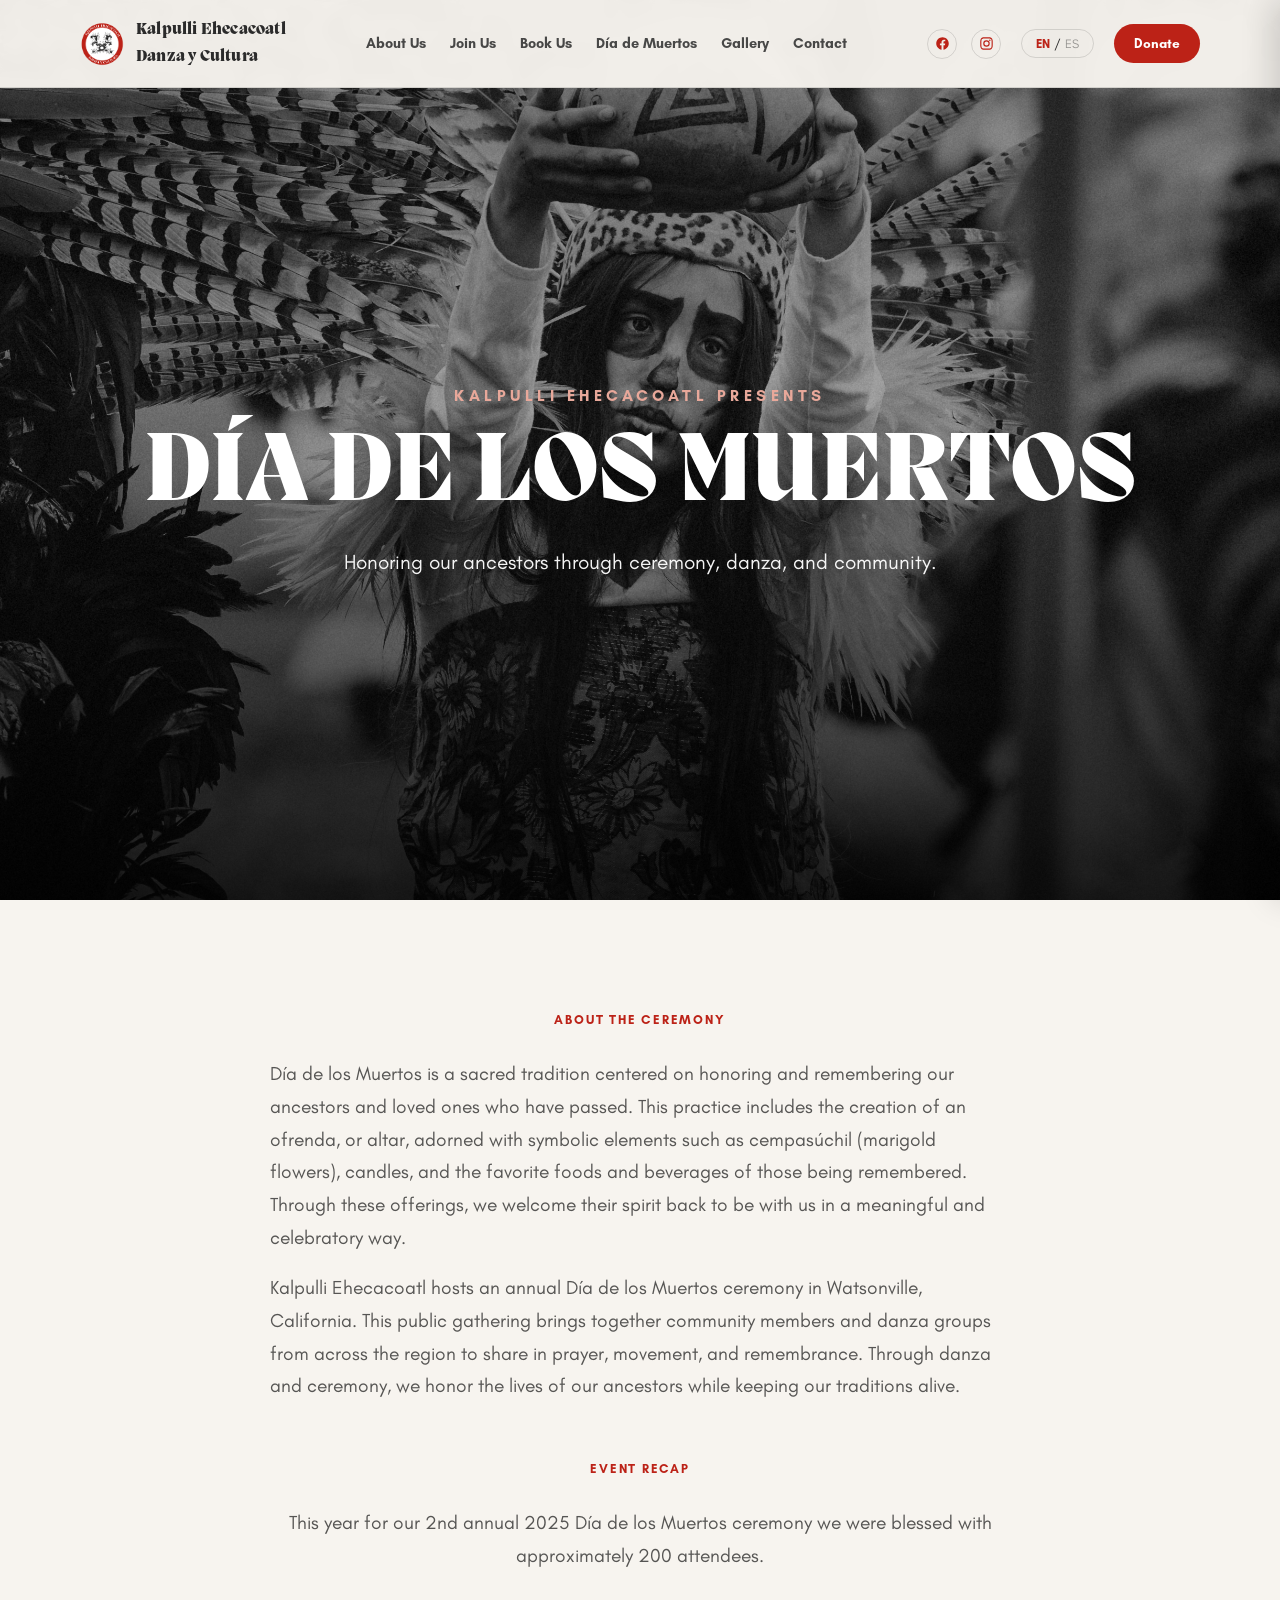
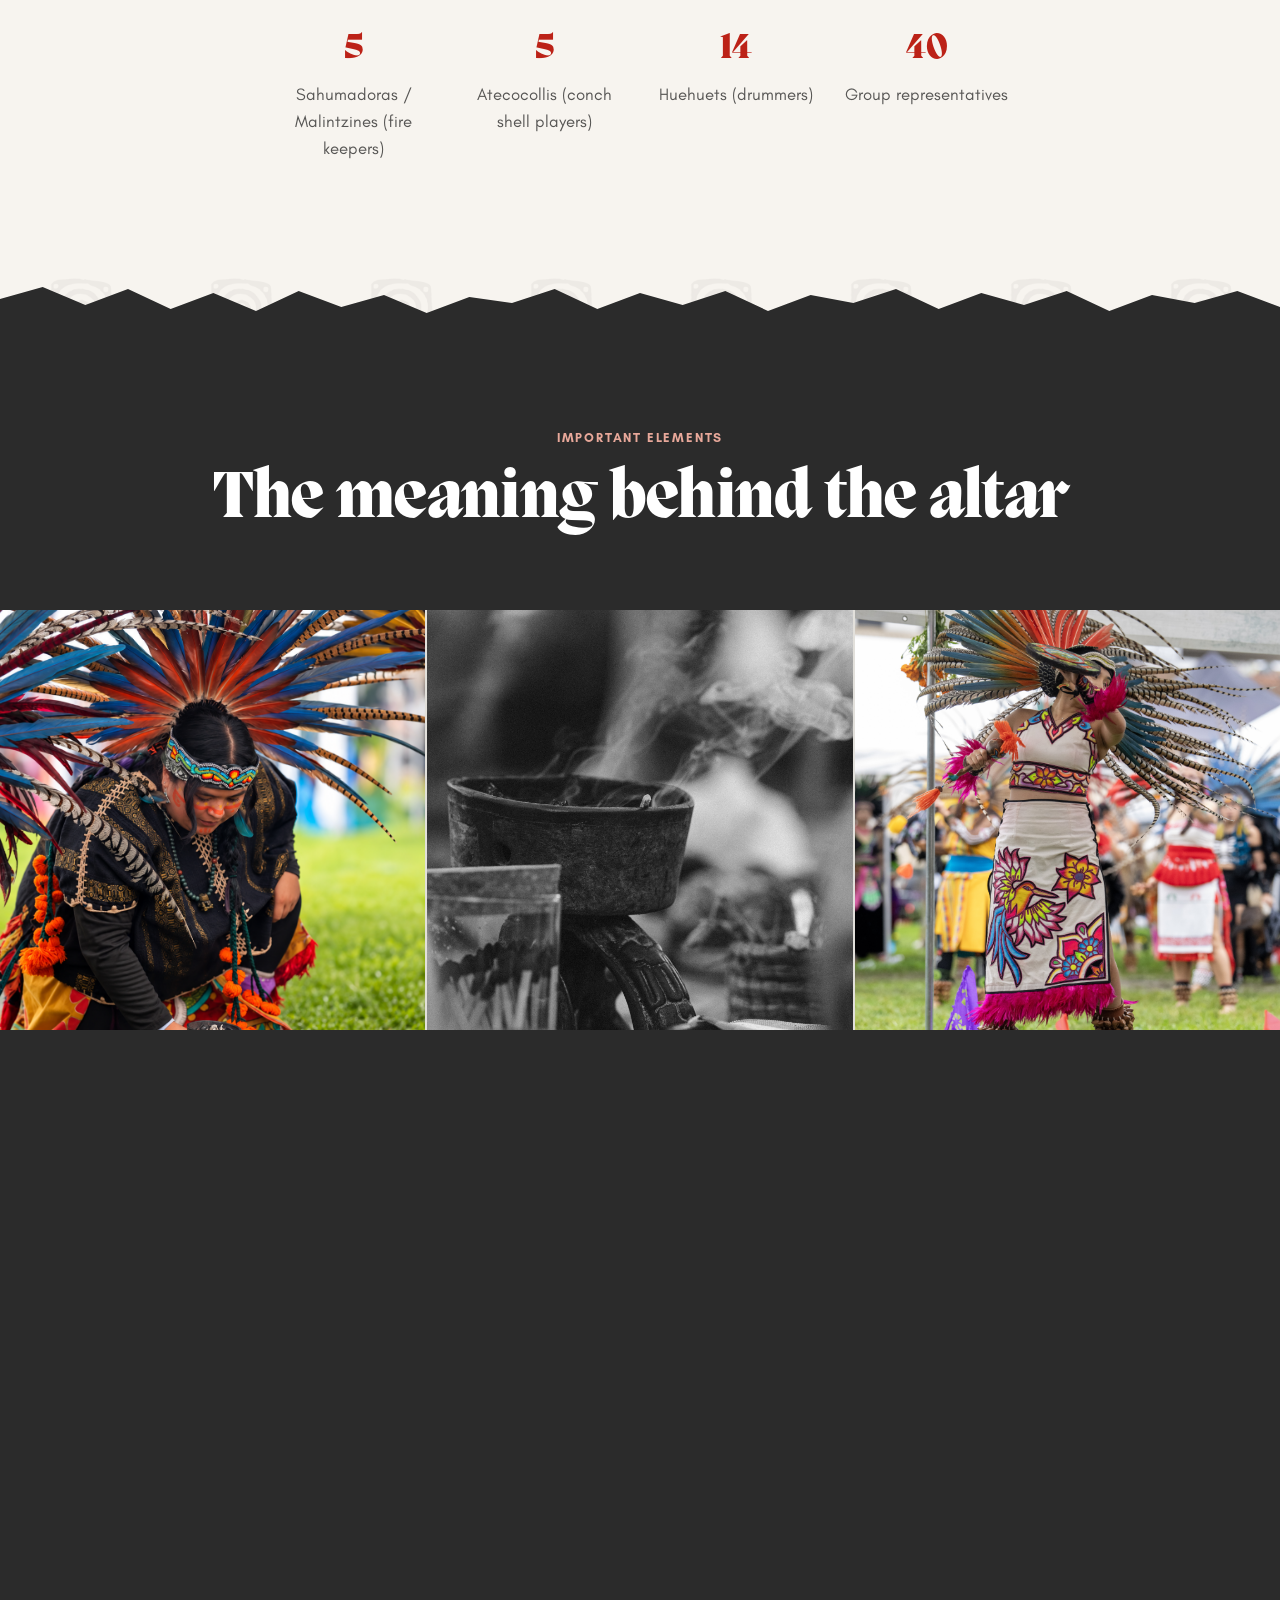
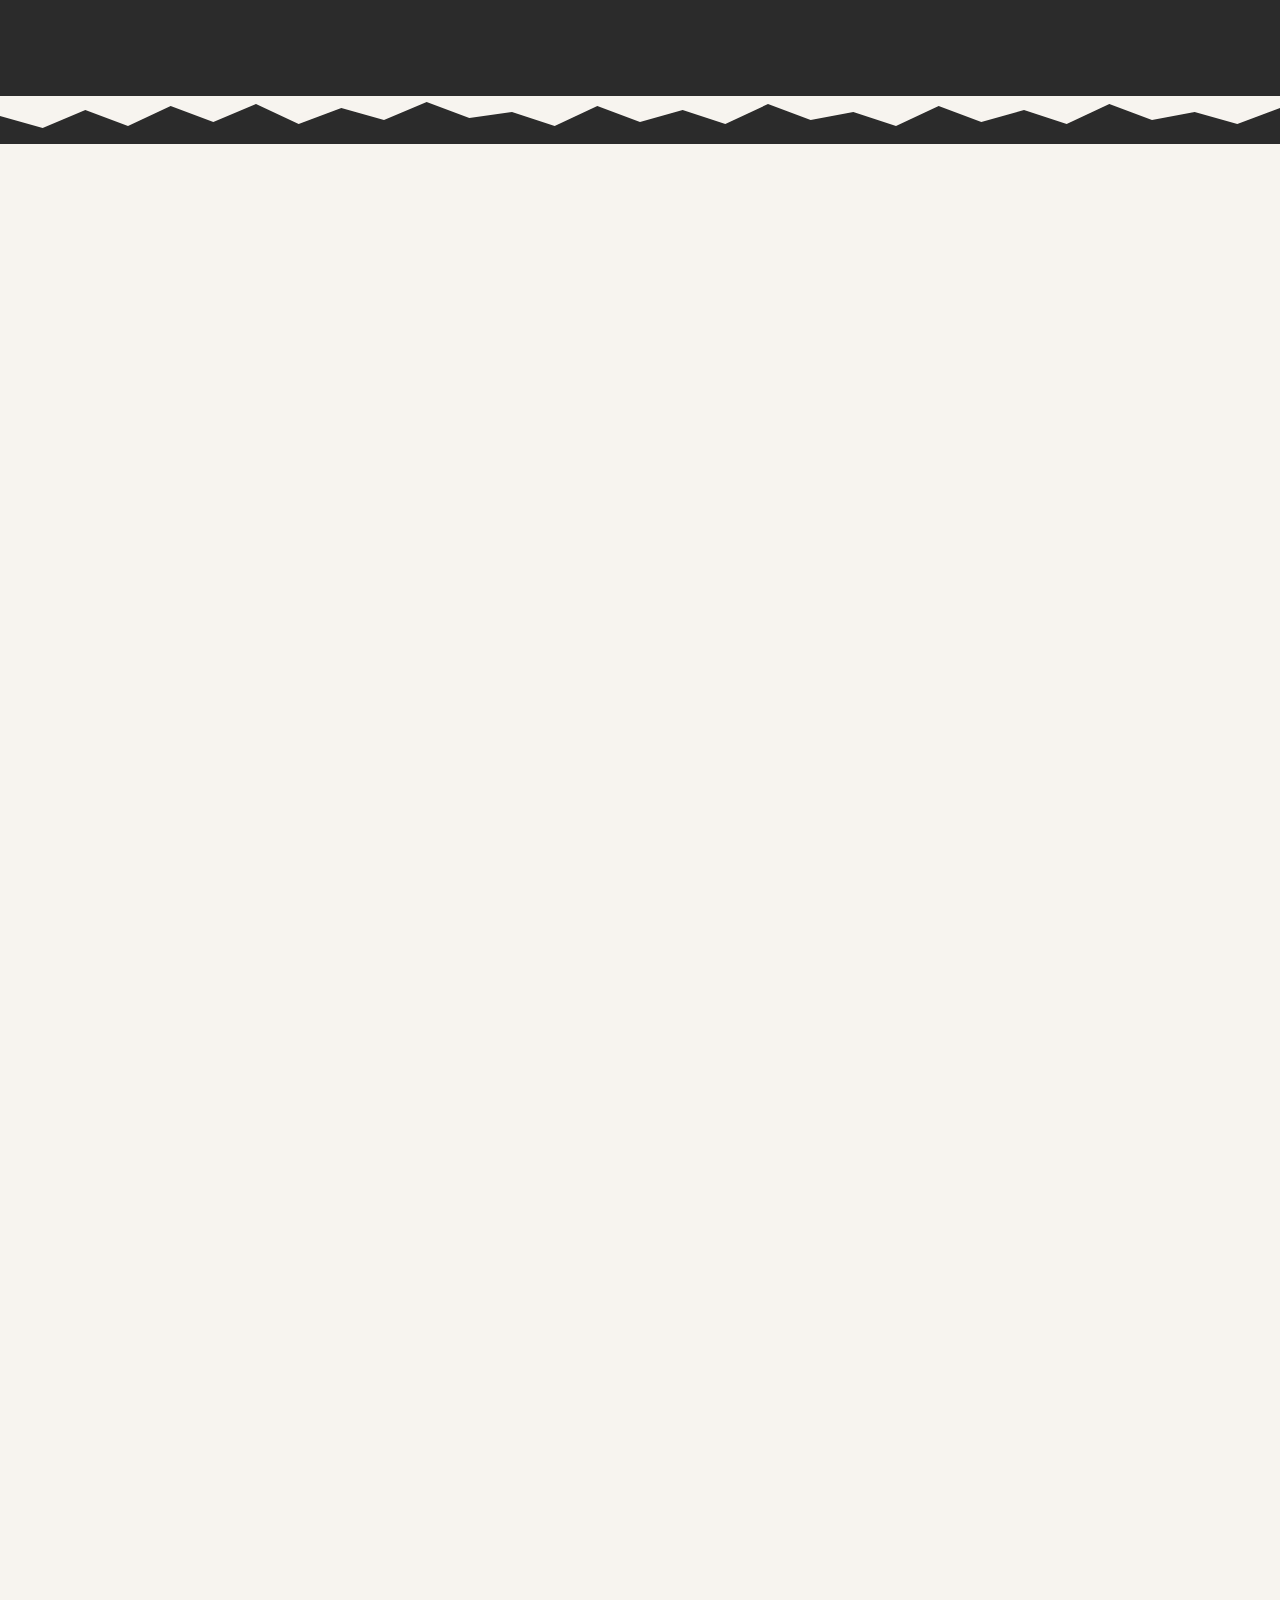
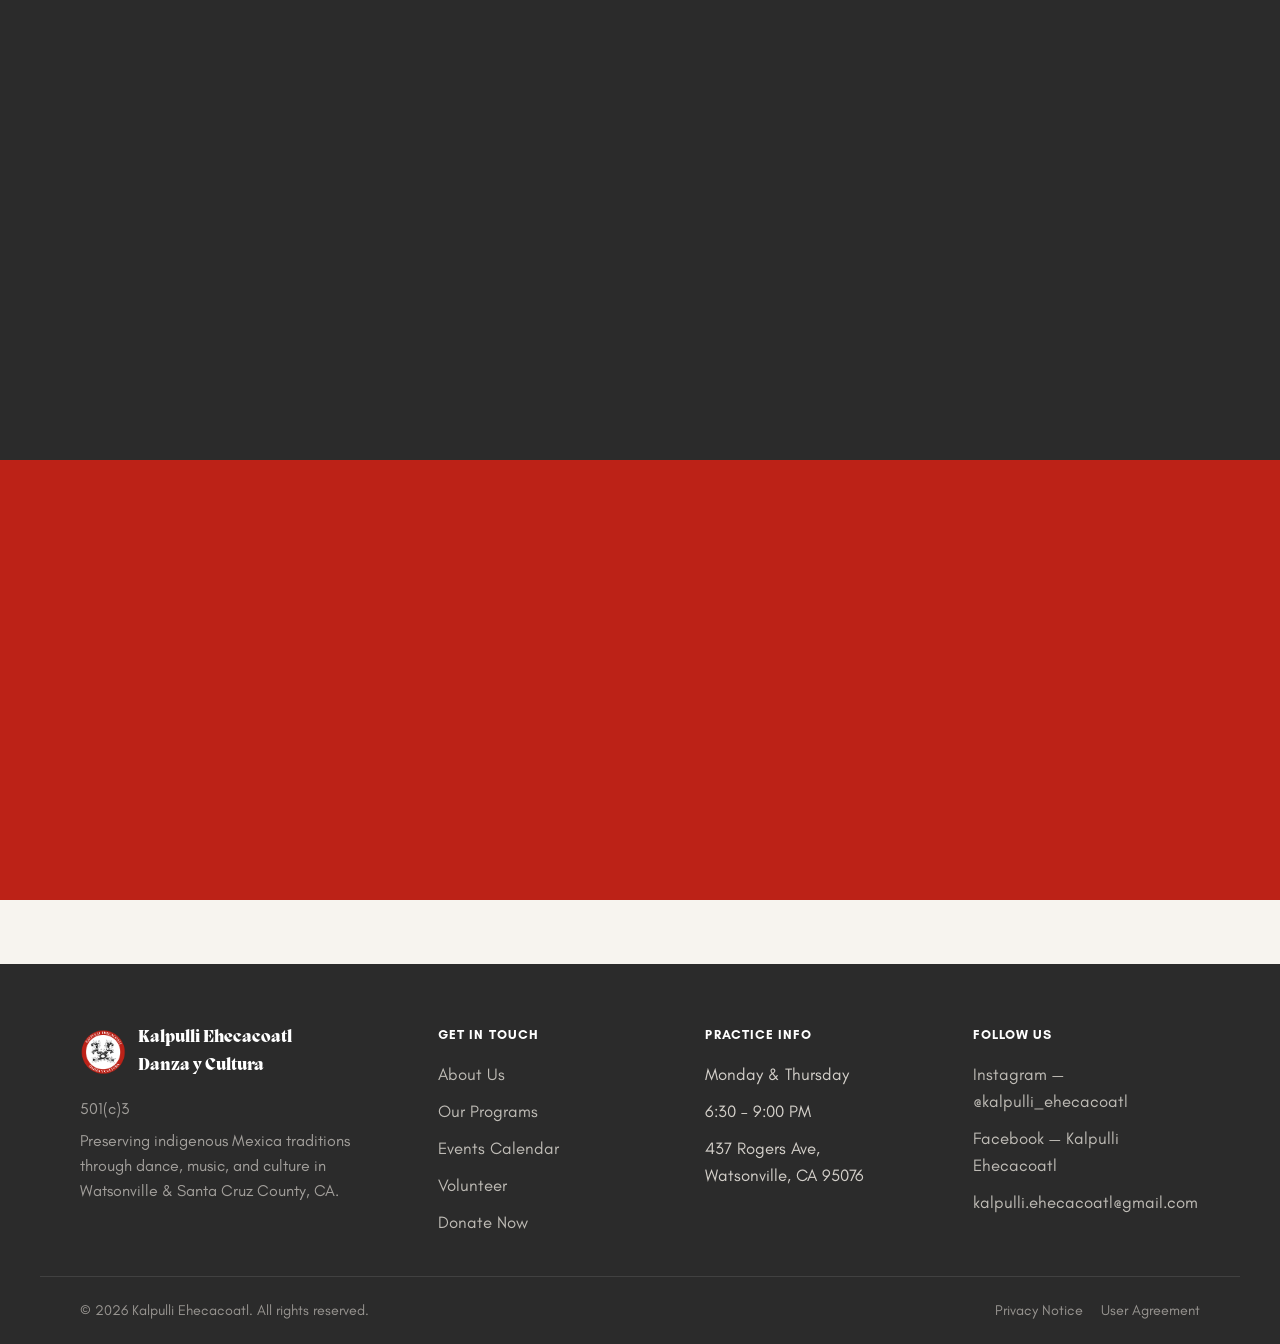
==== dia-de-muertos.html @ c0ec9ee4 "Update Día de los Muertos page: new photos, EN/ES i18n, real social links, nav fixes" ====
<!DOCTYPE html>
<html lang="en">
<head>
<meta charset="UTF-8">
<meta name="viewport" content="width=device-width, initial-scale=1.0">
<title>Día de los Muertos Ceremony — Kalpulli Ehecacoatl</title>

<!-- Open Graph / social sharing -->
<meta property="og:type" content="website">
<meta property="og:title" content="Día de los Muertos Ceremony — Kalpulli Ehecacoatl">
<meta property="og:description" content="Honoring our ancestors through ceremony, danza, and community. Kalpulli Ehecacoatl hosts an annual Día de los Muertos ceremony in Watsonville, California.">
<meta property="og:image" content="https://ofreedo.github.io/kalpulli-homepage-preview/assets/new_logo.png">
<meta property="og:url" content="https://ofreedo.github.io/kalpulli-homepage-preview/dia-de-muertos.html">
<meta name="twitter:card" content="summary_large_image">
<meta name="twitter:title" content="Día de los Muertos Ceremony — Kalpulli Ehecacoatl">
<meta name="twitter:description" content="Honoring our ancestors through ceremony, danza, and community. Kalpulli Ehecacoatl hosts an annual Día de los Muertos ceremony in Watsonville, California.">
<meta name="twitter:image" content="https://ofreedo.github.io/kalpulli-homepage-preview/assets/new_logo.png">

<link rel="preconnect" href="https://fonts.googleapis.com">
<link rel="preconnect" href="https://fonts.gstatic.com" crossorigin>
<link href="https://fonts.googleapis.com/css2?family=Figtree:wght@400;500;600;700&family=Playfair+Display:ital,wght@0,500;0,600;0,700;1,500&display=swap" rel="stylesheet">
<link rel="stylesheet" href="css/site.css?v=7">
<style>
  .ceremony-hero{position:relative;min-height:100vh;display:flex;align-items:center;padding:160px 0 100px;background-image:url('assets/23-DSC07312.jpg');background-size:cover;background-position:center 30%;color:#fff;overflow:hidden;text-align:center;box-sizing:border-box;}
  .ceremony-hero::after{content:'';position:absolute;inset:0;background:linear-gradient(180deg, rgba(0,0,0,0.5) 0%, rgba(0,0,0,0.35) 45%, rgba(0,0,0,0.85) 100%);z-index:0;}
  .ceremony-hero .wrap{position:relative;z-index:1;width:100%;}
  .ceremony-hero .eyebrow{display:block;font-size:1rem;font-weight:700;letter-spacing:.28em;text-transform:uppercase;color:#e8a89a;margin-bottom:18px;}
  .ceremony-hero h1{font-family:var(--serif);font-weight:800;font-size:clamp(3.2rem,8.5vw,6.2rem);line-height:0.98;letter-spacing:-.01em;text-transform:uppercase;}
  .ceremony-hero .tagline{margin-top:22px;font-size:1.3rem;opacity:.95;max-width:640px;margin-left:auto;margin-right:auto;line-height:1.5;}

  /* Full-bleed rounded photo break — mirrors the alternating text/photo rhythm
     used elsewhere on the site, borrowed here per client reference request */
  .photo-break{margin:0 auto;max-width:1200px;padding:0 40px;}
  .photo-break > div{aspect-ratio:21/9;}
  @media (max-width: 900px){ .photo-break > div{aspect-ratio:4/3;} }

  .stat-grid{display:grid;grid-template-columns:repeat(4,1fr);gap:24px;max-width:760px;margin:48px auto 0;text-align:center;}
  .stat-grid .num{font-family:var(--serif);font-weight:800;font-size:2.2rem;color:var(--red);}
  .stat-grid .label{font-size:1.05rem;color:var(--ink-soft);margin-top:4px;}

  /* Full-bleed altar panorama — edge-to-edge strip of ritual/altar detail
     shots, no gaps, fixed row height so it reads as one wide photograph */
  .altar-panorama{width:100vw;position:relative;left:50%;right:50%;margin-left:-50vw;margin-right:-50vw;margin-top:48px;display:flex;height:420px;}
  .altar-panorama > div{flex:1 1 0;min-width:0;height:100%;overflow:hidden;border-right:2px solid rgba(247,244,239,0.9);}
  .altar-panorama > div:last-child{border-right:none;}
  .altar-panorama img{width:100%;height:100%;object-fit:cover;display:block;}
  @media (max-width: 900px){ .altar-panorama{height:320px;} }
  @media (max-width: 700px){
    .altar-panorama{height:260px;overflow-x:auto;-webkit-overflow-scrolling:touch;scroll-snap-type:x proximity;scrollbar-width:none;}
    .altar-panorama::-webkit-scrollbar{display:none;}
    .altar-panorama > div{flex:0 0 78vw;scroll-snap-align:start;}
  }

  .elements-grid{display:grid;grid-template-columns:repeat(auto-fit,minmax(260px,1fr));gap:32px;margin-top:56px;text-align:left;}
  .element-item h4{font-family:var(--serif);font-weight:800;font-size:1.2rem;margin-bottom:8px;color:#fff;}
  .element-item p{color:rgba(242,237,230,0.75);font-size:1.2rem;line-height:1.7;}

  .donor-list{columns:2;column-gap:40px;max-width:640px;margin:40px auto 0;text-align:left;}
  .donor-list li{list-style:none;padding:8px 0;border-bottom:1px solid var(--line);font-size:1.2rem;}

  .moments-wrap{position:relative;margin-top:48px;}
  .moments-carousel{display:flex;gap:24px;overflow-x:auto;scroll-snap-type:x proximity;-webkit-overflow-scrolling:touch;padding-bottom:16px;scrollbar-width:thin;}
  .moments-carousel > div{flex:0 0 440px;aspect-ratio:1/1;border-radius:8px;overflow:hidden;scroll-snap-align:start;}
  .moments-carousel img{width:100%;height:100%;object-fit:cover;display:block;}
  @media (max-width: 900px){ .moments-carousel > div{flex-basis:340px;} }
  @media (max-width: 700px){ .moments-carousel > div{flex-basis:78vw;} }

  /* Carousel paddles — cream disc with a marigold-orange ring, echoing the
     underline-accent's hand-drawn line rather than a flat stock arrow icon */
  .moments-paddle{position:absolute;top:50%;translate:0 -50%;scale:1;width:56px;height:56px;border-radius:50%;border:1.5px solid rgba(188,34,23,0.25);background:rgba(247,244,239,0.92);backdrop-filter:blur(4px);box-shadow:0 6px 18px rgba(0,0,0,0.12);display:flex;align-items:center;justify-content:center;cursor:pointer;z-index:2;transition:background .25s ease, border-color .25s ease, scale .25s ease;}
  .moments-paddle:hover{background:var(--red);border-color:var(--red);scale:1.06;}
  .moments-paddle:hover svg{stroke:#fff;}
  .moments-paddle:active{scale:0.96;}
  .moments-paddle svg{width:20px;height:20px;stroke:var(--red);fill:none;stroke-width:2;stroke-linecap:round;stroke-linejoin:round;transition:stroke .25s ease;}
  .moments-paddle.is-prev{left:-28px;}
  .moments-paddle.is-next{right:-28px;}
  .moments-paddle:disabled{opacity:0;pointer-events:none;}
  @media (max-width: 1300px){
    .moments-paddle.is-prev{left:8px;}
    .moments-paddle.is-next{right:8px;}
  }
  @media (max-width: 700px){
    .moments-paddle{width:44px;height:44px;}
    .moments-paddle svg{width:16px;height:16px;}
  }

  /* FAQ — same pattern as contact.html's .faq-item, reused here on a dark
     section since site.css has no shared version of this component */
  .faq-item{border-bottom:1px solid var(--line);padding:24px 0;text-align:left;}
  .faq-item h4{font-family:var(--serif);font-weight:800;font-size:1.15rem;margin-bottom:8px;}
  .faq-item p{font-size:1.2rem;line-height:1.7;}

  @media (max-width: 700px){
    .stat-grid{grid-template-columns:1fr 1fr;}
    .donor-list{columns:1;}
  }
</style>
</head>
<body>

<header>
  <div class="bar">
    <a href="index.html" class="logo">
      <span class="mark"><img src="assets/new_logo.png" alt="Kalpulli Ehecacoatl seal"></span>
      Kalpulli Ehecacoatl<br>Danza y Cultura
    </a>
    <nav>
      <ul>
        <li><a href="about.html" data-i18n="nav-about">About Us</a></li>
        <li><a href="join-us.html" data-i18n="nav-join">Join Us</a></li>
        <li><a href="book-us.html" data-i18n="nav-book">Book Us</a></li>
        <li><a href="dia-de-muertos.html" data-i18n="nav-ceremony">Día de Muertos</a></li>
        <li><a href="gallery.html" data-i18n="nav-gallery">Gallery</a></li>
        <li><a href="contact.html" data-i18n="nav-contact">Contact</a></li>
      </ul>
    </nav>
    <div class="header-right">
      <div class="social">
        <a href="https://www.facebook.com/KalpulliEhecacoatl" target="_blank" rel="noopener" aria-label="Kalpulli Ehecacoatl on Facebook"><svg viewBox="0 0 24 24" aria-hidden="true"><path d="M22 12.06C22 6.505 17.523 2 12 2S2 6.505 2 12.06c0 5.02 3.657 9.184 8.438 9.94v-7.03H7.898v-2.91h2.54V9.845c0-2.526 1.492-3.921 3.777-3.921 1.094 0 2.238.197 2.238.197v2.475h-1.26c-1.243 0-1.63.775-1.63 1.57v1.888h2.773l-.443 2.91h-2.33V22c4.78-.756 8.437-4.92 8.437-9.94z"/></svg></a>
        <a href="https://www.instagram.com/kalpulli_ehecacoatl/" target="_blank" rel="noopener" aria-label="Kalpulli Ehecacoatl on Instagram"><svg viewBox="0 0 24 24" aria-hidden="true"><path d="M12 2c-2.716 0-3.056.012-4.123.06-1.064.05-1.79.218-2.428.465a4.902 4.902 0 0 0-1.771 1.153A4.902 4.902 0 0 0 2.525 5.45c-.247.637-.415 1.363-.465 2.428C2.012 8.944 2 9.284 2 12s.012 3.056.06 4.123c.05 1.064.218 1.79.465 2.428a4.902 4.902 0 0 0 1.153 1.771 4.902 4.902 0 0 0 1.77 1.153c.638.247 1.364.415 2.43.465C8.943 21.988 9.283 22 12 22s3.056-.012 4.123-.06c1.064-.05 1.79-.218 2.428-.465a4.902 4.902 0 0 0 1.771-1.153 4.902 4.902 0 0 0 1.153-1.77c.247-.638.415-1.364.465-2.43.048-1.066.06-1.406.06-4.122s-.012-3.056-.06-4.123c-.05-1.064-.218-1.79-.465-2.428a4.902 4.902 0 0 0-1.153-1.771 4.902 4.902 0 0 0-1.77-1.153c-.638-.247-1.364-.415-2.43-.465C15.056 2.012 14.716 2 12 2zm0 1.802c2.67 0 2.986.01 4.04.059.976.045 1.505.207 1.858.344.466.181.8.399 1.15.748.35.35.567.683.748 1.15.137.352.3.881.344 1.857.048 1.054.058 1.37.058 4.04s-.01 2.987-.058 4.04c-.045.977-.207 1.506-.344 1.858-.181.466-.399.8-.748 1.15-.35.35-.683.567-1.15.748-.352.137-.882.3-1.857.344-1.054.048-1.37.058-4.041.058s-2.987-.01-4.04-.058c-.977-.045-1.506-.207-1.858-.344a3.098 3.098 0 0 1-1.15-.748 3.098 3.098 0 0 1-.748-1.15c-.137-.352-.3-.882-.344-1.857-.048-1.054-.058-1.37-.058-4.041s.01-2.987.058-4.04c.045-.977.207-1.506.344-1.858.181-.466.399-.8.748-1.15.35-.35.683-.567 1.15-.748.352-.137.881-.3 1.857-.344 1.054-.048 1.37-.058 4.041-.058zm0 3.064a5.135 5.135 0 1 0 0 10.269 5.135 5.135 0 0 0 0-10.27zm0 8.468a3.333 3.333 0 1 1 0-6.666 3.333 3.333 0 0 1 0 6.666zm6.538-8.671a1.2 1.2 0 1 1-2.4 0 1.2 1.2 0 0 1 2.4 0z"/></svg></a>
      </div>
      <button class="lang-btn" type="button" aria-label="Cambiar a español">
        <span data-lang-option="en" class="is-active">EN</span> / <span data-lang-option="es">ES</span>
      </button>
      <a class="donate-btn" href="donate.html" data-i18n="nav-donate">Donate</a>
      <button class="hamburger" id="hamburgerBtn" aria-label="Open menu" aria-expanded="false">
        <span></span><span></span><span></span>
      </button>
    </div>
  </div>
</header>

<div class="nav-scrim" id="navScrim"></div>
<nav class="mobile-nav" id="mobileNav" aria-hidden="true">
  <div class="mobile-nav-header">
    <button class="mobile-nav-close" id="mobileNavClose" aria-label="Close menu">&times;</button>
  </div>
  <ul>
    <li><a href="about.html" data-i18n="nav-about">About Us</a></li>
    <li><a href="join-us.html" data-i18n="nav-join">Join Us</a></li>
    <li><a href="book-us.html" data-i18n="nav-book">Book Us</a></li>
    <li><a href="dia-de-muertos.html" data-i18n="nav-ceremony">Día de Muertos</a></li>
    <li><a href="gallery.html" data-i18n="nav-gallery">Gallery</a></li>
    <li><a href="contact.html" data-i18n="nav-contact">Contact</a></li>
  </ul>
  <div class="mobile-nav-social">
    <a href="https://www.facebook.com/KalpulliEhecacoatl" target="_blank" rel="noopener" class="social-link">Facebook</a>
    <a href="https://www.instagram.com/kalpulli_ehecacoatl/" target="_blank" rel="noopener" class="social-link">Instagram</a>
  </div>
  <button class="lang-btn mobile-nav-lang" type="button" aria-label="Cambiar a español">
    <span data-lang-option="en" class="is-active">EN</span> / <span data-lang-option="es">ES</span>
  </button>
</nav>

<!-- HERO -->
<section class="ceremony-hero">
  <div class="wrap">
    <span class="eyebrow reveal reveal-up" data-i18n="hero-eyebrow">Kalpulli Ehecacoatl Presents</span>
    <h1 class="reveal reveal-up" style="transition-delay:.1s;">Día de los Muertos</h1>
    <p class="tagline reveal reveal-up" style="transition-delay:.2s;" data-i18n="hero-tagline">Honoring our ancestors through ceremony, danza, and community.</p>
  </div>
</section>

<!-- ABOUT THE CEREMONY -->
<section data-seal-cream>
  <div class="wrap" style="max-width:820px;">
    <div class="kicker reveal reveal-up" data-i18n="about-kicker">About the Ceremony</div>
    <p class="section-body reveal reveal-up" style="text-align:left;max-width:none;" data-i18n="about-p1">Día de los Muertos is a sacred tradition centered on honoring and remembering our ancestors and loved ones who have passed. This practice includes the creation of an ofrenda, or altar, adorned with symbolic elements such as cempasúchil (marigold flowers), candles, and the favorite foods and beverages of those being remembered. Through these offerings, we welcome their spirit back to be with us in a meaningful and celebratory way.</p>
    <p class="section-body reveal reveal-up" style="text-align:left;max-width:none;margin-top:18px;" data-i18n="about-p2">Kalpulli Ehecacoatl hosts an annual Día de los Muertos ceremony in Watsonville, California. This public gathering brings together community members and danza groups from across the region to share in prayer, movement, and remembrance. Through danza and ceremony, we honor the lives of our ancestors while keeping our traditions alive.</p>

    <div class="kicker reveal reveal-up" style="margin-top:56px;" data-i18n="recap-kicker">Event Recap</div>
    <p class="section-body reveal reveal-up" style="max-width:none;" data-i18n="recap-p">This year for our 2nd annual 2025 Día de los Muertos ceremony we were blessed with approximately 200 attendees.</p>
    <div class="stat-grid reveal-stagger">
      <div><div class="num" data-count-to="5">0</div><div class="label" data-i18n="stat-1">Sahumadoras / Malintzines (fire keepers)</div></div>
      <div><div class="num" data-count-to="5">0</div><div class="label" data-i18n="stat-2">Atecocollis (conch shell players)</div></div>
      <div><div class="num" data-count-to="14">0</div><div class="label" data-i18n="stat-3">Huehuets (drummers)</div></div>
      <div><div class="num" data-count-to="40">0</div><div class="label" data-i18n="stat-4">Group representatives</div></div>
    </div>
  </div>
</section>

<div class="torn-edge torn-edge-to-dark">
  <svg viewBox="0 0 1200 48" preserveAspectRatio="none" xmlns="http://www.w3.org/2000/svg">
    <path d="M0,48 L0,28 L40,16 L80,34 L120,18 L160,38 L200,22 L240,40 L280,20 L320,36 L360,24 L400,42 L440,26 L480,32 L520,18 L560,38 L600,22 L640,34 L680,20 L720,40 L760,24 L800,32 L840,18 L880,38 L920,22 L960,34 L1000,20 L1040,40 L1080,24 L1120,32 L1160,20 L1200,36 L1200,48 Z" fill="#2b2b2b"/>
  </svg>
</div>

<!-- IMPORTANT ELEMENTS -->
<section class="dark-section">
  <div class="wrap">
    <div class="kicker reveal reveal-up" data-i18n="elements-kicker">Important Elements</div>
    <h2 class="section-title reveal reveal-up" data-i18n="elements-title">The meaning behind the altar</h2>
    <svg class="underline-accent reveal reveal-up is-visible" viewBox="0 0 120 12" xmlns="http://www.w3.org/2000/svg"><path d="M2 8 Q 20 2, 38 7 T 74 6 T 118 5"/></svg>
  </div>
  <div class="altar-panorama reveal-stagger">
    <div>
      <img src="assets/dia-de-muertos-4-v2.png" alt="A dancer kneels to place the sahumador at the altar, marigold offerings at her side">
    </div>
    <div>
      <img src="assets/93-DSC06798.jpg" alt="Black and white close-up of copal incense burning in a stone vessel, smoke rising">
    </div>
    <div>
      <img src="assets/313-DSC08373.jpg" alt="A dancer in a wide fan headdress holds a ceremonial rattle, eyes closed in prayer">
    </div>
  </div>
  <div class="wrap">
    <div class="elements-grid reveal-stagger">
      <div class="element-item">
        <h4 data-i18n="el-arch-h">Arch</h4>
        <p data-i18n="el-arch-p">The arch in our ceremony represents the horizon sky. The warm tones of orange and red reflect the transition from day into night. Flowers and adornments symbolize the stars, representing the natural cycle of life and death.</p>
      </div>
      <div class="element-item">
        <h4 data-i18n="el-altar-h">Altar</h4>
        <p data-i18n="el-altar-p">Our altar is composed of essential elements that help us honor and connect with our ancestors. Each item carries symbolic meaning and serves to welcome their spirit.</p>
      </div>
      <div class="element-item">
        <h4 data-i18n="el-candles-h">Candles</h4>
        <p data-i18n="el-candles-p">The light of the candles guides our loved ones back to us, illuminating their path.</p>
      </div>
      <div class="element-item">
        <h4>Cempasúchil</h4>
        <p data-i18n="el-cempasuchil-p">Known in Nahuatl as cempowalxochitl, meaning "twenty flowers," these bright orange petals and their strong scent guide spirits home.</p>
      </div>
      <div class="element-item">
        <h4 data-i18n="el-petate-h">Petate</h4>
        <p data-i18n="el-petate-p">A traditional woven mat that symbolizes rest, life, and death, and the connection between the physical and spiritual worlds.</p>
      </div>
      <div class="element-item">
        <h4 data-i18n="el-tamales-h">Tamales</h4>
        <p data-i18n="el-tamales-p">Tamales represent the human body and our connection to maize. Many Indigenous cultures refer to themselves as hijos de maíz — children of corn — reflecting the deep relationship between identity, sustenance, and the earth.</p>
      </div>
    </div>
  </div>
</section>

<div class="torn-edge torn-edge-to-light">
  <svg viewBox="0 0 1200 48" preserveAspectRatio="none" xmlns="http://www.w3.org/2000/svg">
    <path d="M0,0 L0,20 L40,32 L80,14 L120,30 L160,10 L200,26 L240,8 L280,28 L320,12 L360,24 L400,6 L440,22 L480,16 L520,30 L560,10 L600,26 L640,14 L680,28 L720,8 L760,24 L800,16 L840,30 L880,10 L920,26 L960,14 L1000,28 L1040,8 L1080,24 L1120,16 L1160,28 L1200,12 L1200,0 Z" fill="#F7F4EF"/>
  </svg>
</div>

<!-- FULL-BLEED PHOTO BREAK -->
<section data-seal-cream style="padding-top:56px;padding-bottom:0;">
  <div class="photo-break reveal reveal-up">
    <div style="border-radius:12px;overflow:hidden;">
      <img src="assets/dia-de-muertos-12.png" alt="Sahumadoras raise ceremonial vessels skyward during the Día de los Muertos ceremony" style="width:100%;height:100%;object-fit:cover;display:block;">
    </div>
  </div>
</section>

<!-- DONORS -->
<section data-seal-cream style="padding-top:56px;">
  <div class="wrap" style="max-width:760px;text-align:center;">
    <div class="kicker reveal reveal-up" data-i18n="donors-kicker">Donors</div>
    <h2 class="section-title reveal reveal-up" data-i18n="donors-title">With gratitude to our community</h2>
    <svg class="underline-accent reveal reveal-up is-visible" viewBox="0 0 120 12" xmlns="http://www.w3.org/2000/svg"><path d="M2 8 Q 20 2, 38 7 T 74 6 T 118 5"/></svg>
    <p class="section-body reveal reveal-up" data-i18n="donors-body">We are incredibly grateful for the overwhelming support that made this event possible. Members of our community contributed countless hours, resources, and energy to bring this ceremony to life. We also extend our appreciation to local businesses and organizations whose donations supported key elements such as the altar, community spaces, and shared meals.</p>
    <ul class="donor-list reveal-stagger">
      <li>Santa Rosa Bakery</li>
      <li>Arts Council Santa Cruz County</li>
      <li>Tractor Supply Co.</li>
      <li>Anita La Michoacana</li>
      <li>Vallarta Supermarkets</li>
      <li>Panadería y Pastelería Guadalajara</li>
      <li>Costco Wholesale</li>
      <li>D'La Colmena Market &amp; Catering</li>
      <li>The Home Depot</li>
    </ul>
    <p class="reveal reveal-up" style="margin-top:24px;color:var(--ink-soft);font-size:1rem;" data-i18n="donors-thanks">Special thanks to Adela Naranjo for her generous contribution as a community member.</p>
  </div>
</section>

<!-- MOMENTS FROM THE CEREMONY -->
<section data-seal-cream style="padding-top:0;">
  <div class="wrap">
    <div class="kicker reveal reveal-up" data-i18n="moments-kicker">Moments From the Ceremony</div>
    <h2 class="section-title reveal reveal-up" data-i18n="moments-title">Photo credit — Jorge Tlac Orozco</h2>
    <svg class="underline-accent reveal reveal-up is-visible" viewBox="0 0 120 12" xmlns="http://www.w3.org/2000/svg"><path d="M2 8 Q 20 2, 38 7 T 74 6 T 118 5"/></svg>
    <div class="moments-wrap reveal reveal-up">
    <button class="moments-paddle is-prev" type="button" aria-label="Previous photos" data-moments-prev disabled>
      <svg viewBox="0 0 24 24"><path d="M15 5 L8 12 L15 19"/></svg>
    </button>
    <button class="moments-paddle is-next" type="button" aria-label="Next photos" data-moments-next>
      <svg viewBox="0 0 24 24"><path d="M9 5 L16 12 L9 19"/></svg>
    </button>
    <div class="moments-carousel reveal-stagger" data-moments-track>
      <div><img src="assets/dia-de-muertos-2.png" alt="A huehuet drummer plays during the ceremony"></div>
      <div><img src="assets/193-DSC07924.jpg" alt="A dancer in a vivid orange and yellow feather headdress looks skyward mid-ceremony"></div>
      <div><img src="assets/307-DSC08358.jpg" alt="A dancer in black and orange beaded regalia mid-kick, fully airborne"></div>
      <div><img src="assets/dia-de-muertos-5.png" alt="A dancer wears an animal-skull headdress and skeletal face paint"></div>
      <div><img src="assets/117-DSC06808.jpg" alt="A row of drummers in profile, feather regalia visible, black and white"></div>
      <div><img src="assets/211-DSC07984.jpg" alt="A dancer in a coyote-pelt and pheasant-feather headdress, calm profile"></div>
      <div><img src="assets/121-DSC07710.jpg" alt="A dancer in a towering red and black feather headdress with a gourd rattle mid-stride"></div>
      <div><img src="assets/dia-de-muertos-8.png" alt="A Malintzin performs the sahumado, cleansing with copal smoke over candles and marigolds"></div>
      <div><img src="assets/103-DSC07634.jpg" alt="A dancer in white executes a high kick with feathered anklets"></div>
      <div><img src="assets/289-DSC08285.jpg" alt="A dancer in a flowing yellow dress spins mid-motion, hair in the wind"></div>
      <div><img src="assets/dia-de-muertos-11.png" alt="A close view of the copal burner and candles at the altar, community gathered beyond"></div>
      <div><img src="assets/391-DSC07123.jpg" alt="A dancer in a sequined dress spins with a feather fan raised overhead, black and white"></div>
    </div>
    </div>
    <p class="reveal reveal-up" style="text-align:center;margin-top:40px;color:var(--ink-soft);" data-i18n="moments-body">Explore photographs capturing moments of prayer, danza, community and remembrance throughout the ceremony.</p>
    <!-- Real external Google Photos album links from the client-provided source -->
    <div class="reveal reveal-up" style="text-align:center;margin-top:20px;">
      <a class="btn btn-solid" href="https://photos.app.goo.gl/4SNW2pAm4QA4ksHN8" target="_blank" rel="noopener" data-i18n="moments-cta">View Full Photo Album</a>
    </div>
  </div>
</section>

<!-- FAQ -->
<section class="dark-section">
  <div class="wrap">
    <div class="kicker reveal reveal-up" data-i18n="faq-kicker">Frequently Asked Questions</div>
    <h2 class="section-title reveal reveal-up">Día de los Muertos</h2>
    <svg class="underline-accent reveal reveal-up is-visible" viewBox="0 0 120 12" xmlns="http://www.w3.org/2000/svg"><path d="M2 8 Q 20 2, 38 7 T 74 6 T 118 5"/></svg>
    <div class="reveal-stagger" style="max-width:760px;margin:48px auto 0;">
      <div class="faq-item" style="border-bottom-color:rgba(255,255,255,0.1);">
        <h4 style="color:#fff;" data-i18n="faq-1-q">What is Día de los Muertos?</h4>
        <p data-i18n="faq-1-a">Día de los Muertos is a sacred tradition, dating back to the time of the Aztecs, centered on honoring and remembering our ancestors and loved ones who have passed. Families create an ofrenda adorned with cempasúchil, candles, and offerings to welcome their spirits back for a meaningful, celebratory reunion.</p>
      </div>
      <div class="faq-item" style="border-bottom-color:rgba(255,255,255,0.1);">
        <h4 style="color:#fff;" data-i18n="faq-2-q">Is the ceremony open to everyone?</h4>
        <p data-i18n="faq-2-a">Yes. Everyone is welcome to attend and take part in honoring this tradition with us, regardless of background. We welcome the whole community to learn about and celebrate indigenous Mexica heritage alongside us.</p>
      </div>
      <div class="faq-item" style="border-bottom-color:rgba(255,255,255,0.1);">
        <h4 style="color:#fff;" data-i18n="faq-3-q">When is the next ceremony?</h4>
        <p data-i18n-html="faq-3-a">Kalpulli Ehecacoatl hosts this ceremony annually in Watsonville, California. Follow us on social media or reach out through our <a href="contact.html" style="color:#e8a89a;text-decoration:underline;">Contact page</a> for this year's date and details.</p>
      </div>
      <div class="faq-item" style="border-bottom:none;">
        <h4 style="color:#fff;" data-i18n="faq-4-q">How can I get involved?</h4>
        <p data-i18n-html="faq-4-a">Members of Kalpulli Ehecacoatl help build the altar, lead the procession, and keep this ceremony alive each year. Visit our <a href="join-us.html" style="color:#e8a89a;text-decoration:underline;">Join Us page</a> to learn about becoming part of our community.</p>
      </div>
    </div>
  </div>
</section>

<!-- CTA -->
<section class="cta-band">
  <div class="wrap reveal reveal-up">
    <h2 data-i18n="cta-title">Join Us Next Time</h2>
    <p data-i18n="cta-body">Follow us on social media to stay updated on this year's ceremony date and details.</p>
    <a class="btn btn-outline" href="contact.html" data-i18n="cta-btn">Get in Touch</a>
  </div>
</section>

<div class="section-gap"></div>

<footer>
  <div class="wrap footer-top">
    <div class="footer-brand">
      <a href="index.html" class="logo-f">
        <span class="mark"><img src="assets/new_logo.png" alt="Kalpulli Ehecacoatl seal"></span>
        <h4>Kalpulli Ehecacoatl<br>Danza y Cultura</h4>
      </a>
      <p class="footer-brand-tag">501(c)3</p>
      <p data-i18n="footer-tagline">Preserving indigenous Mexica traditions through dance, music, and culture in Watsonville &amp; Santa Cruz County, CA.</p>
    </div>
    <div class="footer-col">
      <h5 data-i18n="footer-touch-h">Get In Touch</h5>
      <ul>
        <li><a href="about.html" data-i18n="nav-about">About Us</a></li>
        <li><a href="join-us.html" data-i18n="footer-programs">Our Programs</a></li>
        <li><a href="dia-de-muertos.html" data-i18n="footer-events">Events Calendar</a></li>
        <li><a href="join-us.html" data-i18n="footer-volunteer">Volunteer</a></li>
        <li><a href="donate.html" data-i18n="footer-donate-now">Donate Now</a></li>
      </ul>
    </div>
    <div class="footer-col">
      <h5 data-i18n="footer-practice-h">Practice Info</h5>
      <ul>
        <li data-i18n="footer-days">Monday &amp; Thursday</li>
        <li>6:30 – 9:00 PM</li>
        <li>437 Rogers Ave,<br>Watsonville, CA 95076</li>
      </ul>
    </div>
    <div class="footer-col">
      <h5 data-i18n="footer-follow-h">Follow Us</h5>
      <ul>
        <li><a href="https://www.instagram.com/kalpulli_ehecacoatl/" target="_blank" rel="noopener">Instagram — @kalpulli_ehecacoatl</a></li>
        <li><a href="https://www.facebook.com/KalpulliEhecacoatl" target="_blank" rel="noopener">Facebook — Kalpulli Ehecacoatl</a></li>
        <li><a href="mailto:kalpulli.ehecacoatl@gmail.com">kalpulli.ehecacoatl@gmail.com</a></li>
      </ul>
    </div>
  </div>
  <div class="wrap footer-bottom">
    <span data-i18n="footer-rights">© 2026 Kalpulli Ehecacoatl. All rights reserved.</span>
    <span><a href="#">Privacy Notice</a><a href="#">User Agreement</a></span>
  </div>
</footer>

<script>
window.PAGE_I18N = {
  es: {
    'nav-about': 'Nosotros',
    'nav-join': 'Únete',
    'nav-book': 'Contrátanos',
    'nav-ceremony': 'Día de Muertos',
    'nav-gallery': 'Galería',
    'nav-contact': 'Contacto',
    'nav-donate': 'Donar',
    'hero-eyebrow': 'Kalpulli Ehecacoatl Presenta',
    'hero-tagline': 'Honrando a nuestros ancestros a través de la ceremonia, la danza y la comunidad.',
    'about-kicker': 'Sobre la Ceremonia',
    'about-p1': 'El Día de los Muertos es una tradición sagrada centrada en honrar y recordar a nuestros ancestros y seres queridos que han fallecido. Esta práctica incluye la creación de una ofrenda, o altar, adornada con elementos simbólicos como el cempasúchil (flor de muerto), velas, y la comida y bebida favorita de quienes recordamos. A través de estas ofrendas, damos la bienvenida a su espíritu para estar con nosotros de una manera significativa y festiva.',
    'about-p2': 'Kalpulli Ehecacoatl organiza una ceremonia anual de Día de los Muertos en Watsonville, California. Este evento público reúne a miembros de la comunidad y grupos de danza de toda la región para compartir en oración, movimiento y recuerdo. A través de la danza y la ceremonia, honramos las vidas de nuestros ancestros mientras mantenemos vivas nuestras tradiciones.',
    'recap-kicker': 'Resumen del Evento',
    'recap-p': 'Este año, en nuestra 2ª ceremonia anual de Día de los Muertos 2025, tuvimos la bendición de contar con aproximadamente 200 asistentes.',
    'stat-1': 'Sahumadoras / Malintzines (guardianas del fuego)',
    'stat-2': 'Atecocollis (sopladores de caracol)',
    'stat-3': 'Huehuets (tamborileros)',
    'stat-4': 'Representantes de grupo',
    'elements-kicker': 'Elementos Importantes',
    'elements-title': 'El significado detrás del altar',
    'el-arch-h': 'Arco',
    'el-arch-p': 'El arco en nuestra ceremonia representa el horizonte del cielo. Los tonos cálidos de naranja y rojo reflejan la transición del día a la noche. Las flores y adornos simbolizan las estrellas, representando el ciclo natural de la vida y la muerte.',
    'el-altar-h': 'Altar',
    'el-altar-p': 'Nuestro altar está compuesto de elementos esenciales que nos ayudan a honrar y conectar con nuestros ancestros. Cada objeto lleva un significado simbólico y sirve para dar la bienvenida a su espíritu.',
    'el-candles-h': 'Velas',
    'el-candles-p': 'La luz de las velas guía de regreso a nuestros seres queridos, iluminando su camino.',
    'el-cempasuchil-p': 'Conocido en náhuatl como cempowalxochitl, que significa "veinte flores," estos pétalos de color naranja brillante y su fuerte aroma guían a los espíritus a casa.',
    'el-petate-h': 'Petate',
    'el-petate-p': 'Un tapete tejido tradicional que simboliza el descanso, la vida y la muerte, y la conexión entre el mundo físico y espiritual.',
    'el-tamales-h': 'Tamales',
    'el-tamales-p': 'Los tamales representan el cuerpo humano y nuestra conexión con el maíz. Muchas culturas indígenas se refieren a sí mismas como hijos de maíz, reflejando la profunda relación entre identidad, sustento y la tierra.',
    'donors-kicker': 'Donantes',
    'donors-title': 'Con gratitud a nuestra comunidad',
    'donors-body': 'Estamos increíblemente agradecidos por el abrumador apoyo que hizo posible este evento. Miembros de nuestra comunidad contribuyeron incontables horas, recursos y energía para dar vida a esta ceremonia. También extendemos nuestro agradecimiento a los negocios y organizaciones locales cuyas donaciones apoyaron elementos clave como el altar, los espacios comunitarios y las comidas compartidas.',
    'donors-thanks': 'Agradecimiento especial a Adela Naranjo por su generosa contribución como miembro de la comunidad.',
    'moments-kicker': 'Momentos de la Ceremonia',
    'moments-title': 'Crédito de fotografía — Jorge Tlac Orozco',
    'moments-body': 'Explora fotografías que capturan momentos de oración, danza, comunidad y recuerdo a lo largo de la ceremonia.',
    'moments-cta': 'Ver Álbum de Fotos Completo',
    'faq-kicker': 'Preguntas Frecuentes',
    'faq-1-q': '¿Qué es el Día de los Muertos?',
    'faq-1-a': 'El Día de los Muertos es una tradición sagrada, que se remonta a la época de los aztecas, centrada en honrar y recordar a nuestros ancestros y seres queridos que han fallecido. Las familias crean una ofrenda adornada con cempasúchil, velas y ofrendas para dar la bienvenida a sus espíritus en un reencuentro significativo y festivo.',
    'faq-2-q': '¿La ceremonia está abierta a todos?',
    'faq-2-a': 'Sí. Todos son bienvenidos a asistir y participar en honrar esta tradición con nosotros, sin importar su origen. Damos la bienvenida a toda la comunidad para aprender y celebrar la herencia indígena mexica junto a nosotros.',
    'faq-3-q': '¿Cuándo es la próxima ceremonia?',
    'faq-3-a': 'Kalpulli Ehecacoatl organiza esta ceremonia anualmente en Watsonville, California. Síguenos en redes sociales o contáctanos a través de nuestra <a href="contact.html" style="color:#e8a89a;text-decoration:underline;">página de Contacto</a> para conocer la fecha y detalles de este año.',
    'faq-4-q': '¿Cómo puedo participar?',
    'faq-4-a': 'Los miembros de Kalpulli Ehecacoatl ayudan a construir el altar, liderar la procesión y mantener viva esta ceremonia cada año. Visita nuestra página <a href="join-us.html" style="color:#e8a89a;text-decoration:underline;">Únete</a> para aprender cómo formar parte de nuestra comunidad.',
    'cta-title': 'Únete a Nosotros la Próxima Vez',
    'cta-body': 'Síguenos en redes sociales para mantenerte informado sobre la fecha y detalles de la ceremonia de este año.',
    'cta-btn': 'Ponte en Contacto',
    'footer-tagline': 'Preservando las tradiciones indígenas mexicas a través de la danza, la música y la cultura en Watsonville y el condado de Santa Cruz, CA.',
    'footer-touch-h': 'Contáctanos',
    'footer-programs': 'Nuestros Programas',
    'footer-events': 'Calendario de Eventos',
    'footer-volunteer': 'Voluntariado',
    'footer-donate-now': 'Donar Ahora',
    'footer-practice-h': 'Información de Práctica',
    'footer-days': 'Lunes y Jueves',
    'footer-follow-h': 'Síguenos',
    'footer-rights': '© 2026 Kalpulli Ehecacoatl. Todos los derechos reservados.'
  }
};
</script>
<script src="js/site.js?v=2"></script>
<script>
(function(){
  var reduceMotion = window.matchMedia('(prefers-reduced-motion: reduce)').matches;
  var grid = document.querySelector('.stat-grid');
  var nums = document.querySelectorAll('.stat-grid .num[data-count-to]');
  if (!grid || !nums.length) return;

  var DURATION = 800;

  function animateCount(el){
    var target = parseInt(el.getAttribute('data-count-to'), 10) || 0;
    if (reduceMotion) { el.textContent = target; return; }
    var start = null;
    function step(timestamp){
      if (start === null) start = timestamp;
      var progress = Math.min((timestamp - start) / DURATION, 1);
      var current = Math.floor(progress * target);
      if (progress >= 1) current = target;
      el.textContent = current;
      if (progress < 1) requestAnimationFrame(step);
    }
    requestAnimationFrame(step);
  }

  if ('IntersectionObserver' in window) {
    var io = new IntersectionObserver(function(entries){
      entries.forEach(function(entry){
        if (entry.isIntersecting) {
          nums.forEach(animateCount);
          io.unobserve(entry.target);
        }
      });
    }, {threshold: 0.2, rootMargin: '0px 0px -60px 0px'});
    io.observe(grid);
  } else {
    nums.forEach(function(el){ el.textContent = el.getAttribute('data-count-to'); });
  }
})();

(function(){
  var track = document.querySelector('[data-moments-track]');
  var prevBtn = document.querySelector('[data-moments-prev]');
  var nextBtn = document.querySelector('[data-moments-next]');
  if (!track || !prevBtn || !nextBtn) return;

  function step(){
    var card = track.querySelector('div');
    return card ? card.getBoundingClientRect().width + 24 : track.clientWidth * 0.8;
  }

  function updatePaddles(){
    var maxScroll = track.scrollWidth - track.clientWidth;
    prevBtn.disabled = track.scrollLeft <= 4;
    nextBtn.disabled = track.scrollLeft >= maxScroll - 4;
  }

  prevBtn.addEventListener('click', function(){
    track.scrollBy({left: -step(), behavior: 'smooth'});
  });
  nextBtn.addEventListener('click', function(){
    track.scrollBy({left: step(), behavior: 'smooth'});
  });
  track.addEventListener('scroll', updatePaddles, {passive: true});
  window.addEventListener('resize', updatePaddles);
  updatePaddles();
})();
</script>
</body>
</html>
---- css/site.css ----
/* Real licensed brand fonts, self-hosted from /fonts (project root, alongside /assets).
   Playfair Display remains loaded as the fallback while these load / if a file is missing. */
@font-face{
  font-family:'Migra';
  src:url('../fonts/Migra-Extrabold.otf') format('opentype');
  font-weight:800;
  font-style:normal;
  font-display:swap;
}
@font-face{
  font-family:'Migra';
  src:url('../fonts/Migra-Extralight.otf') format('opentype');
  font-weight:200;
  font-style:normal;
  font-display:swap;
}
@font-face{
  font-family:'Glacial Indifference';
  src:url('../fonts/GlacialIndifference-Bold.otf') format('opentype');
  font-weight:700;
  font-style:normal;
  font-display:swap;
}
@font-face{
  font-family:'Glacial Indifference';
  src:url('../fonts/GlacialIndifference-Regular.otf') format('opentype');
  font-weight:400;
  font-style:normal;
  font-display:swap;
}

:root{
  --red:#BC2217;
  --red-dark:#8f1a10;
  --ink:#2b2b2b;
  --ink-soft:rgba(0,0,0,0.65);
  --cream:#F7F4EF;
  --offwhite:#EDEDED;
  --line:rgba(0,0,0,0.12);
  --serif:'Migra', 'Playfair Display', Georgia, serif;
  --sans:'Glacial Indifference', 'Figtree', -apple-system, sans-serif;
}
*{box-sizing:border-box;margin:0;padding:0;}
body{font-family:var(--sans);color:var(--ink);background:var(--cream);line-height:1.6;}
img{max-width:100%;display:block;}
a{color:inherit;text-decoration:none;}
.wrap{max-width:1200px;margin:0 auto;padding:0 40px;}

/* Header */
header{position:fixed;top:0;left:0;right:0;z-index:50;background:rgba(247,244,239,0.96);backdrop-filter:blur(6px);border-bottom:1px solid var(--line);}
header .bar{display:flex;align-items:center;justify-content:space-between;gap:16px;padding:16px 40px;max-width:1200px;margin:0 auto;min-height:87px;box-sizing:border-box;}
.logo{display:flex;align-items:center;gap:12px;font-family:var(--serif);font-weight:800;font-size:1.05rem;letter-spacing:.2px;white-space:nowrap;}
.logo .mark{width:44px;height:44px;border-radius:50%;display:block;overflow:hidden;flex-shrink:0;}
.logo .mark img{width:100%;height:100%;object-fit:cover;}
nav ul{display:flex;gap:24px;list-style:none;font-size:.9rem;font-weight:700;white-space:nowrap;}
nav a{opacity:.85;transition:opacity .2s;}
nav a:hover{opacity:1;color:var(--red);}
.header-right{display:flex;align-items:center;gap:20px;flex-shrink:0;}
.social{display:flex;gap:14px;}
.social a{width:30px;height:30px;border:1px solid var(--line);border-radius:50%;display:flex;align-items:center;justify-content:center;font-size:.8rem;color:var(--red);}
.social a svg{width:15px;height:15px;fill:currentColor;}
.lang-btn{font-size:.78rem;border:1px solid var(--line);border-radius:20px;padding:6px 14px;white-space:nowrap;background:none;cursor:pointer;font-family:inherit;color:var(--ink);display:inline-flex;gap:4px;transition:border-color .2s,background .2s;}
.lang-btn:hover{border-color:var(--red);}
.lang-btn span{opacity:.45;transition:opacity .2s,font-weight .2s;}
.lang-btn span.is-active{opacity:1;font-weight:700;color:var(--red);}
.mobile-nav-lang{margin:16px 32px 0;}

/* Music toggle: floating button, bottom-right, plays a looping ambient
   track. Autoplay-on-load isn't reliable (or good UX) — browsers block
   audible autoplay before any user interaction — so this is a plain
   click-to-play control instead. */
.music-toggle{position:fixed;right:24px;bottom:24px;width:52px;height:52px;border-radius:50%;background:var(--red);color:var(--cream);border:none;display:flex;align-items:center;justify-content:center;cursor:pointer;box-shadow:0 4px 16px rgba(0,0,0,0.25);z-index:40;transition:background .2s,transform .2s;}
.music-toggle:hover{background:var(--red-dark);transform:scale(1.06);}
.music-toggle svg{width:20px;height:20px;fill:currentColor;}
.music-toggle .icon-pause{display:none;}
.music-toggle.is-playing .icon-play{display:none;}
.music-toggle.is-playing .icon-pause{display:block;}
.music-toggle.is-playing{animation:musicPulse 2s ease-in-out infinite;}
@keyframes musicPulse{0%,100%{box-shadow:0 4px 16px rgba(0,0,0,0.25);}50%{box-shadow:0 4px 20px rgba(188,34,23,0.45);}}
@media (max-width: 900px){ .music-toggle{right:16px;bottom:16px;width:46px;height:46px;} }
@media (prefers-reduced-motion: reduce){ .music-toggle.is-playing{animation:none;} }
.donate-btn{background:var(--red);color:#fff;padding:9px 20px;border-radius:24px;font-size:.85rem;font-weight:700;white-space:nowrap;}
.donate-btn:hover{background:var(--red-dark);}

/* Hamburger toggle — hidden on desktop, shown on mobile */
.hamburger{display:none;flex-direction:column;justify-content:center;gap:5px;width:32px;height:32px;flex-shrink:0;background:none;border:none;cursor:pointer;padding:0;}
.hamburger span{display:block;width:100%;height:2px;background:var(--ink);border-radius:2px;transition:transform .25s ease, opacity .25s ease;}
.hamburger.is-open span:nth-child(1){transform:translateY(7px) rotate(45deg);}
.hamburger.is-open span:nth-child(2){opacity:0;}
.hamburger.is-open span:nth-child(3){transform:translateY(-7px) rotate(-45deg);}

/* Mobile nav overlay panel */
.mobile-nav{position:fixed;top:0;right:0;bottom:0;width:min(320px,85vw);background:var(--cream);z-index:60;transform:translateX(100%);transition:transform .35s cubic-bezier(.16,.8,.3,1);box-shadow:-8px 0 30px rgba(0,0,0,0.15);overflow-y:auto;}
.mobile-nav.is-open{transform:translateX(0);}
.mobile-nav-header{display:flex;justify-content:flex-end;padding:16px 20px;}
.mobile-nav-close{width:36px;height:36px;border:none;background:none;cursor:pointer;font-size:1.5rem;color:var(--ink);}
.mobile-nav ul{list-style:none;display:flex;flex-direction:column;padding:0 32px 32px;}
.mobile-nav a{display:block;padding:16px 0;font-family:var(--serif);font-weight:800;font-size:1.4rem;color:var(--ink);border-bottom:1px solid var(--line);}
.mobile-nav-social{display:flex;gap:14px;padding:8px 32px 32px;}
.mobile-nav-social .social-link{font-size:.85rem;font-weight:700;color:var(--red);border:1px solid var(--line);border-radius:20px;padding:8px 16px;}
.nav-scrim{position:fixed;inset:0;background:rgba(0,0,0,0.4);z-index:55;opacity:0;pointer-events:none;transition:opacity .35s ease;}
.nav-scrim.is-open{opacity:1;pointer-events:auto;}

.btn{display:inline-block;padding:13px 28px;border-radius:28px;font-size:.9rem;font-weight:700;transition:all .2s;}
.btn-solid{background:var(--red);color:#fff;}
.btn-solid:hover{background:var(--red-dark);}
.btn-outline{border:1.5px solid rgba(255,255,255,0.85);color:#fff;}
.btn-outline:hover{background:rgba(255,255,255,0.15);}

/* Photo placeholder — used across interior pages wherever real photography
   hasn't been supplied yet. Styled to read clearly as "photo goes here", not
   as a finished image, so it's obvious in review what still needs a real shot. */
.ph-photo{position:relative;aspect-ratio:4/3;border-radius:6px;background:rgba(188,34,23,0.06);border:1.5px dashed rgba(188,34,23,0.35);display:flex;align-items:center;justify-content:center;overflow:hidden;}
.ph-photo span{font-size:.8rem;font-weight:700;color:var(--red);text-align:center;padding:0 16px;letter-spacing:.02em;}
.ph-photo.ph-square{aspect-ratio:1/1;}
.ph-photo.ph-wide{aspect-ratio:16/9;}
/* On dark sections, the faint red tint tuned for cream backgrounds reads as
   muddy brown instead of a clean placeholder — swap to a light tint instead. */
.dark-section .ph-photo{background:rgba(242,237,230,0.08);border-color:rgba(232,168,154,0.5);}
.dark-section .ph-photo span{color:#e8a89a;}

/* Dark solid section — used on interior pages for Mission & Vision-style
   content blocks. Deliberately separate from the homepage's own .meaning
   class (which has homepage-specific grid/layout rules that live in
   index.html, not here) so any page can use this without dragging in
   assumptions about a two-column serpent-banner layout it doesn't have.
   Must stay fully opaque — the fixed seal watermark sits behind every page
   at z-index:0, and a transparent background here would let it bleed through
   unblocked and collide with the text. */
.dark-section{position:relative;background:var(--ink);color:#f2ede6;padding:110px 0;overflow:hidden;}
.dark-section .kicker{color:#e8a89a;}
.dark-section .section-title{color:#fff;}
.dark-section .section-body{color:rgba(242,237,230,0.8);}
.dark-section .underline-accent path{stroke:#e8a89a;}
.dark-section .term{border-left:2px solid var(--red);padding-left:20px;}
.dark-section .term .word{font-family:var(--serif);font-size:1.6rem;font-weight:800;color:#fff;margin-bottom:4px;letter-spacing:-.005em;}
.dark-section .term .def{font-size:1.2rem;line-height:1.7;color:rgba(242,237,230,0.75);}
/* Fallback for any plain <p> placed directly inside a dark section without a
   more specific class — without this, a bare <p> silently inherits body{}'s
   var(--ink) (near-black) and becomes illegible against the dark background.
   Page-specific component classes (.consideration p, .element-item p, etc.)
   still take precedence via specificity when they set their own color. */
.dark-section p{color:rgba(242,237,230,0.8);font-size:1.2rem;line-height:1.7;}
@media (max-width: 700px){
  .dark-section .terms-grid{grid-template-columns:1fr !important;gap:32px !important;}
}

/* Solid red call-to-action band — reused across interior pages */
.cta-band{background:var(--red);color:#fff;text-align:center;}
.cta-band h2{font-family:var(--serif);font-weight:800;font-size:clamp(2rem,4.5vw,2.8rem);}
.cta-band p{max-width:560px;margin:18px auto 0;opacity:.92;}
.cta-band .btn{margin-top:28px;}

/* Interior-page banner — simplified hero (no video) for every page besides
   the homepage. Fixed header height (87px) means this needs enough top
   padding to clear it; kept generous since page titles vary in length. */
.page-banner{position:relative;padding:180px 0 90px;background:var(--ink);color:#fff;overflow:hidden;text-align:center;}
.page-banner .kicker{color:#e8a89a;}
.page-banner h1{font-family:var(--serif);font-weight:800;font-size:clamp(2.6rem,6vw,4.4rem);line-height:1.05;}
@media (max-width: 900px){ .page-banner{padding:150px 0 70px;} }

/* Section rhythm */
section{padding:110px 0;position:relative;}
.section-tight{padding:80px 0;}
.kicker{font-size:.8rem;letter-spacing:.14em;text-transform:uppercase;color:var(--red);font-weight:700;margin-bottom:18px;text-align:center;}
.eyebrow{font-size:.85rem;letter-spacing:.16em;text-transform:uppercase;font-weight:700;opacity:.9;margin-bottom:18px;}
.section-title{font-family:var(--serif);font-size:clamp(2.6rem,5.2vw,4.2rem);font-weight:800;text-align:center;max-width:900px;margin:0 auto;line-height:1.05;letter-spacing:-.01em;}
.section-body{text-align:center;max-width:640px;margin:28px auto 0;color:var(--ink-soft);font-size:1.2rem;line-height:1.7;}

/* Hand-drawn underline accent beneath section headings */
.underline-accent{display:block;margin:14px auto 0;width:120px;height:12px;opacity:.8;}
.underline-accent path{fill:none;stroke:var(--red);stroke-width:2.5;stroke-linecap:round;}

/* Coatl (serpent/movement): the official seal, fixed to the viewport and slowly
   turning like a stamp in motion. Sits beneath every section from "Meaning"
   through the footer, fading in once scrolled past and fading out at the very
   bottom of the page. z-index sits below section backgrounds but the sections
   themselves are transparent-background where this should show through. */
/* Split into two elements: outer handles fixed position + opacity fade
   (plain transition), inner handles the continuous rotation (CSS animation).
   Combining an infinite animation and a separate opacity transition on the
   SAME element caused the opacity change to be silently suppressed in testing —
   splitting them avoids that engine quirk entirely. */
@keyframes sealSpin{from{transform:rotate(0deg);}to{transform:rotate(360deg);}}
.seal-watermark{position:fixed;top:50%;left:50%;width:1600px;height:1600px;max-width:none;transform:translate(-50%,-50%);opacity:0;pointer-events:none;z-index:0;transition:opacity 1s ease;}
.seal-watermark.is-visible{opacity:.5;}
.seal-watermark img{width:100%;height:100%;object-fit:contain;animation:sealSpin 90s linear infinite;animation-play-state:paused;}
.seal-watermark.is-visible img{animation-play-state:running;}
@media (prefers-reduced-motion: reduce){ .seal-watermark img{animation:none;} }
@media (max-width: 900px){ .seal-watermark{width:400px;height:400px;} }

/* Small breathing-room strips between sections; fully transparent since the
   sections themselves now let the seal show through everywhere. */
.section-gap{height:64px;background:transparent;position:relative;z-index:0;}
@media (max-width: 900px){ .section-gap{height:40px;} }

/* Torn-edge section divider — jagged mask between color blocks.
   The container background must match the section ABOVE (being exited) so it
   blends with no seam; the SVG path fill matches the section BELOW (being entered)
   so the jagged peaks read as a visible cut, not a flat color-on-color block. */
.torn-edge{position:relative;height:48px;margin-top:-1px;margin-bottom:-1px;line-height:0;}
.torn-edge svg{width:100%;height:100%;display:block;position:relative;z-index:1;}
.torn-edge-to-dark{background:var(--cream);}
.torn-edge-to-light{background:var(--ink);}
/* Continue the tiled spiral texture from the section above through the divider so it doesn't cut off abruptly right before the jagged cut */
.torn-edge-to-dark::before{content:'';position:absolute;inset:0;background-image:url('../assets/For_site.png');background-repeat:repeat;background-size:160px auto;opacity:.05;z-index:0;}

/* Footer */
footer{position:relative;background:var(--ink);color:rgba(242,237,230,0.85);}
.footer-top{padding-top:60px;padding-bottom:40px;display:grid;grid-template-columns:1.4fr 1fr 1fr 1fr;gap:40px;border-bottom:1px solid rgba(255,255,255,0.1);}
.footer-brand .logo-f{display:flex;align-items:center;gap:12px;margin-bottom:16px;}
.footer-brand .mark{width:46px;height:46px;border-radius:50%;display:block;overflow:hidden;flex-shrink:0;}
.footer-brand .mark img{width:100%;height:100%;object-fit:cover;}
.footer-brand h4{font-family:var(--serif);font-weight:800;color:#fff;font-size:1.1rem;}
.footer-brand p{font-size:1rem;color:rgba(242,237,230,0.6);margin-top:8px;line-height:1.55;}
.footer-brand-tag{font-size:.95rem;color:rgba(242,237,230,0.5);margin-top:2px;}
.footer-col h5{color:#fff;font-size:.82rem;letter-spacing:.08em;text-transform:uppercase;margin-bottom:16px;font-weight:700;}
.footer-col ul{list-style:none;display:flex;flex-direction:column;gap:10px;font-size:1.05rem;}
.footer-col a{color:rgba(242,237,230,0.75);}
.footer-col a:hover{color:#e8a89a;}
.footer-bottom{padding-top:22px;padding-bottom:22px;display:flex;justify-content:space-between;font-size:.9rem;color:rgba(242,237,230,0.55);flex-wrap:wrap;gap:10px;}
.footer-bottom a{color:rgba(242,237,230,0.55);margin-left:18px;}

@media (max-width: 900px){
  header .bar > nav{display:none;}
  .hamburger{display:flex;}
  header .bar{padding:14px 20px;}
  .logo{font-size:.92rem;}
  .logo .mark{width:38px;height:38px;}
  .header-right .social,.header-right .lang-btn{display:none;}
  .header-right{gap:12px;}
  .donate-btn{padding:8px 16px;font-size:.8rem;}
  .footer-top{grid-template-columns:1fr 1fr;}
}

@media (max-width: 480px){
  .footer-top{grid-template-columns:1fr;}
}

/* ===== MOTION SYSTEM ===== */
/* Ehecatl (wind): parallax drift — backgrounds move slower than foreground */
.parallax{will-change:transform;}

/* Kalpulli (gathering): elements converge into place from offset positions */
.reveal{opacity:0;transition:opacity .9s cubic-bezier(.16,.8,.3,1), transform .9s cubic-bezier(.16,.8,.3,1);}
.reveal-up{transform:translateY(48px);}
.reveal-left{transform:translateX(-40px);}
.reveal-right{transform:translateX(40px);}
.reveal-scale{transform:scale(.92);}
.reveal.is-visible{opacity:1;transform:translate(0,0) scale(1);}

/* Staggered children — gather in one after another */
.reveal-stagger > *{opacity:0;transform:translateY(36px);transition:opacity .8s cubic-bezier(.16,.8,.3,1), transform .8s cubic-bezier(.16,.8,.3,1);}
.reveal-stagger.is-visible > *{opacity:1;transform:translateY(0);}
.reveal-stagger.is-visible > *:nth-child(1){transition-delay:.05s;}
.reveal-stagger.is-visible > *:nth-child(2){transition-delay:.18s;}
.reveal-stagger.is-visible > *:nth-child(3){transition-delay:.31s;}

/* Coatl (serpent): the underline traces itself like a path being drawn */
.underline-accent path{stroke-dasharray:140;stroke-dashoffset:140;transition:stroke-dashoffset 1.1s cubic-bezier(.65,0,.35,1) .3s;}
.reveal.is-visible .underline-accent path{stroke-dashoffset:0;}

/* Torn edge: gentle ripple settle on scroll-in */
@keyframes rippleSettle{0%{transform:translateY(-6px);}100%{transform:translateY(0);}}
.torn-edge.is-visible svg{animation:rippleSettle 1s cubic-bezier(.34,1.56,.64,1);}

@media (prefers-reduced-motion: reduce){
  .reveal, .reveal-stagger > *, .underline-accent path, .torn-edge svg{
    transition:none !important; animation:none !important; opacity:1 !important; transform:none !important; stroke-dashoffset:0 !important;
  }
}
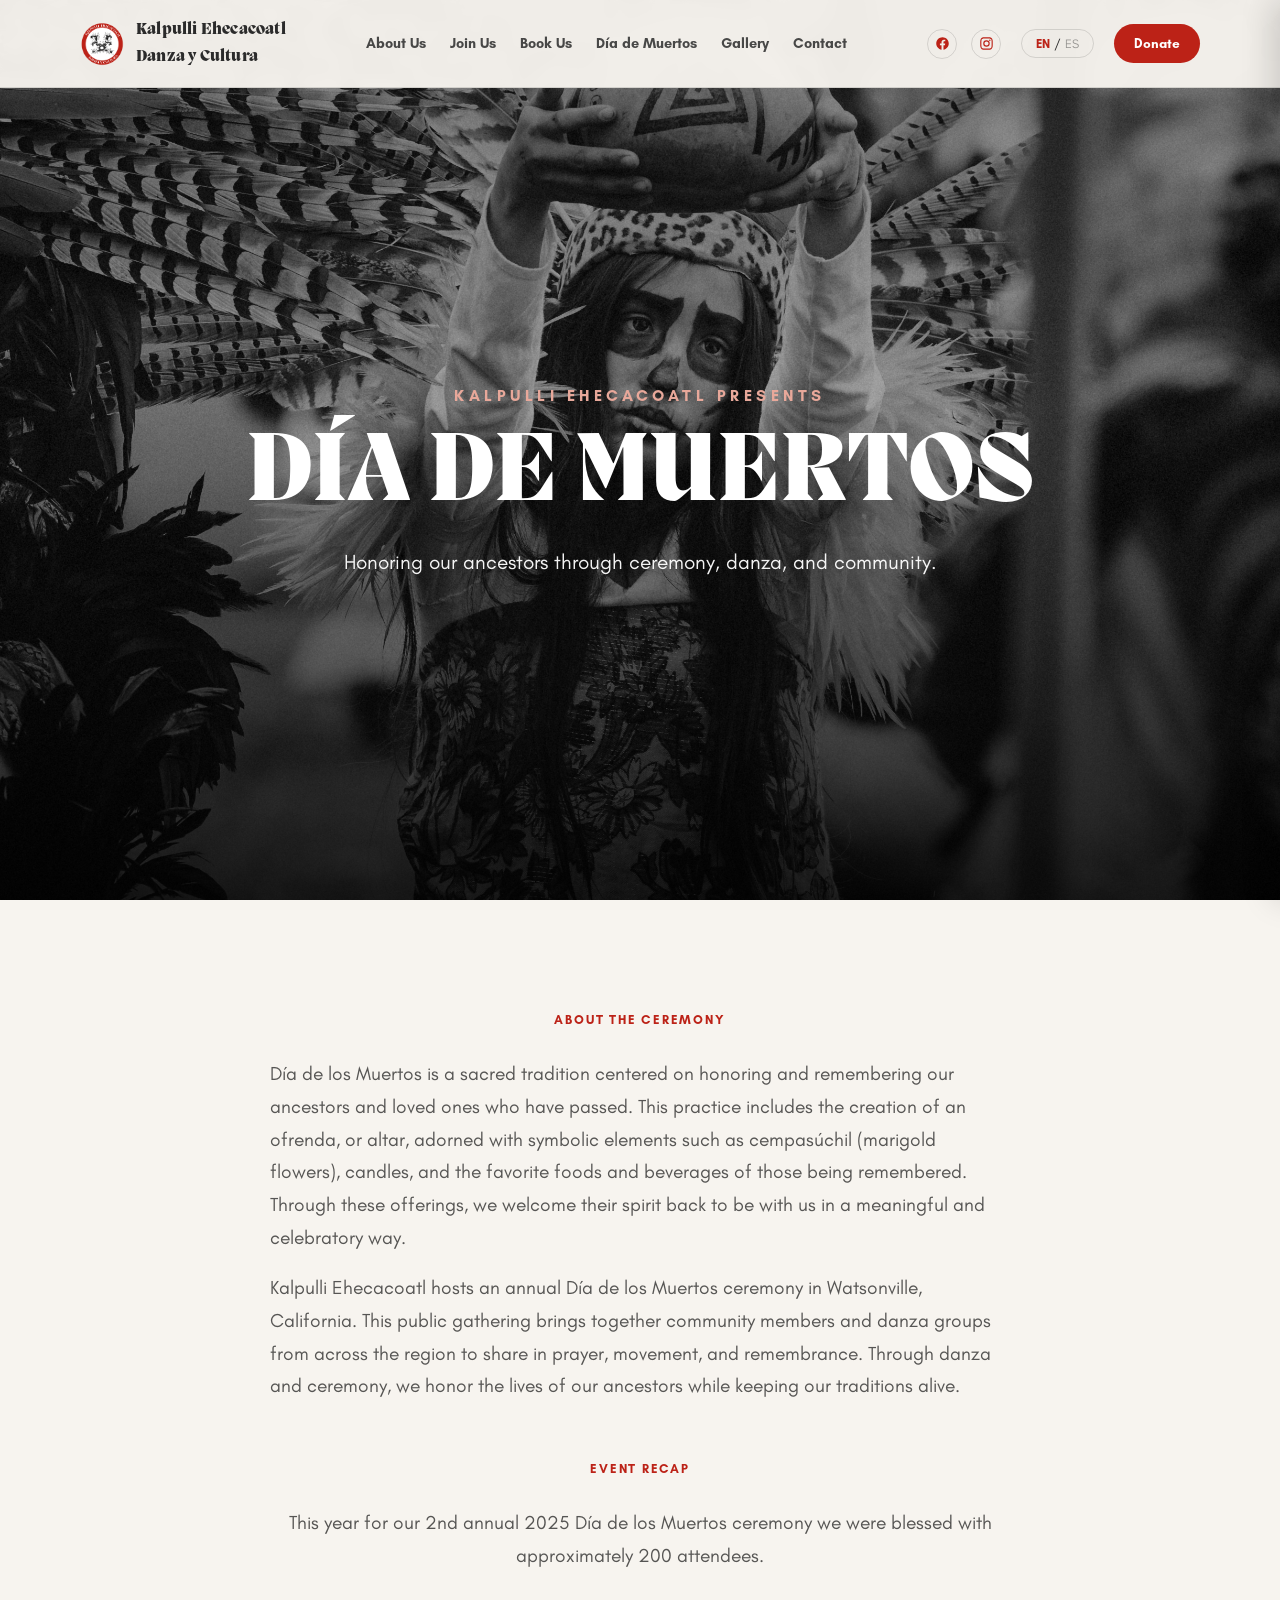
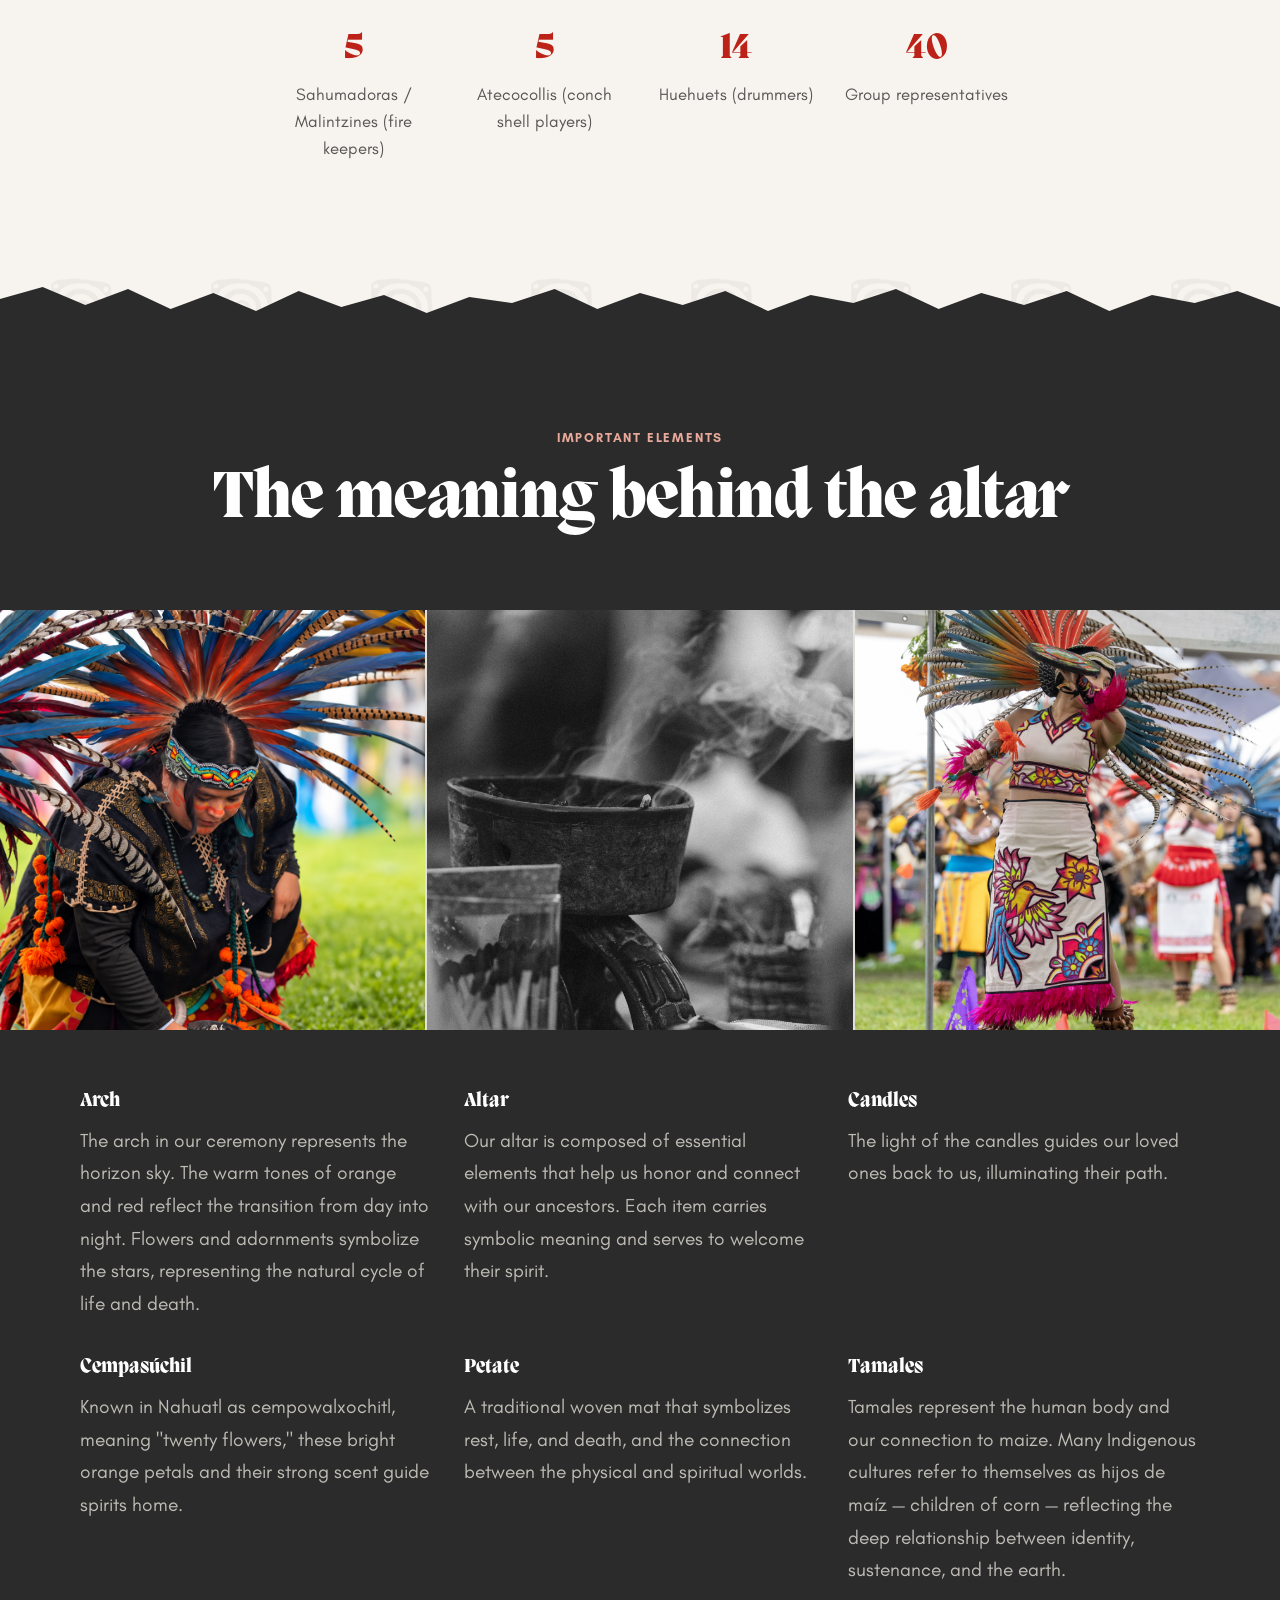
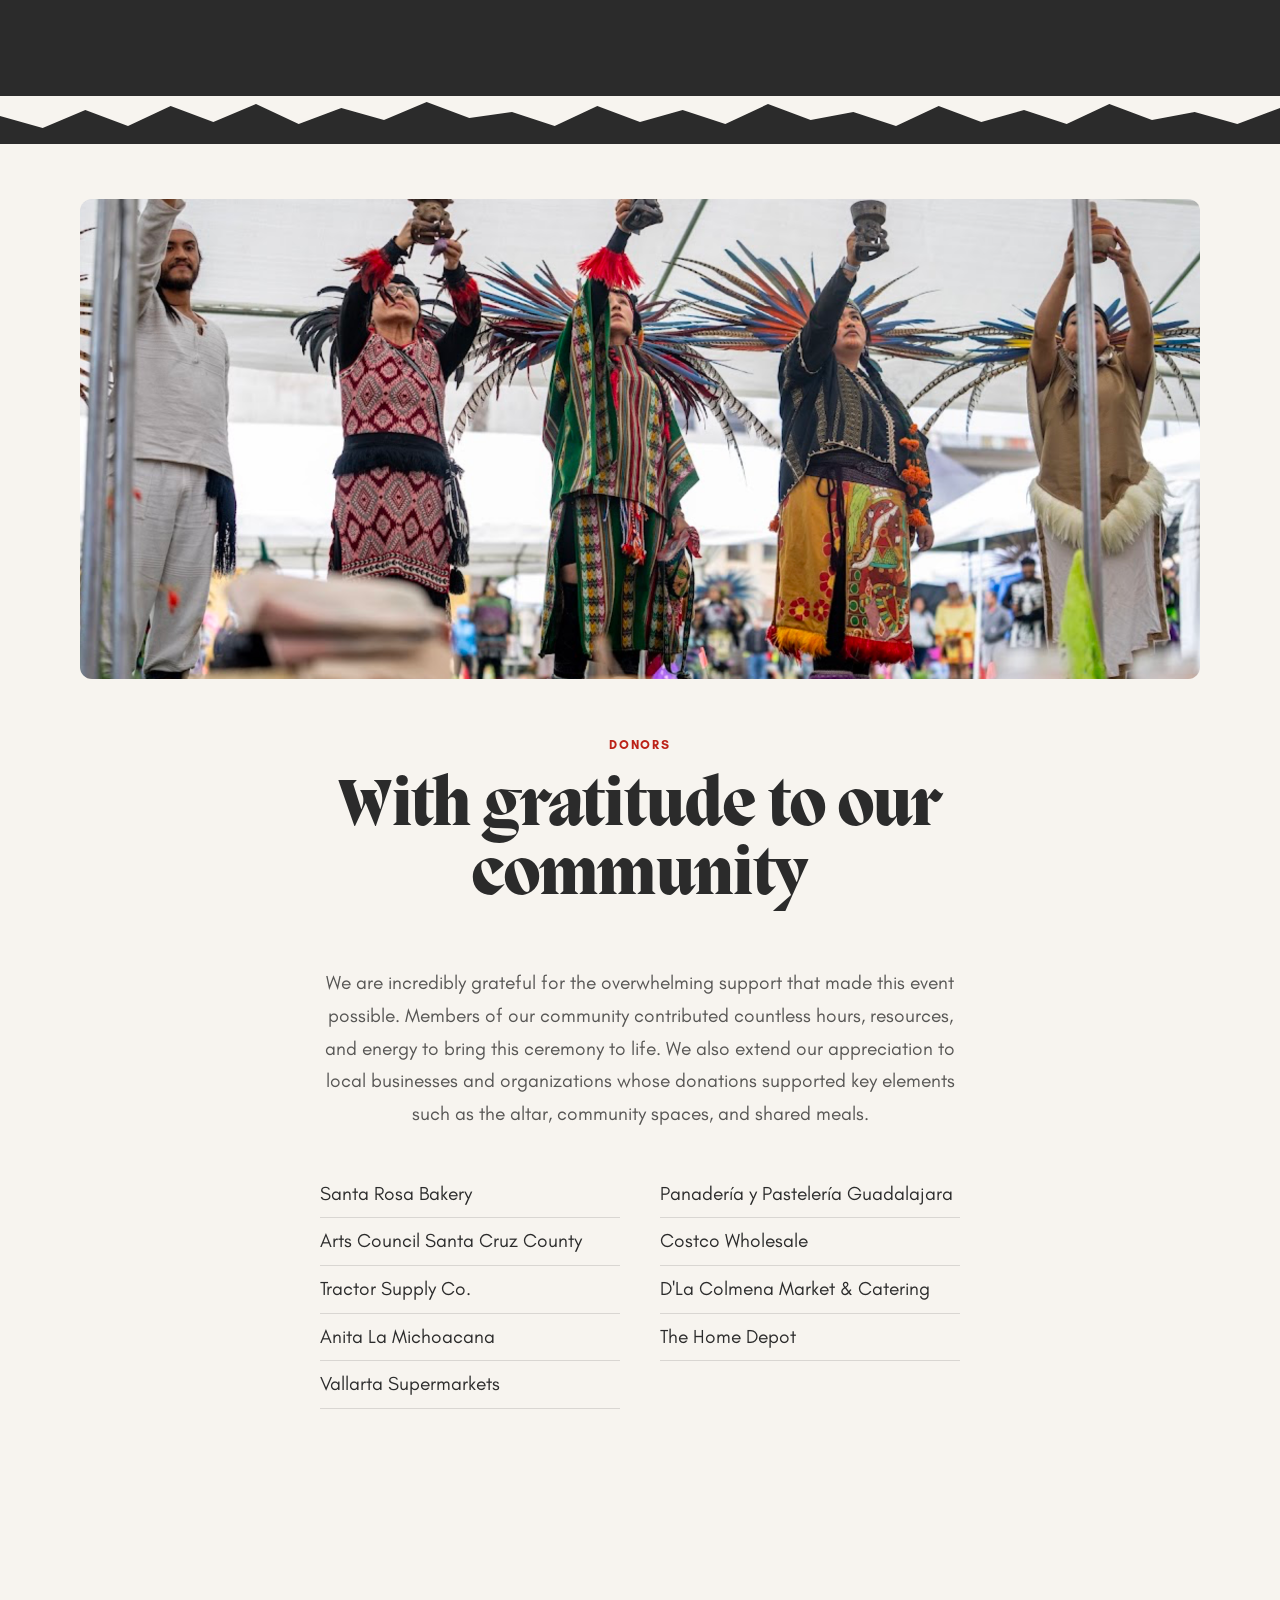
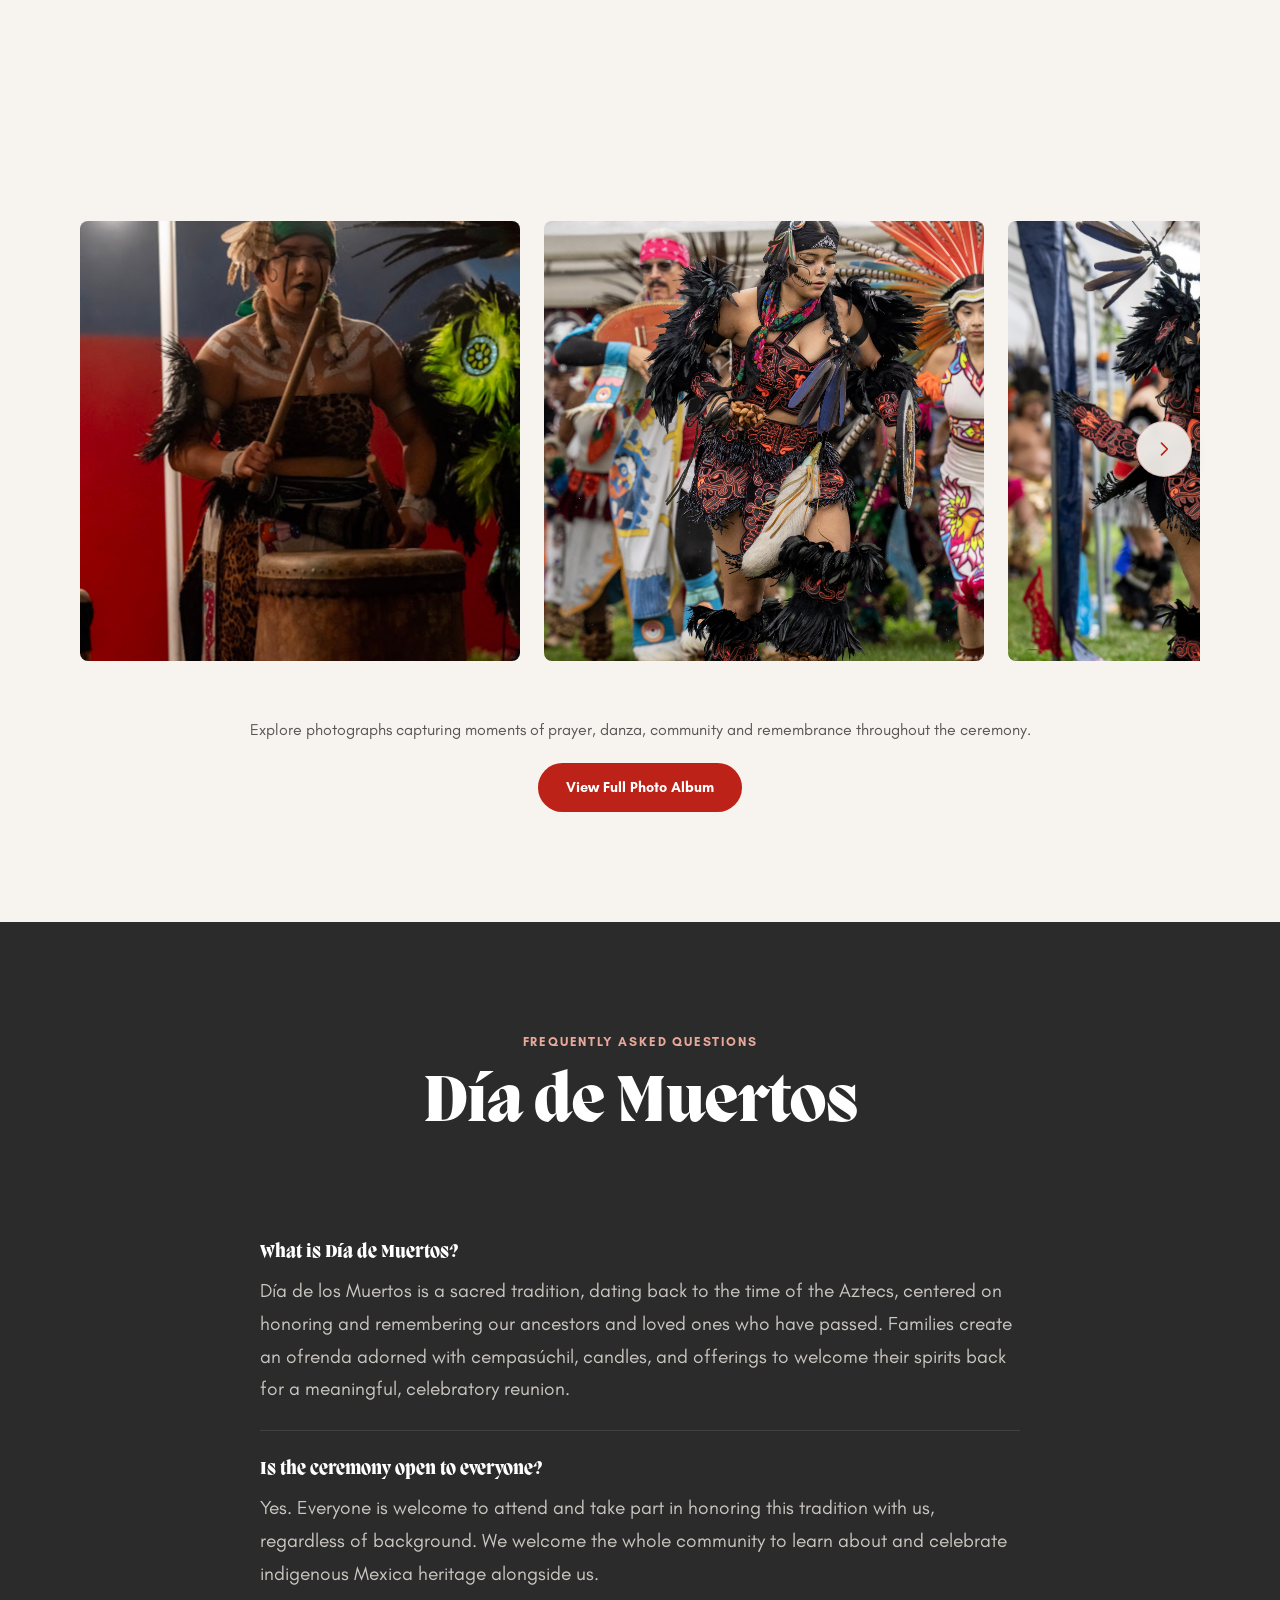
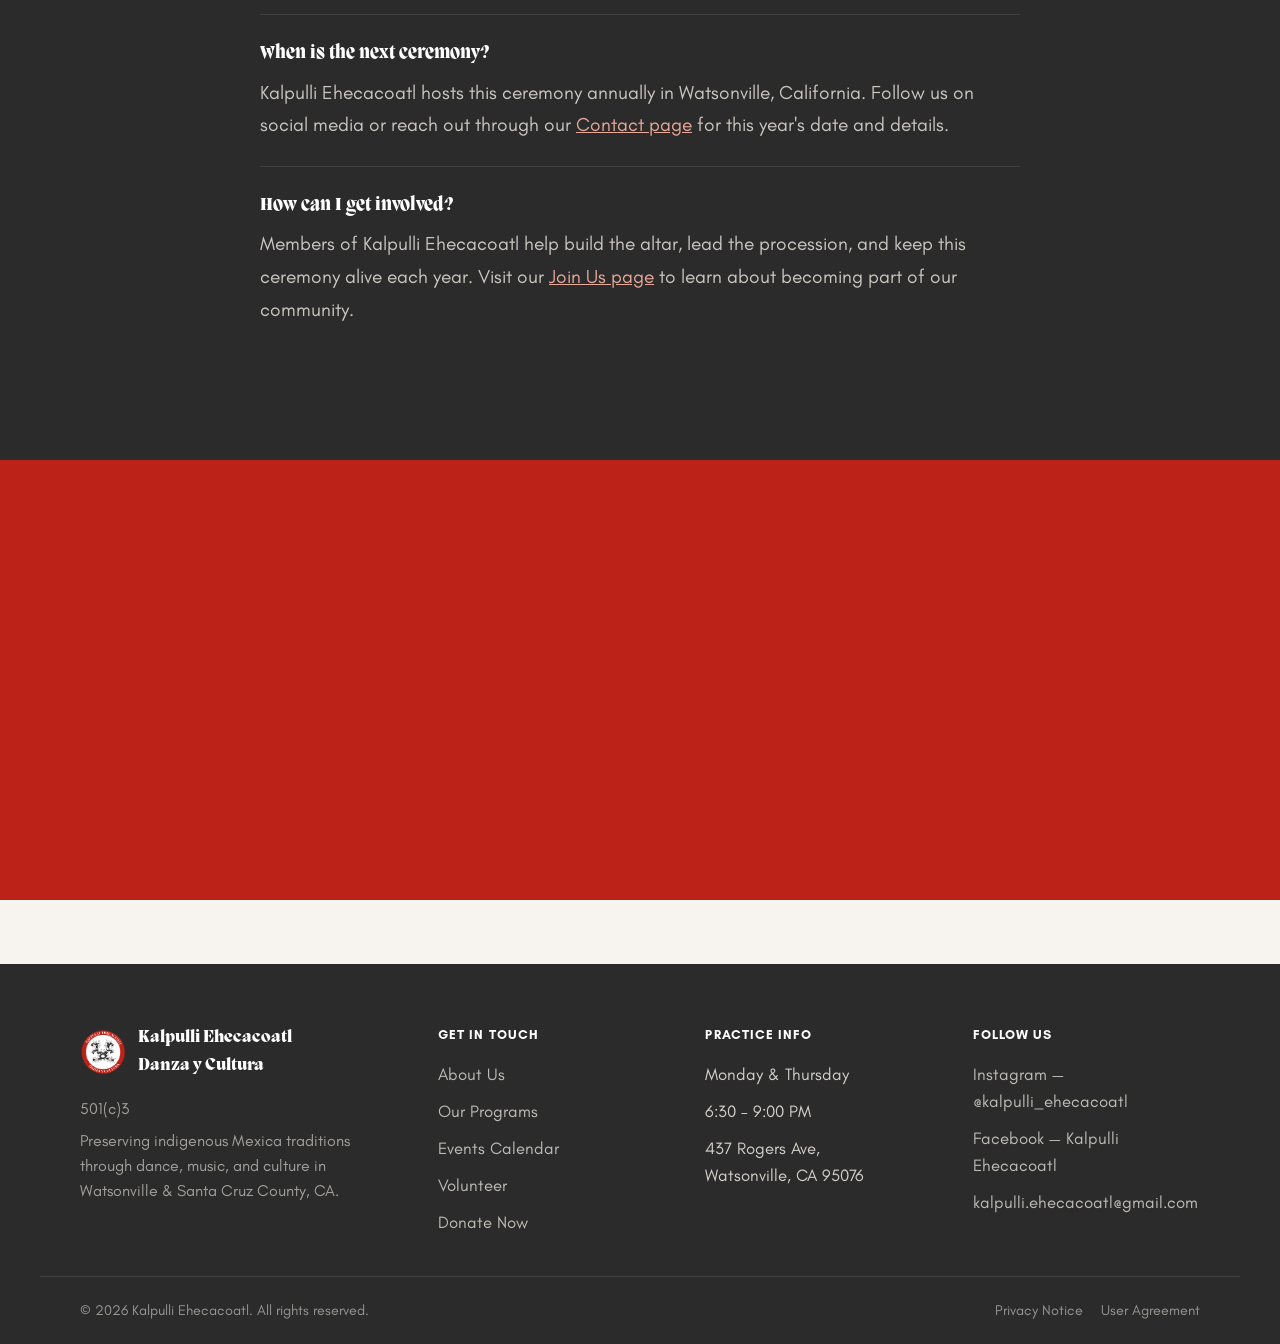
==== commit 3b2707c4: "Shorten Día de los Muertos to Día de Muertos for consistency" ====
--- a/dia-de-muertos.html
+++ b/dia-de-muertos.html
@@ -3,17 +3,17 @@
 <head>
 <meta charset="UTF-8">
 <meta name="viewport" content="width=device-width, initial-scale=1.0">
-<title>Día de los Muertos Ceremony — Kalpulli Ehecacoatl</title>
+<title>Día de Muertos Ceremony — Kalpulli Ehecacoatl</title>
 
 <!-- Open Graph / social sharing -->
 <meta property="og:type" content="website">
-<meta property="og:title" content="Día de los Muertos Ceremony — Kalpulli Ehecacoatl">
-<meta property="og:description" content="Honoring our ancestors through ceremony, danza, and community. Kalpulli Ehecacoatl hosts an annual Día de los Muertos ceremony in Watsonville, California.">
+<meta property="og:title" content="Día de Muertos Ceremony — Kalpulli Ehecacoatl">
+<meta property="og:description" content="Honoring our ancestors through ceremony, danza, and community. Kalpulli Ehecacoatl hosts an annual Día de Muertos ceremony in Watsonville, California.">
 <meta property="og:image" content="https://ofreedo.github.io/kalpulli-homepage-preview/assets/new_logo.png">
 <meta property="og:url" content="https://ofreedo.github.io/kalpulli-homepage-preview/dia-de-muertos.html">
 <meta name="twitter:card" content="summary_large_image">
-<meta name="twitter:title" content="Día de los Muertos Ceremony — Kalpulli Ehecacoatl">
-<meta name="twitter:description" content="Honoring our ancestors through ceremony, danza, and community. Kalpulli Ehecacoatl hosts an annual Día de los Muertos ceremony in Watsonville, California.">
+<meta name="twitter:title" content="Día de Muertos Ceremony — Kalpulli Ehecacoatl">
+<meta name="twitter:description" content="Honoring our ancestors through ceremony, danza, and community. Kalpulli Ehecacoatl hosts an annual Día de Muertos ceremony in Watsonville, California.">
 <meta name="twitter:image" content="https://ofreedo.github.io/kalpulli-homepage-preview/assets/new_logo.png">
 
 <link rel="preconnect" href="https://fonts.googleapis.com">
@@ -156,7 +156,7 @@
 <section class="ceremony-hero">
   <div class="wrap">
     <span class="eyebrow reveal reveal-up" data-i18n="hero-eyebrow">Kalpulli Ehecacoatl Presents</span>
-    <h1 class="reveal reveal-up" style="transition-delay:.1s;">Día de los Muertos</h1>
+    <h1 class="reveal reveal-up" style="transition-delay:.1s;">Día de Muertos</h1>
     <p class="tagline reveal reveal-up" style="transition-delay:.2s;" data-i18n="hero-tagline">Honoring our ancestors through ceremony, danza, and community.</p>
   </div>
 </section>
@@ -310,11 +310,11 @@
 <section class="dark-section">
   <div class="wrap">
     <div class="kicker reveal reveal-up" data-i18n="faq-kicker">Frequently Asked Questions</div>
-    <h2 class="section-title reveal reveal-up">Día de los Muertos</h2>
+    <h2 class="section-title reveal reveal-up">Día de Muertos</h2>
     <svg class="underline-accent reveal reveal-up is-visible" viewBox="0 0 120 12" xmlns="http://www.w3.org/2000/svg"><path d="M2 8 Q 20 2, 38 7 T 74 6 T 118 5"/></svg>
     <div class="reveal-stagger" style="max-width:760px;margin:48px auto 0;">
       <div class="faq-item" style="border-bottom-color:rgba(255,255,255,0.1);">
-        <h4 style="color:#fff;" data-i18n="faq-1-q">What is Día de los Muertos?</h4>
+        <h4 style="color:#fff;" data-i18n="faq-1-q">What is Día de Muertos?</h4>
         <p data-i18n="faq-1-a">Día de los Muertos is a sacred tradition, dating back to the time of the Aztecs, centered on honoring and remembering our ancestors and loved ones who have passed. Families create an ofrenda adorned with cempasúchil, candles, and offerings to welcome their spirits back for a meaningful, celebratory reunion.</p>
       </div>
       <div class="faq-item" style="border-bottom-color:rgba(255,255,255,0.1);">
@@ -400,10 +400,10 @@
     'hero-eyebrow': 'Kalpulli Ehecacoatl Presenta',
     'hero-tagline': 'Honrando a nuestros ancestros a través de la ceremonia, la danza y la comunidad.',
     'about-kicker': 'Sobre la Ceremonia',
-    'about-p1': 'El Día de los Muertos es una tradición sagrada centrada en honrar y recordar a nuestros ancestros y seres queridos que han fallecido. Esta práctica incluye la creación de una ofrenda, o altar, adornada con elementos simbólicos como el cempasúchil (flor de muerto), velas, y la comida y bebida favorita de quienes recordamos. A través de estas ofrendas, damos la bienvenida a su espíritu para estar con nosotros de una manera significativa y festiva.',
-    'about-p2': 'Kalpulli Ehecacoatl organiza una ceremonia anual de Día de los Muertos en Watsonville, California. Este evento público reúne a miembros de la comunidad y grupos de danza de toda la región para compartir en oración, movimiento y recuerdo. A través de la danza y la ceremonia, honramos las vidas de nuestros ancestros mientras mantenemos vivas nuestras tradiciones.',
+    'about-p1': 'El Día de Muertos es una tradición sagrada centrada en honrar y recordar a nuestros ancestros y seres queridos que han fallecido. Esta práctica incluye la creación de una ofrenda, o altar, adornada con elementos simbólicos como el cempasúchil (flor de muerto), velas, y la comida y bebida favorita de quienes recordamos. A través de estas ofrendas, damos la bienvenida a su espíritu para estar con nosotros de una manera significativa y festiva.',
+    'about-p2': 'Kalpulli Ehecacoatl organiza una ceremonia anual de Día de Muertos en Watsonville, California. Este evento público reúne a miembros de la comunidad y grupos de danza de toda la región para compartir en oración, movimiento y recuerdo. A través de la danza y la ceremonia, honramos las vidas de nuestros ancestros mientras mantenemos vivas nuestras tradiciones.',
     'recap-kicker': 'Resumen del Evento',
-    'recap-p': 'Este año, en nuestra 2ª ceremonia anual de Día de los Muertos 2025, tuvimos la bendición de contar con aproximadamente 200 asistentes.',
+    'recap-p': 'Este año, en nuestra 2ª ceremonia anual de Día de Muertos 2025, tuvimos la bendición de contar con aproximadamente 200 asistentes.',
     'stat-1': 'Sahumadoras / Malintzines (guardianas del fuego)',
     'stat-2': 'Atecocollis (sopladores de caracol)',
     'stat-3': 'Huehuets (tamborileros)',
@@ -430,8 +430,8 @@
     'moments-body': 'Explora fotografías que capturan momentos de oración, danza, comunidad y recuerdo a lo largo de la ceremonia.',
     'moments-cta': 'Ver Álbum de Fotos Completo',
     'faq-kicker': 'Preguntas Frecuentes',
-    'faq-1-q': '¿Qué es el Día de los Muertos?',
-    'faq-1-a': 'El Día de los Muertos es una tradición sagrada, que se remonta a la época de los aztecas, centrada en honrar y recordar a nuestros ancestros y seres queridos que han fallecido. Las familias crean una ofrenda adornada con cempasúchil, velas y ofrendas para dar la bienvenida a sus espíritus en un reencuentro significativo y festivo.',
+    'faq-1-q': '¿Qué es el Día de Muertos?',
+    'faq-1-a': 'El Día de Muertos es una tradición sagrada, que se remonta a la época de los aztecas, centrada en honrar y recordar a nuestros ancestros y seres queridos que han fallecido. Las familias crean una ofrenda adornada con cempasúchil, velas y ofrendas para dar la bienvenida a sus espíritus en un reencuentro significativo y festivo.',
     'faq-2-q': '¿La ceremonia está abierta a todos?',
     'faq-2-a': 'Sí. Todos son bienvenidos a asistir y participar en honrar esta tradición con nosotros, sin importar su origen. Damos la bienvenida a toda la comunidad para aprender y celebrar la herencia indígena mexica junto a nosotros.',
     'faq-3-q': '¿Cuándo es la próxima ceremonia?',
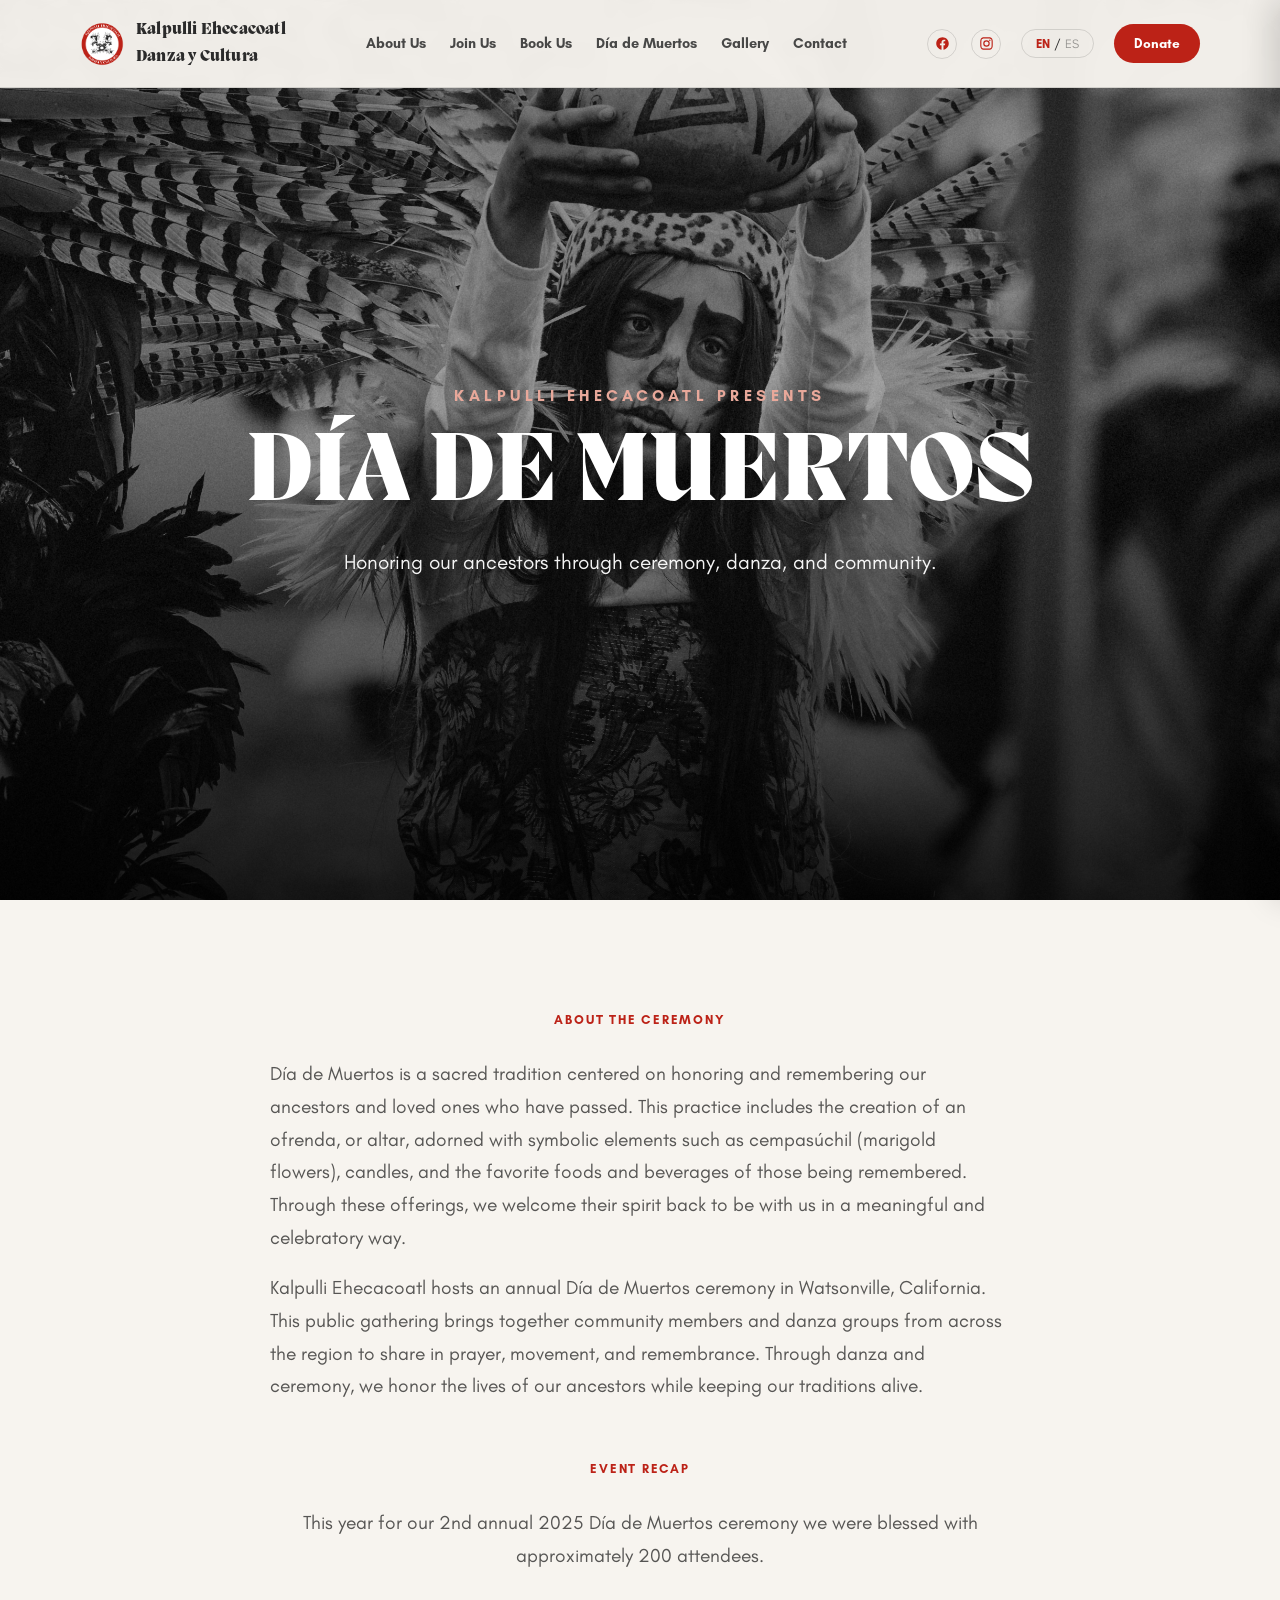
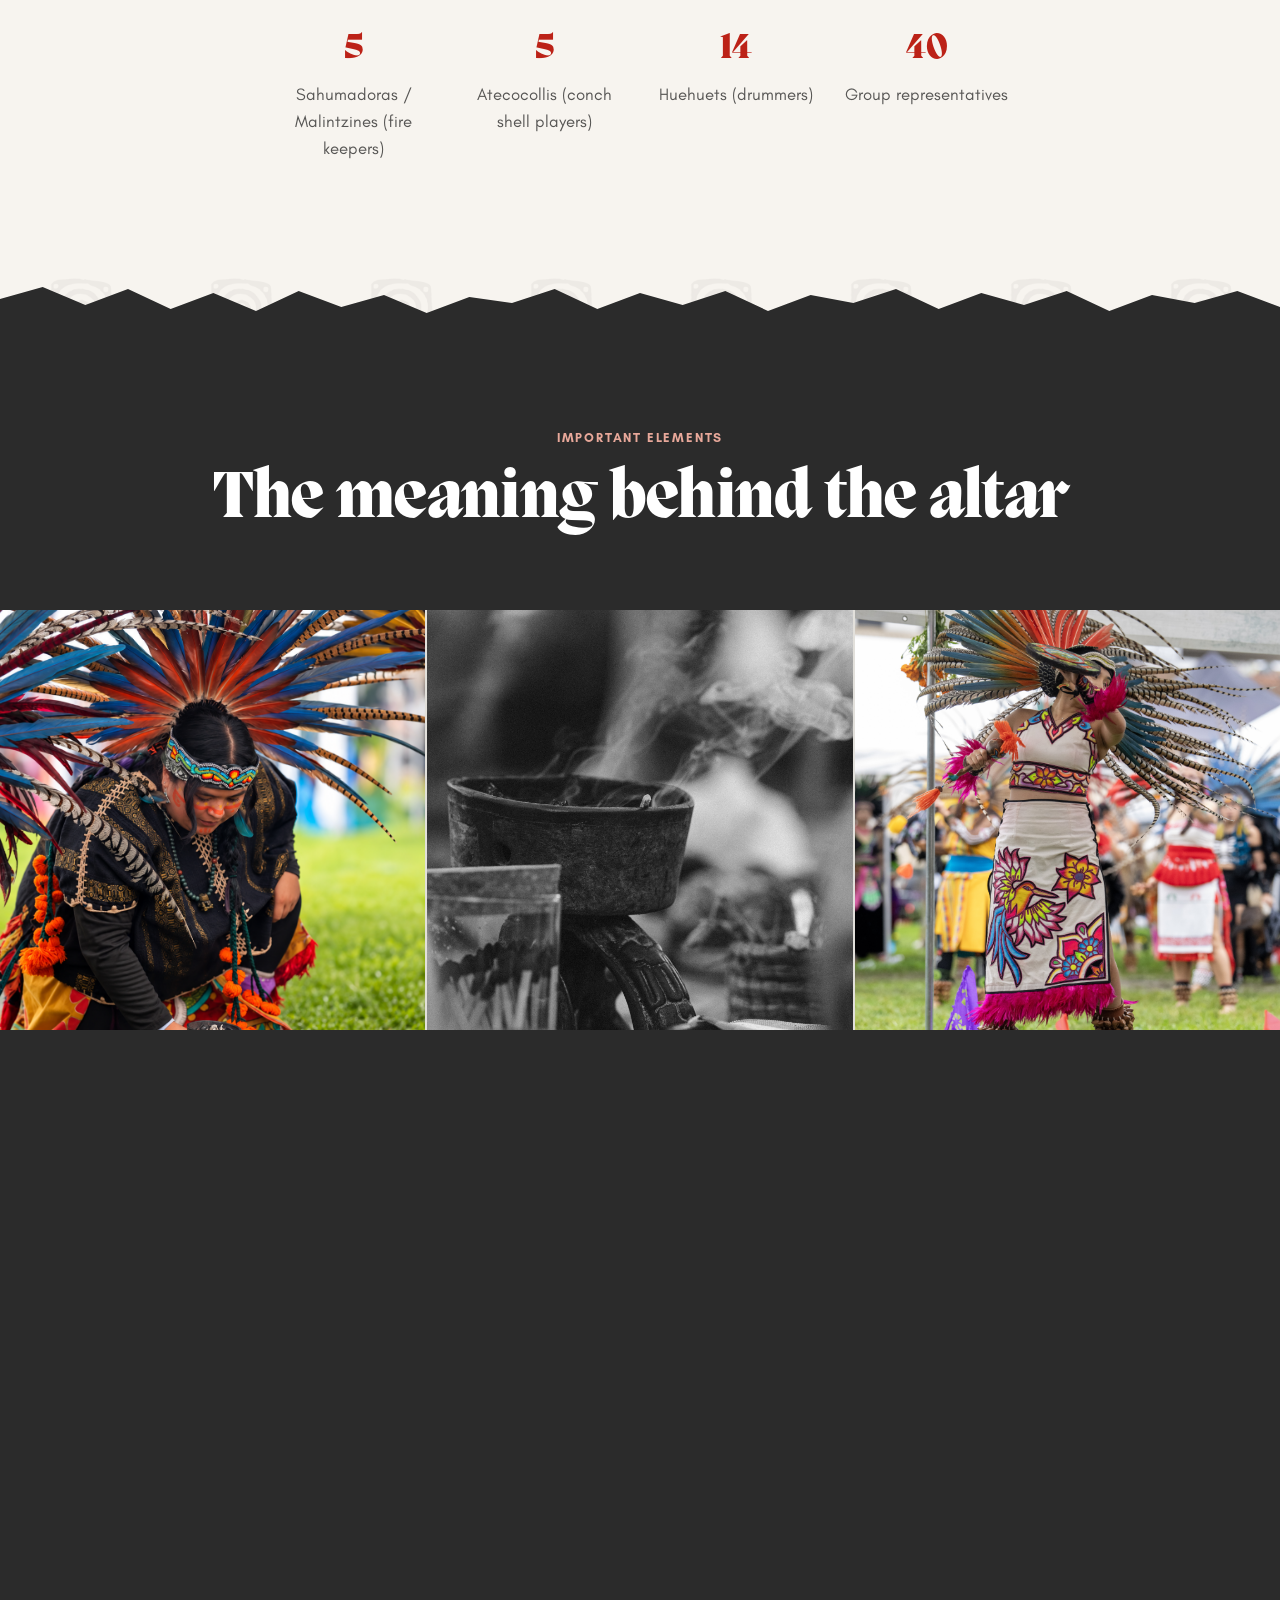
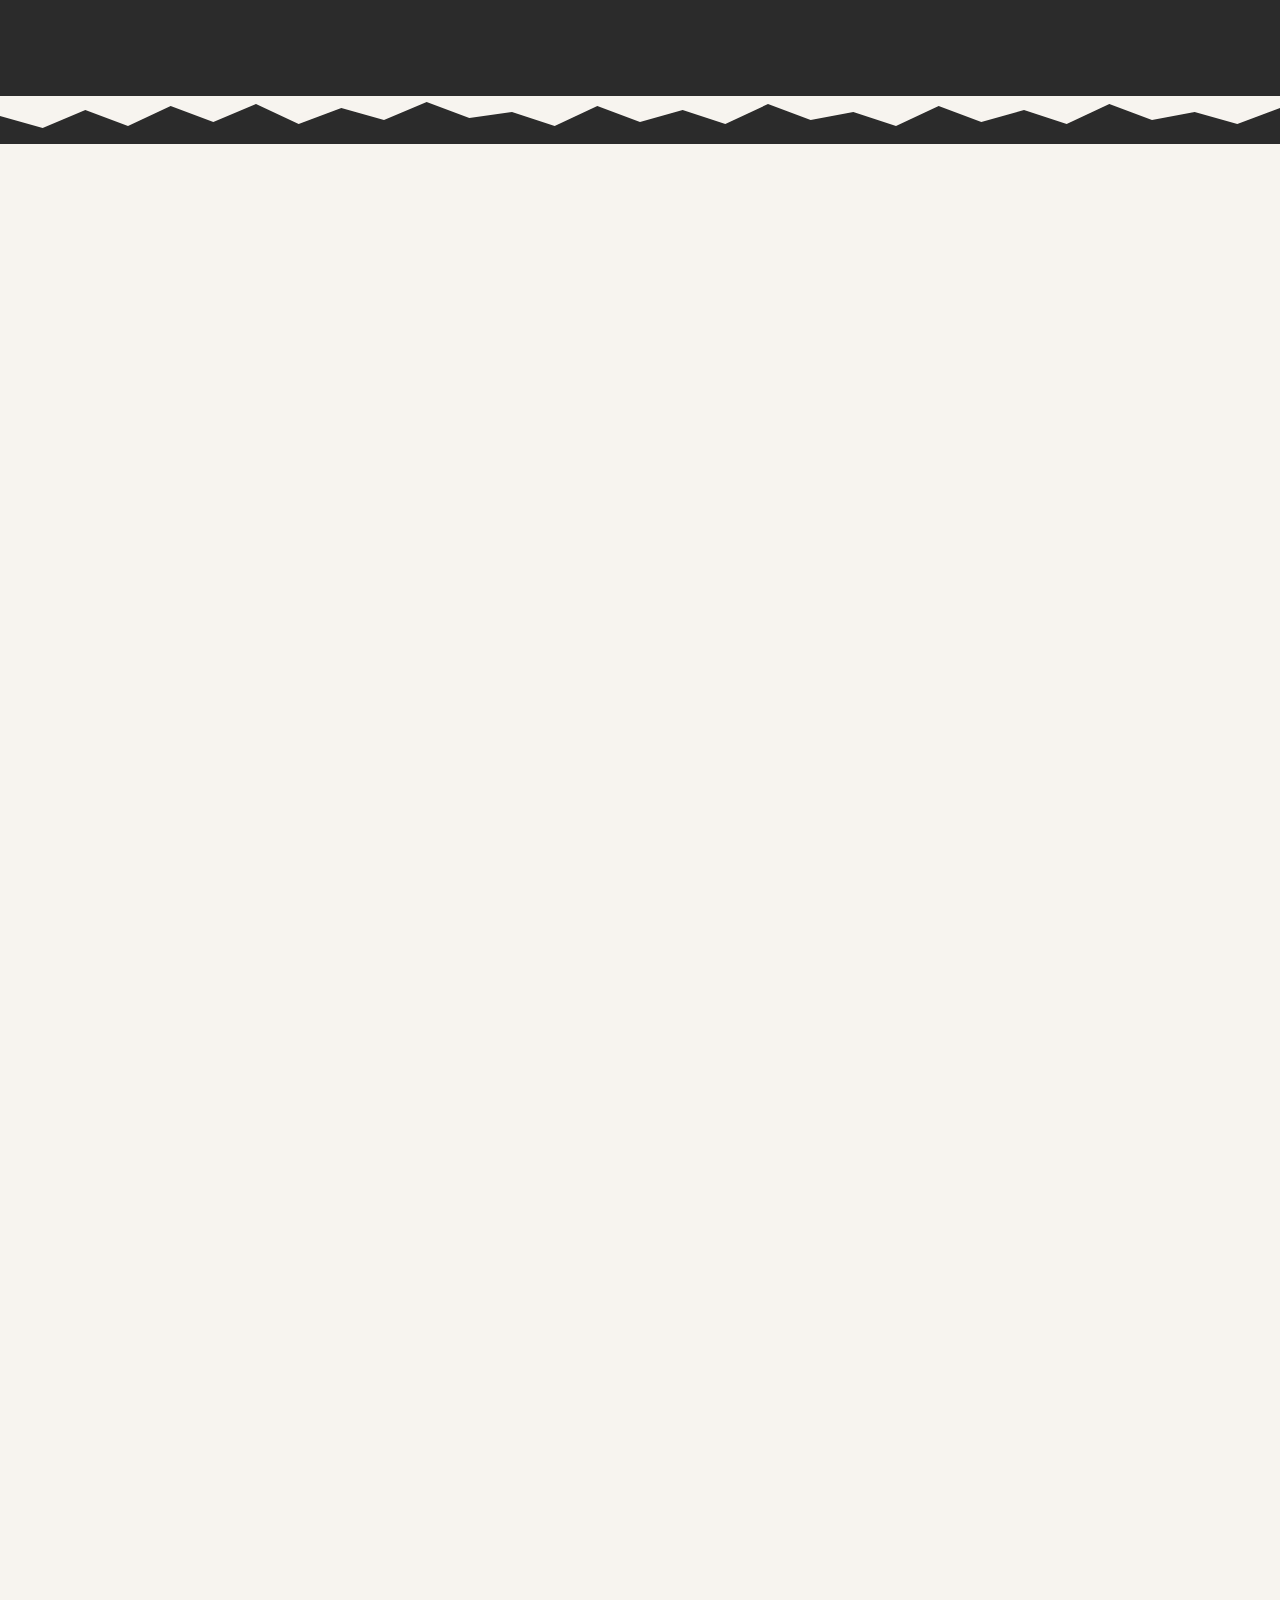
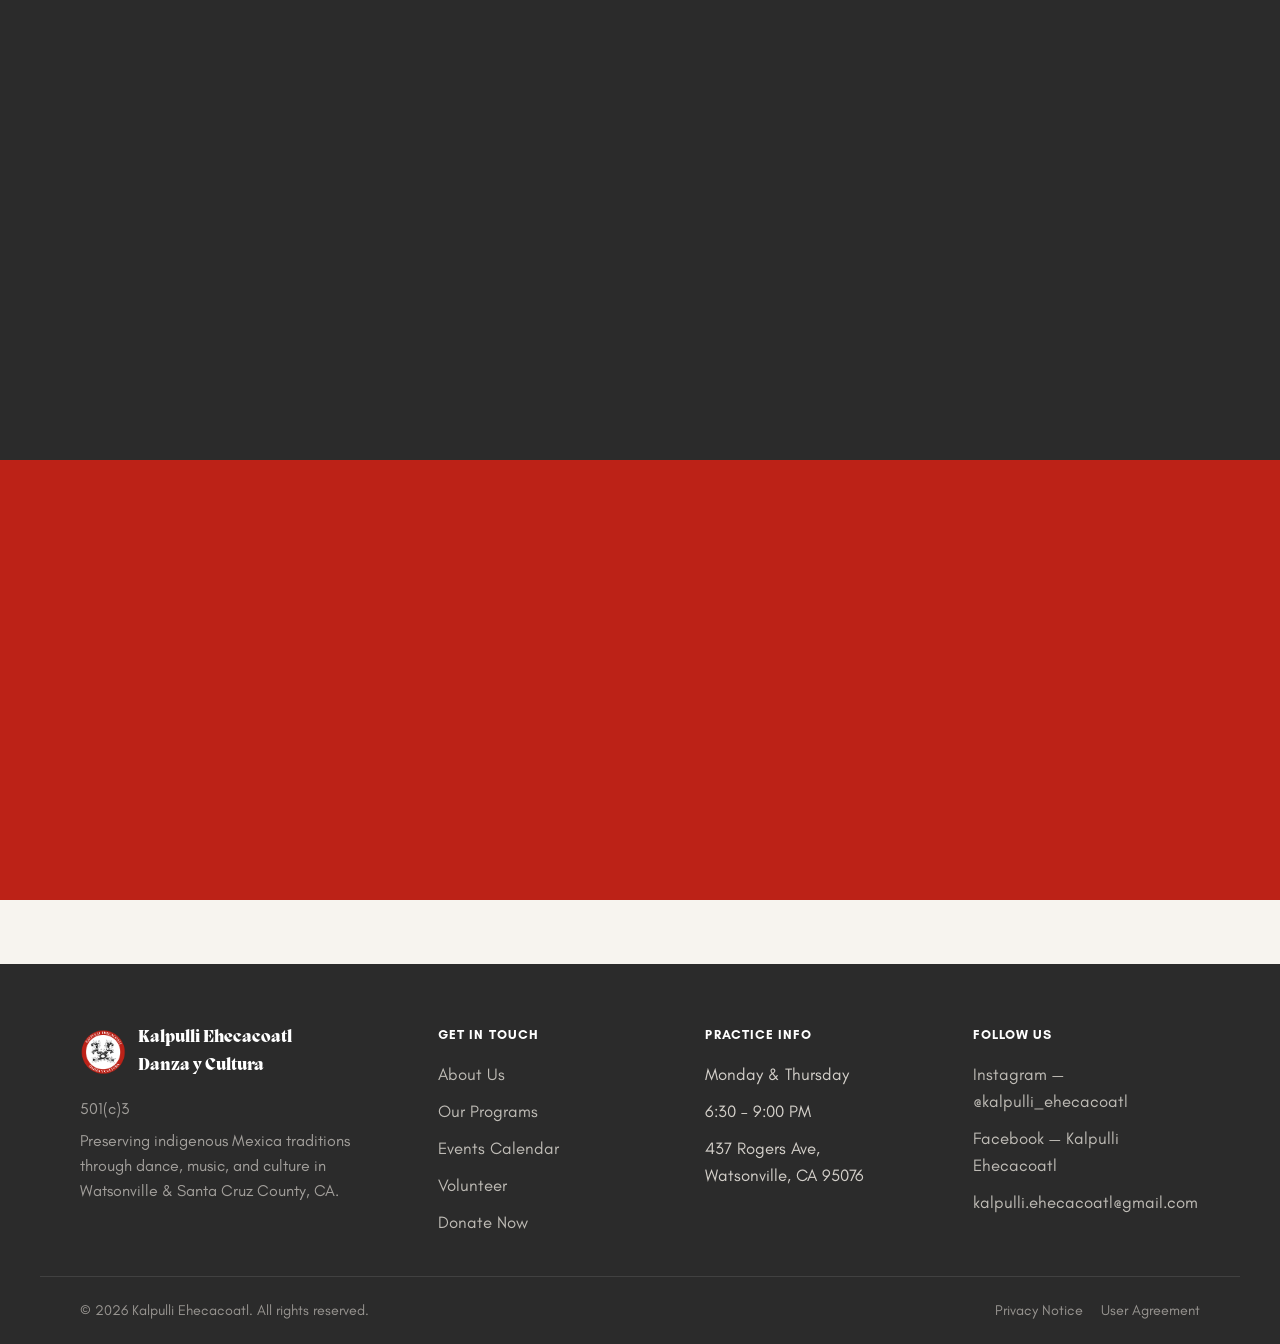
==== commit cb135d29: "Fix remaining Día de los Muertos references missed in first pass" ====
--- a/dia-de-muertos.html
+++ b/dia-de-muertos.html
@@ -165,11 +165,11 @@
 <section data-seal-cream>
   <div class="wrap" style="max-width:820px;">
     <div class="kicker reveal reveal-up" data-i18n="about-kicker">About the Ceremony</div>
-    <p class="section-body reveal reveal-up" style="text-align:left;max-width:none;" data-i18n="about-p1">Día de los Muertos is a sacred tradition centered on honoring and remembering our ancestors and loved ones who have passed. This practice includes the creation of an ofrenda, or altar, adorned with symbolic elements such as cempasúchil (marigold flowers), candles, and the favorite foods and beverages of those being remembered. Through these offerings, we welcome their spirit back to be with us in a meaningful and celebratory way.</p>
-    <p class="section-body reveal reveal-up" style="text-align:left;max-width:none;margin-top:18px;" data-i18n="about-p2">Kalpulli Ehecacoatl hosts an annual Día de los Muertos ceremony in Watsonville, California. This public gathering brings together community members and danza groups from across the region to share in prayer, movement, and remembrance. Through danza and ceremony, we honor the lives of our ancestors while keeping our traditions alive.</p>
+    <p class="section-body reveal reveal-up" style="text-align:left;max-width:none;" data-i18n="about-p1">Día de Muertos is a sacred tradition centered on honoring and remembering our ancestors and loved ones who have passed. This practice includes the creation of an ofrenda, or altar, adorned with symbolic elements such as cempasúchil (marigold flowers), candles, and the favorite foods and beverages of those being remembered. Through these offerings, we welcome their spirit back to be with us in a meaningful and celebratory way.</p>
+    <p class="section-body reveal reveal-up" style="text-align:left;max-width:none;margin-top:18px;" data-i18n="about-p2">Kalpulli Ehecacoatl hosts an annual Día de Muertos ceremony in Watsonville, California. This public gathering brings together community members and danza groups from across the region to share in prayer, movement, and remembrance. Through danza and ceremony, we honor the lives of our ancestors while keeping our traditions alive.</p>
 
     <div class="kicker reveal reveal-up" style="margin-top:56px;" data-i18n="recap-kicker">Event Recap</div>
-    <p class="section-body reveal reveal-up" style="max-width:none;" data-i18n="recap-p">This year for our 2nd annual 2025 Día de los Muertos ceremony we were blessed with approximately 200 attendees.</p>
+    <p class="section-body reveal reveal-up" style="max-width:none;" data-i18n="recap-p">This year for our 2nd annual 2025 Día de Muertos ceremony we were blessed with approximately 200 attendees.</p>
     <div class="stat-grid reveal-stagger">
       <div><div class="num" data-count-to="5">0</div><div class="label" data-i18n="stat-1">Sahumadoras / Malintzines (fire keepers)</div></div>
       <div><div class="num" data-count-to="5">0</div><div class="label" data-i18n="stat-2">Atecocollis (conch shell players)</div></div>
@@ -243,7 +243,7 @@
 <section data-seal-cream style="padding-top:56px;padding-bottom:0;">
   <div class="photo-break reveal reveal-up">
     <div style="border-radius:12px;overflow:hidden;">
-      <img src="assets/dia-de-muertos-12.png" alt="Sahumadoras raise ceremonial vessels skyward during the Día de los Muertos ceremony" style="width:100%;height:100%;object-fit:cover;display:block;">
+      <img src="assets/dia-de-muertos-12.png" alt="Sahumadoras raise ceremonial vessels skyward during the Día de Muertos ceremony" style="width:100%;height:100%;object-fit:cover;display:block;">
     </div>
   </div>
 </section>
@@ -315,7 +315,7 @@
     <div class="reveal-stagger" style="max-width:760px;margin:48px auto 0;">
       <div class="faq-item" style="border-bottom-color:rgba(255,255,255,0.1);">
         <h4 style="color:#fff;" data-i18n="faq-1-q">What is Día de Muertos?</h4>
-        <p data-i18n="faq-1-a">Día de los Muertos is a sacred tradition, dating back to the time of the Aztecs, centered on honoring and remembering our ancestors and loved ones who have passed. Families create an ofrenda adorned with cempasúchil, candles, and offerings to welcome their spirits back for a meaningful, celebratory reunion.</p>
+        <p data-i18n="faq-1-a">Día de Muertos is a sacred tradition, dating back to the time of the Aztecs, centered on honoring and remembering our ancestors and loved ones who have passed. Families create an ofrenda adorned with cempasúchil, candles, and offerings to welcome their spirits back for a meaningful, celebratory reunion.</p>
       </div>
       <div class="faq-item" style="border-bottom-color:rgba(255,255,255,0.1);">
         <h4 style="color:#fff;" data-i18n="faq-2-q">Is the ceremony open to everyone?</h4>
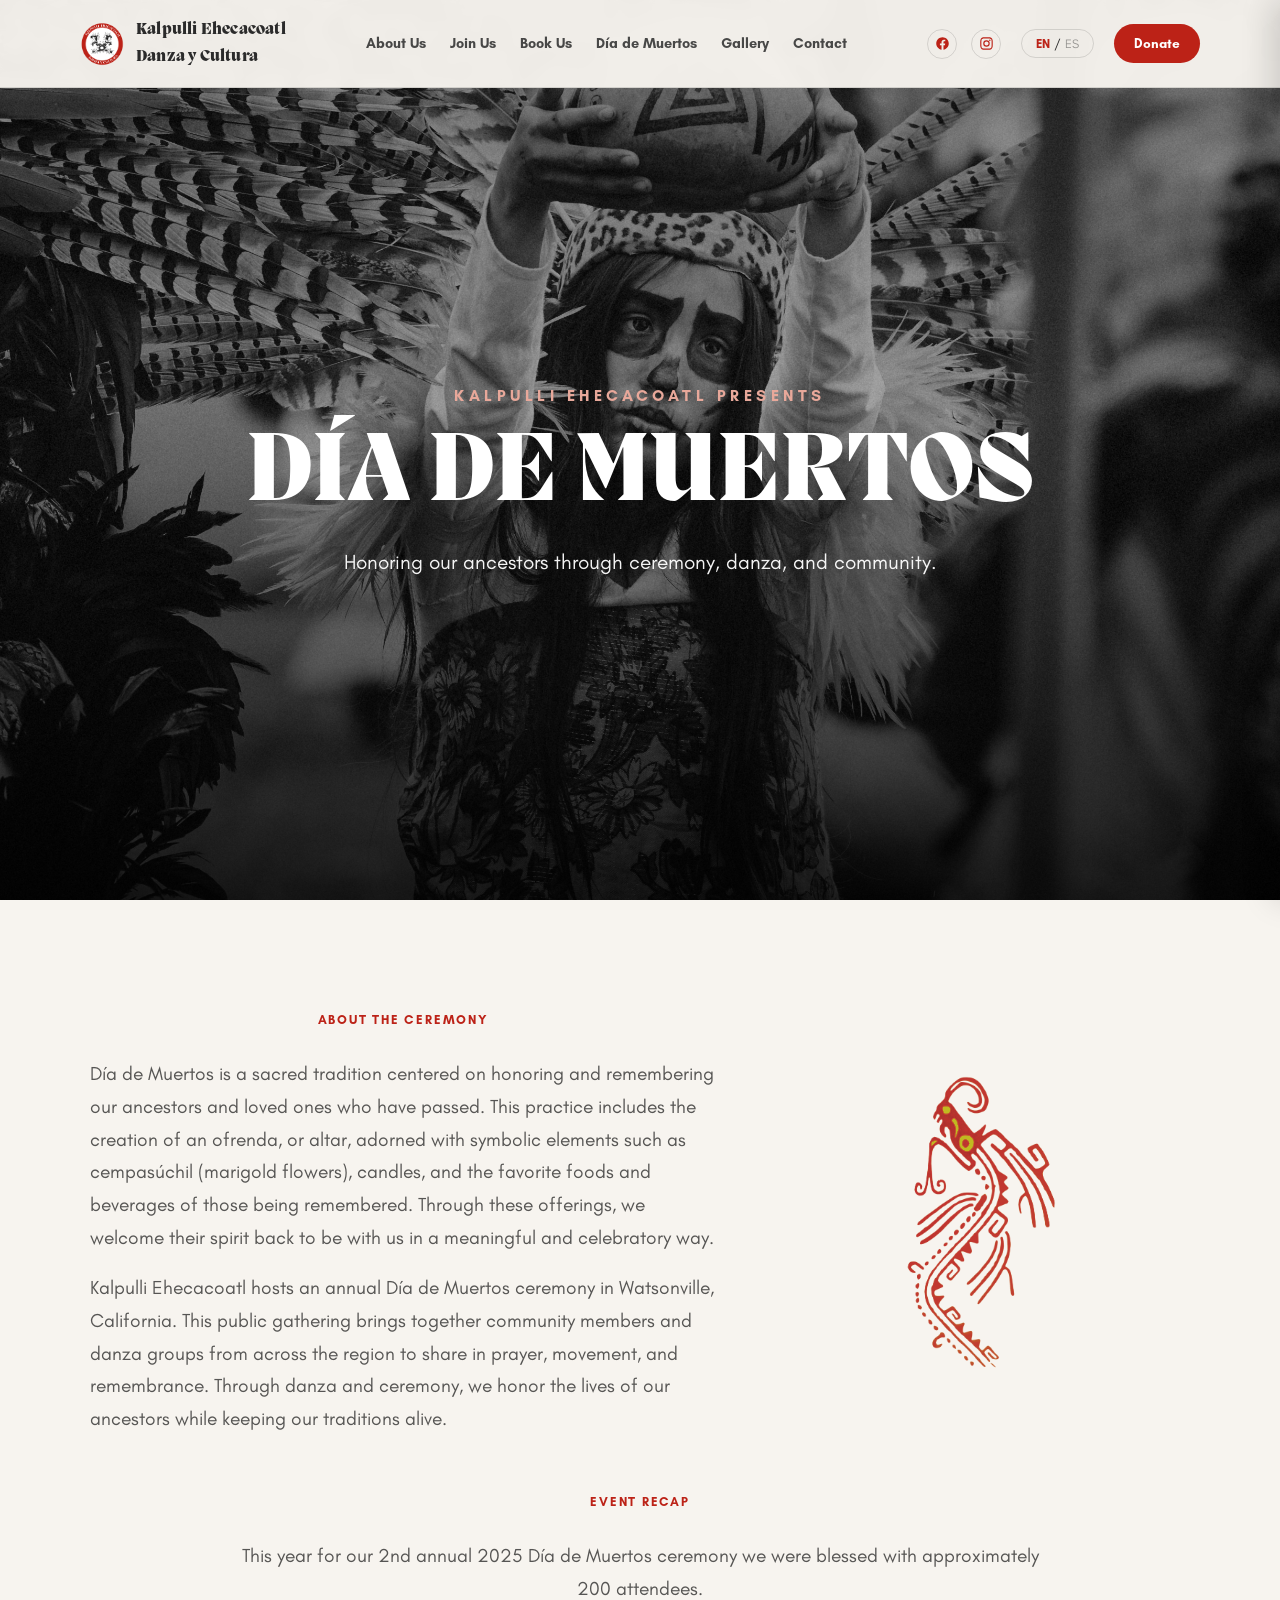
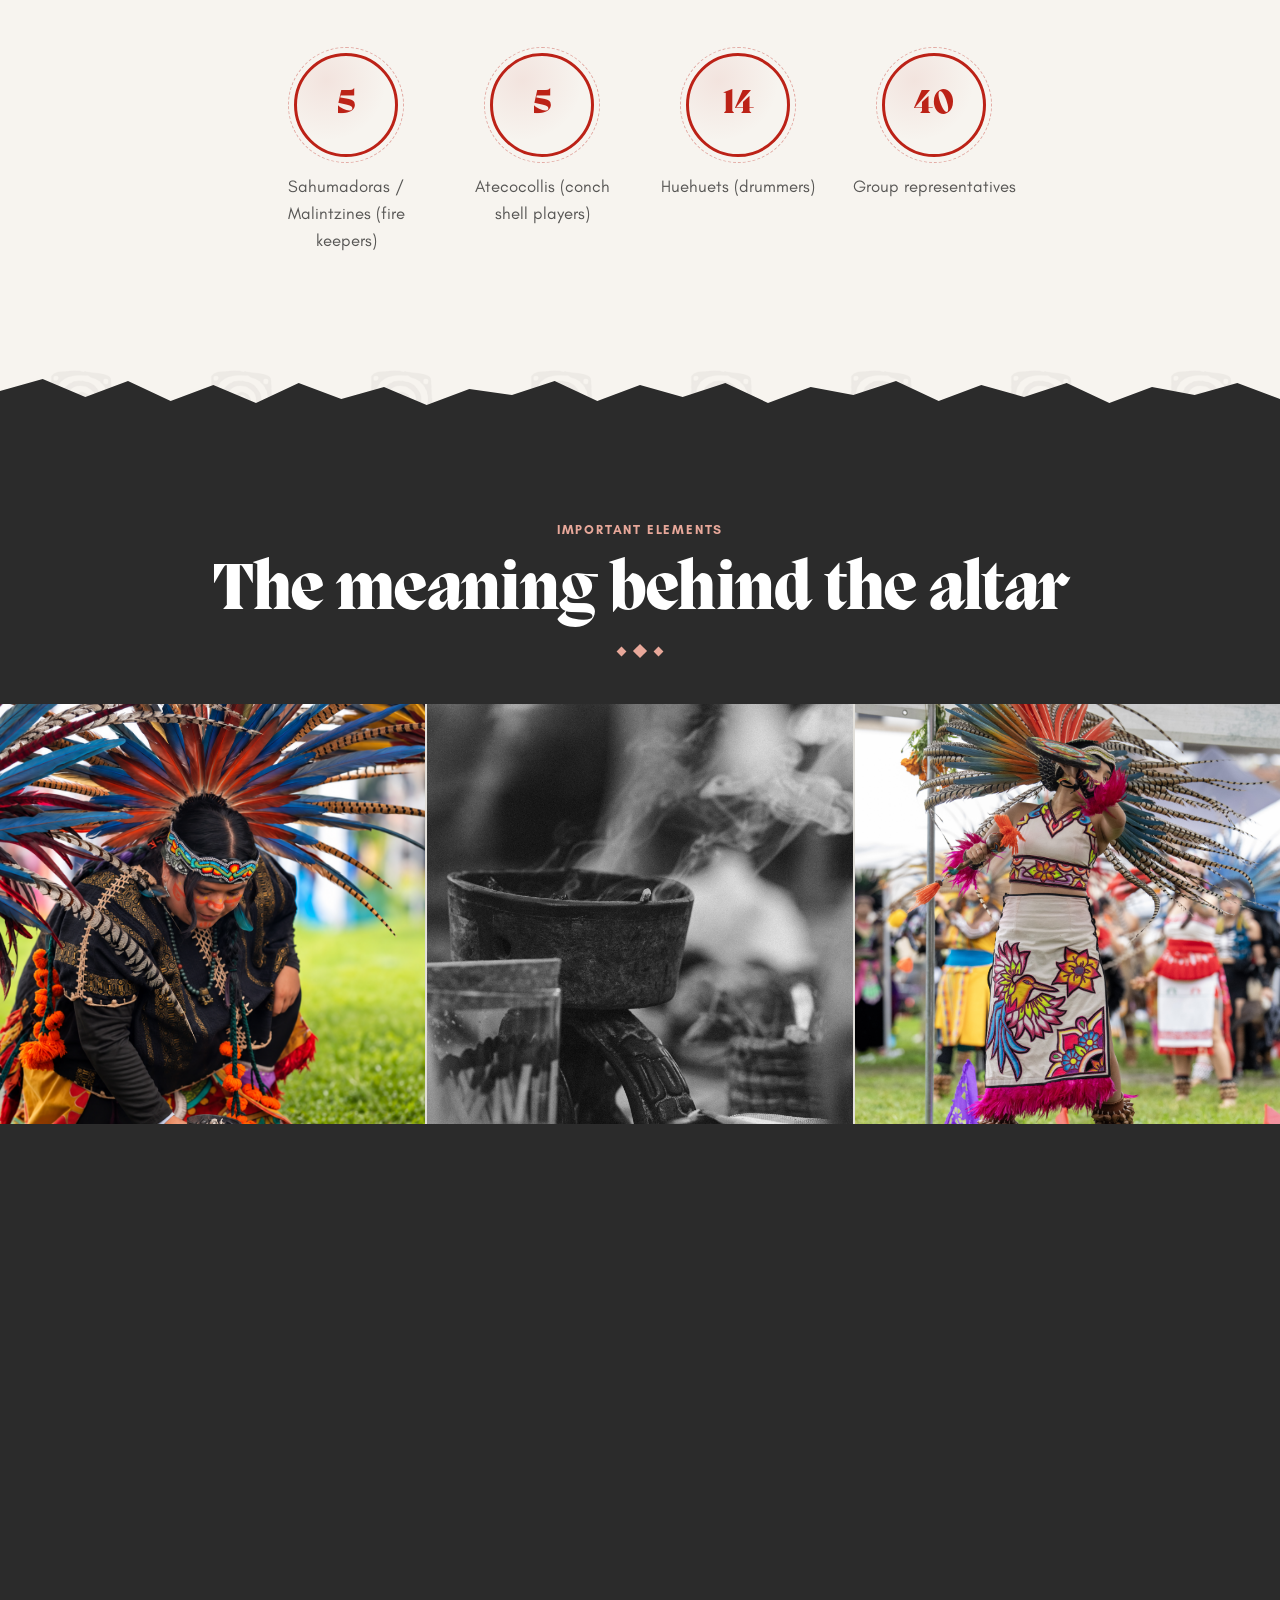
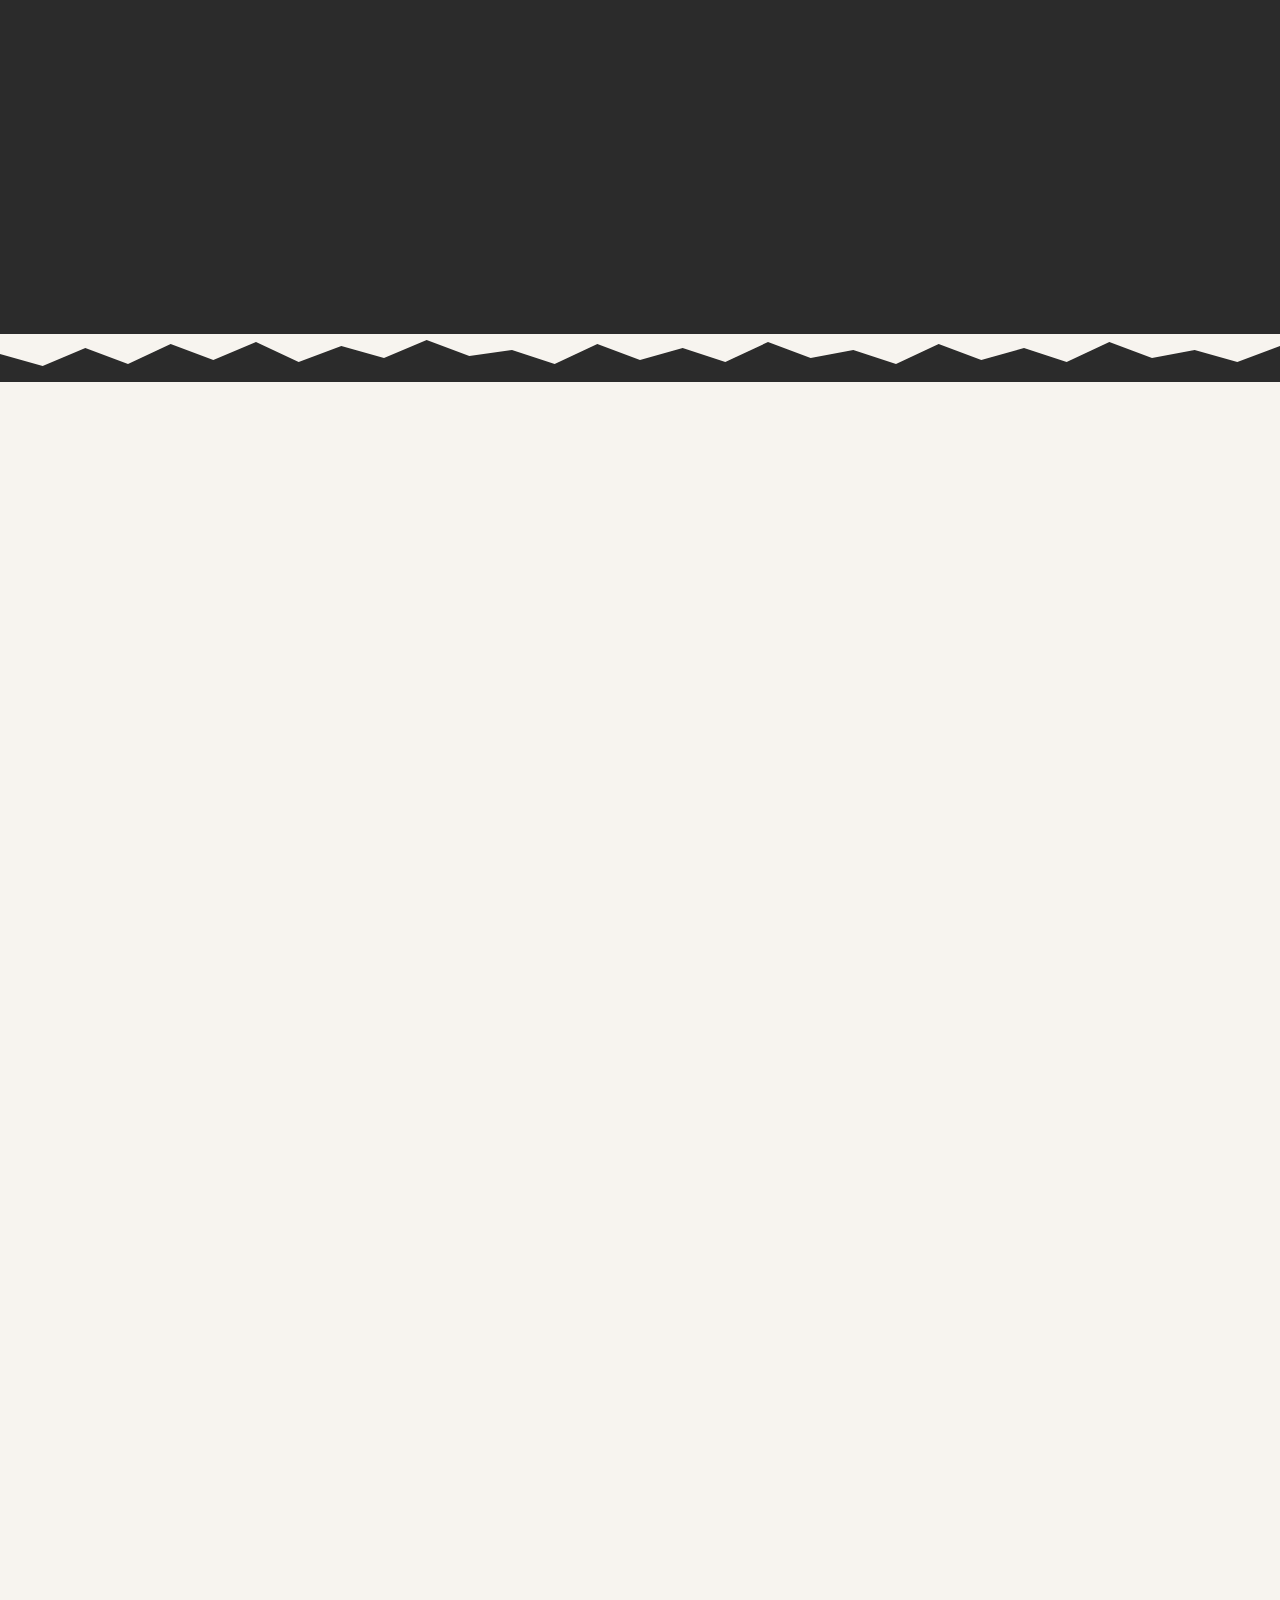
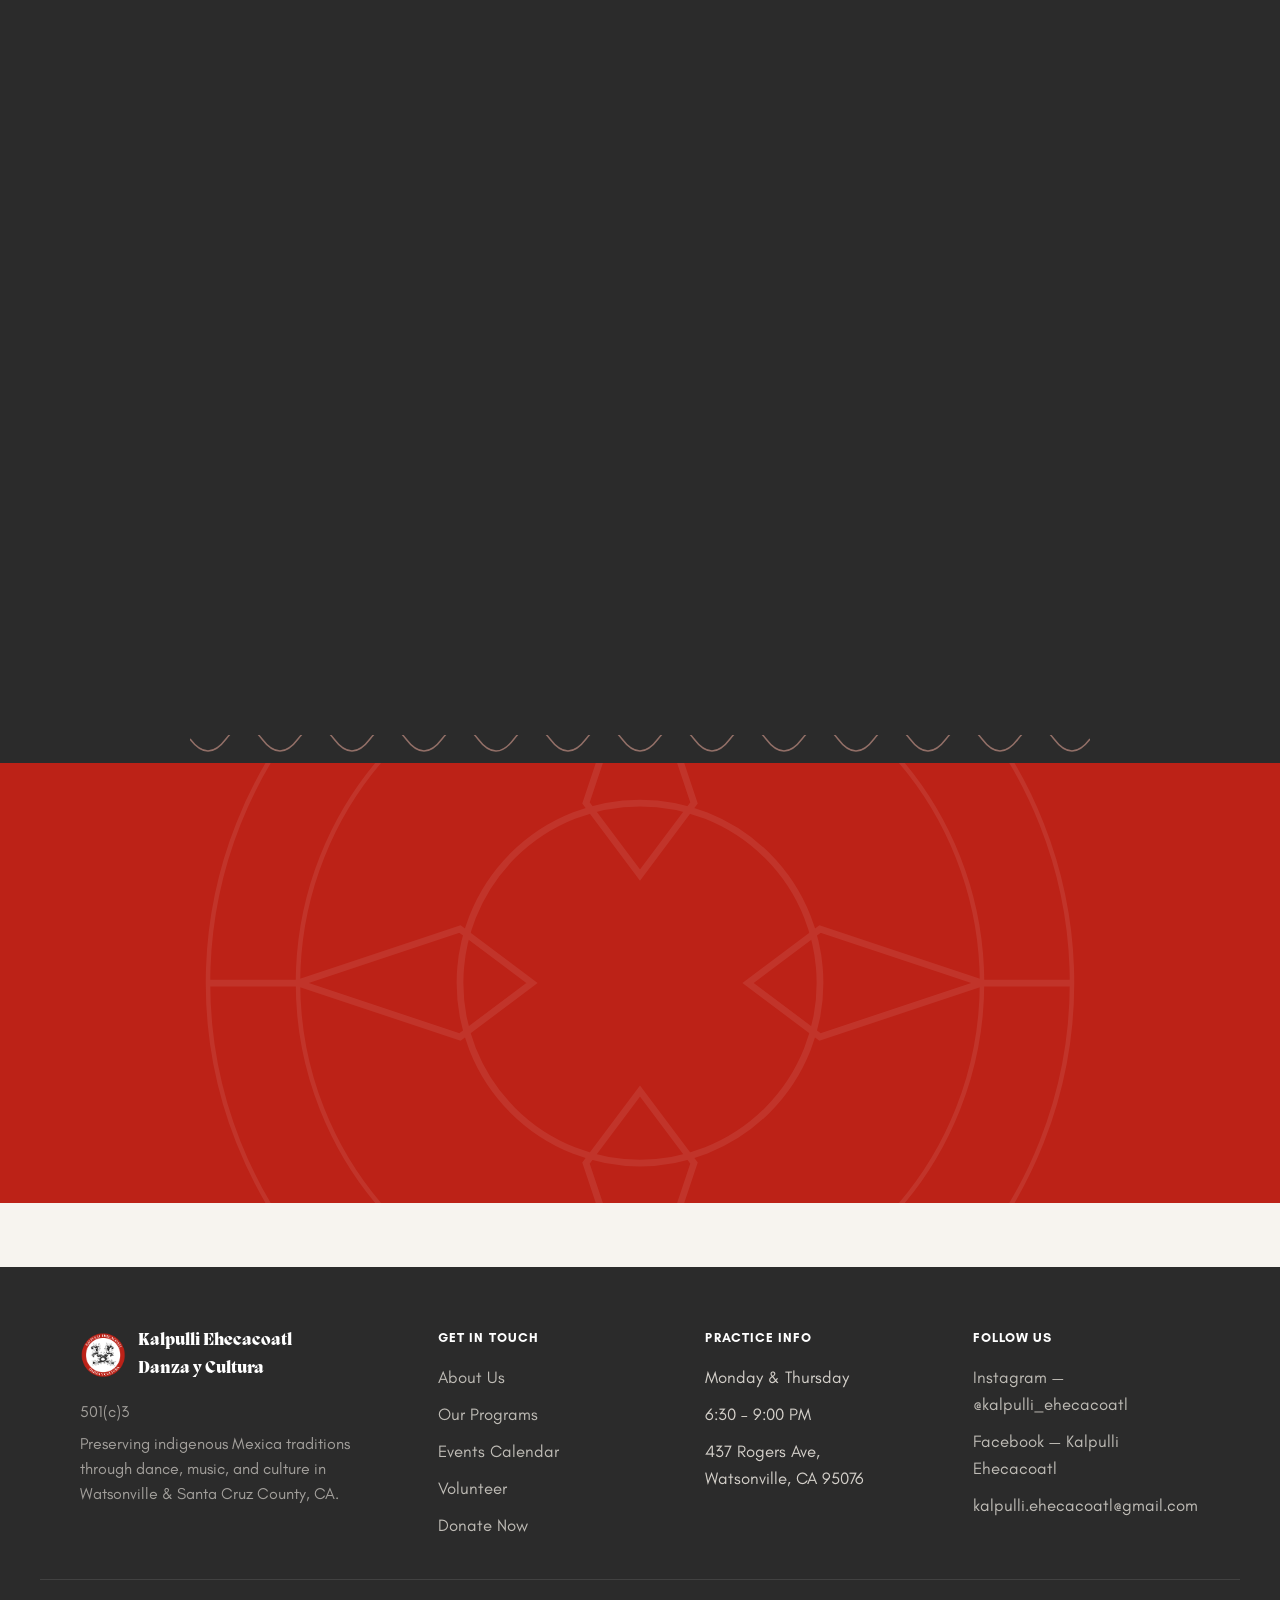
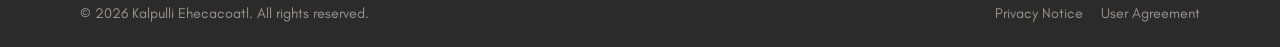
==== commit 4b200856: "Add wind-serpent glyph to About section, fix photo credit line break and CTA legibility" ====
--- a/dia-de-muertos.html
+++ b/dia-de-muertos.html
@@ -34,9 +34,26 @@
   .photo-break > div{aspect-ratio:21/9;}
   @media (max-width: 900px){ .photo-break > div{aspect-ratio:4/3;} }
 
+  /* About intro — two-column layout pairing the intro copy with the
+     Ehecacoatl wind-serpent glyph (the group's namesake symbol), tinted to
+     the site palette so it reads as a graphic mark rather than clip art */
+  .about-intro{display:grid;grid-template-columns:1.2fr .8fr;gap:56px;align-items:center;max-width:1100px;margin:0 auto;}
+  .about-intro-text{max-width:640px;}
+  .about-intro-glyph{display:flex;justify-content:center;align-items:center;}
+  .about-intro-glyph img{width:100%;max-width:280px;height:auto;filter:invert(14%) sepia(70%) saturate(3500%) hue-rotate(350deg) brightness(75%) contrast(95%);opacity:.9;}
+  @media (max-width: 900px){
+    .about-intro{grid-template-columns:1fr;gap:32px;text-align:center;}
+    .about-intro-text{max-width:none;margin:0 auto;}
+    .about-intro-glyph{order:-1;}
+    .about-intro-glyph img{max-width:180px;}
+  }
+
   .stat-grid{display:grid;grid-template-columns:repeat(4,1fr);gap:24px;max-width:760px;margin:48px auto 0;text-align:center;}
-  .stat-grid .num{font-family:var(--serif);font-weight:800;font-size:2.2rem;color:var(--red);}
-  .stat-grid .label{font-size:1.05rem;color:var(--ink-soft);margin-top:4px;}
+  .stat-grid .num-ring{width:104px;height:104px;margin:0 auto;border-radius:50%;border:3px solid var(--red);display:flex;align-items:center;justify-content:center;position:relative;background:radial-gradient(circle at 30% 25%, rgba(188,34,23,0.08), transparent 60%);}
+  .stat-grid .num-ring::before{content:'';position:absolute;inset:-9px;border-radius:50%;border:1.5px dashed rgba(188,34,23,0.35);}
+  .stat-grid .num{font-family:var(--serif);font-weight:800;font-size:2.1rem;color:var(--red);line-height:1;}
+  .stat-grid .label{font-size:1.05rem;color:var(--ink-soft);margin-top:16px;}
+  @media (max-width: 700px){ .stat-grid .num-ring{width:84px;height:84px;} .stat-grid .num{font-size:1.7rem;} }
 
   /* Full-bleed altar panorama — edge-to-edge strip of ritual/altar detail
      shots, no gaps, fixed row height so it reads as one wide photograph */
@@ -52,11 +69,14 @@
   }
 
   .elements-grid{display:grid;grid-template-columns:repeat(auto-fit,minmax(260px,1fr));gap:32px;margin-top:56px;text-align:left;}
+  .element-item .icon-badge{width:56px;height:56px;border-radius:50%;background:rgba(188,34,23,0.15);border:1.5px solid rgba(232,168,154,0.5);display:flex;align-items:center;justify-content:center;margin-bottom:16px;}
+  .element-item .icon-badge svg{width:26px;height:26px;stroke:#e8a89a;fill:none;stroke-width:1.6;stroke-linecap:round;stroke-linejoin:round;}
   .element-item h4{font-family:var(--serif);font-weight:800;font-size:1.2rem;margin-bottom:8px;color:#fff;}
   .element-item p{color:rgba(242,237,230,0.75);font-size:1.2rem;line-height:1.7;}
 
   .donor-list{columns:2;column-gap:40px;max-width:640px;margin:40px auto 0;text-align:left;}
-  .donor-list li{list-style:none;padding:8px 0;border-bottom:1px solid var(--line);font-size:1.2rem;}
+  .donor-list li{list-style:none;padding:8px 0 8px 22px;border-bottom:1px solid var(--line);font-size:1.2rem;position:relative;}
+  .donor-list li::before{content:'';position:absolute;left:0;top:17px;width:7px;height:7px;background:var(--red);transform:rotate(45deg);}
 
   .moments-wrap{position:relative;margin-top:48px;}
   .moments-carousel{display:flex;gap:24px;overflow-x:auto;scroll-snap-type:x proximity;-webkit-overflow-scrolling:touch;padding-bottom:16px;scrollbar-width:thin;}
@@ -86,14 +106,36 @@
 
   /* FAQ — same pattern as contact.html's .faq-item, reused here on a dark
      section since site.css has no shared version of this component */
-  .faq-item{border-bottom:1px solid var(--line);padding:24px 0;text-align:left;}
+  .faq-item{border-bottom:1px solid var(--line);padding:24px 0;text-align:left;display:flex;gap:18px;align-items:flex-start;}
+  .faq-item .q-badge{flex-shrink:0;width:34px;height:34px;border-radius:50%;background:rgba(232,168,154,0.15);border:1.5px solid rgba(232,168,154,0.5);display:flex;align-items:center;justify-content:center;font-family:var(--serif);font-weight:800;font-size:1rem;color:#e8a89a;margin-top:2px;}
+  .faq-item .faq-body{flex:1;min-width:0;}
   .faq-item h4{font-family:var(--serif);font-weight:800;font-size:1.15rem;margin-bottom:8px;}
   .faq-item p{font-size:1.2rem;line-height:1.7;}
+
+  /* Diamond divider — small rotated-square rhythm mark, an alternative to the
+     hand-drawn underline squiggle for sections that want a bolder full-stop */
+  .diamond-divider{display:flex;align-items:center;justify-content:center;gap:10px;margin:18px 0 0;}
+  .diamond-divider span{width:7px;height:7px;background:var(--red);transform:rotate(45deg);display:block;}
+  .diamond-divider span:nth-child(2){width:10px;height:10px;}
+  .dark-section .diamond-divider span{background:#e8a89a;}
 
   @media (max-width: 700px){
     .stat-grid{grid-template-columns:1fr 1fr;}
     .donor-list{columns:1;}
   }
+
+  /* Petal divider — scalloped row of half-circles, echoing cempasúchil petals,
+     used as a softer alternative to the torn-edge dividers between sections */
+  .petal-divider{display:flex;justify-content:center;background:var(--ink);margin:0;line-height:0;}
+  .petal-divider svg{display:block;width:100%;max-width:900px;height:28px;}
+  .petal-divider path{fill:none;stroke:rgba(232,168,154,0.55);stroke-width:1.5;}
+
+  /* CTA sun-ray accent — a quiet decorative watermark, kept subtle and pushed
+     toward the edges so it never competes with the heading/body/button */
+  .cta-band{position:relative;overflow:hidden;}
+  .cta-band .cta-sun{position:absolute;top:50%;left:50%;width:min(900px,140vw);height:min(900px,140vw);transform:translate(-50%,-50%);z-index:0;opacity:.08;pointer-events:none;}
+  .cta-band .cta-sun circle,.cta-band .cta-sun path{stroke:#fff;fill:none;}
+  .cta-band .wrap{position:relative;z-index:1;}
 </style>
 </head>
 <body>
@@ -163,18 +205,27 @@
 
 <!-- ABOUT THE CEREMONY -->
 <section data-seal-cream>
-  <div class="wrap" style="max-width:820px;">
-    <div class="kicker reveal reveal-up" data-i18n="about-kicker">About the Ceremony</div>
-    <p class="section-body reveal reveal-up" style="text-align:left;max-width:none;" data-i18n="about-p1">Día de Muertos is a sacred tradition centered on honoring and remembering our ancestors and loved ones who have passed. This practice includes the creation of an ofrenda, or altar, adorned with symbolic elements such as cempasúchil (marigold flowers), candles, and the favorite foods and beverages of those being remembered. Through these offerings, we welcome their spirit back to be with us in a meaningful and celebratory way.</p>
-    <p class="section-body reveal reveal-up" style="text-align:left;max-width:none;margin-top:18px;" data-i18n="about-p2">Kalpulli Ehecacoatl hosts an annual Día de Muertos ceremony in Watsonville, California. This public gathering brings together community members and danza groups from across the region to share in prayer, movement, and remembrance. Through danza and ceremony, we honor the lives of our ancestors while keeping our traditions alive.</p>
-
+  <div class="wrap">
+    <div class="about-intro">
+      <div class="about-intro-text">
+        <div class="kicker reveal reveal-up" data-i18n="about-kicker">About the Ceremony</div>
+        <p class="section-body reveal reveal-up" style="text-align:left;max-width:none;" data-i18n="about-p1">Día de Muertos is a sacred tradition centered on honoring and remembering our ancestors and loved ones who have passed. This practice includes the creation of an ofrenda, or altar, adorned with symbolic elements such as cempasúchil (marigold flowers), candles, and the favorite foods and beverages of those being remembered. Through these offerings, we welcome their spirit back to be with us in a meaningful and celebratory way.</p>
+        <p class="section-body reveal reveal-up" style="text-align:left;max-width:none;margin-top:18px;" data-i18n="about-p2">Kalpulli Ehecacoatl hosts an annual Día de Muertos ceremony in Watsonville, California. This public gathering brings together community members and danza groups from across the region to share in prayer, movement, and remembrance. Through danza and ceremony, we honor the lives of our ancestors while keeping our traditions alive.</p>
+      </div>
+      <div class="about-intro-glyph reveal reveal-right">
+        <img src="assets/3.png" alt="Ehecacoatl wind-serpent glyph, the namesake symbol of Kalpulli Ehecacoatl">
+      </div>
+    </div>
+
+    <div class="wrap" style="max-width:820px;padding:0;">
     <div class="kicker reveal reveal-up" style="margin-top:56px;" data-i18n="recap-kicker">Event Recap</div>
     <p class="section-body reveal reveal-up" style="max-width:none;" data-i18n="recap-p">This year for our 2nd annual 2025 Día de Muertos ceremony we were blessed with approximately 200 attendees.</p>
     <div class="stat-grid reveal-stagger">
-      <div><div class="num" data-count-to="5">0</div><div class="label" data-i18n="stat-1">Sahumadoras / Malintzines (fire keepers)</div></div>
-      <div><div class="num" data-count-to="5">0</div><div class="label" data-i18n="stat-2">Atecocollis (conch shell players)</div></div>
-      <div><div class="num" data-count-to="14">0</div><div class="label" data-i18n="stat-3">Huehuets (drummers)</div></div>
-      <div><div class="num" data-count-to="40">0</div><div class="label" data-i18n="stat-4">Group representatives</div></div>
+      <div><div class="num-ring"><div class="num" data-count-to="5">0</div></div><div class="label" data-i18n="stat-1">Sahumadoras / Malintzines (fire keepers)</div></div>
+      <div><div class="num-ring"><div class="num" data-count-to="5">0</div></div><div class="label" data-i18n="stat-2">Atecocollis (conch shell players)</div></div>
+      <div><div class="num-ring"><div class="num" data-count-to="14">0</div></div><div class="label" data-i18n="stat-3">Huehuets (drummers)</div></div>
+      <div><div class="num-ring"><div class="num" data-count-to="40">0</div></div><div class="label" data-i18n="stat-4">Group representatives</div></div>
+    </div>
     </div>
   </div>
 </section>
@@ -190,7 +241,7 @@
   <div class="wrap">
     <div class="kicker reveal reveal-up" data-i18n="elements-kicker">Important Elements</div>
     <h2 class="section-title reveal reveal-up" data-i18n="elements-title">The meaning behind the altar</h2>
-    <svg class="underline-accent reveal reveal-up is-visible" viewBox="0 0 120 12" xmlns="http://www.w3.org/2000/svg"><path d="M2 8 Q 20 2, 38 7 T 74 6 T 118 5"/></svg>
+    <div class="diamond-divider reveal reveal-up"><span></span><span></span><span></span></div>
   </div>
   <div class="altar-panorama reveal-stagger">
     <div>
@@ -206,26 +257,32 @@
   <div class="wrap">
     <div class="elements-grid reveal-stagger">
       <div class="element-item">
+        <div class="icon-badge"><svg viewBox="0 0 24 24"><path d="M4 20V11a8 8 0 0 1 16 0v9"/><path d="M4 20h16"/></svg></div>
         <h4 data-i18n="el-arch-h">Arch</h4>
         <p data-i18n="el-arch-p">The arch in our ceremony represents the horizon sky. The warm tones of orange and red reflect the transition from day into night. Flowers and adornments symbolize the stars, representing the natural cycle of life and death.</p>
       </div>
       <div class="element-item">
+        <div class="icon-badge"><svg viewBox="0 0 24 24"><path d="M4 20h16"/><path d="M6 20v-4h12v4"/><path d="M8 16v-4h8v4"/><path d="M10 12V8h4v4"/></svg></div>
         <h4 data-i18n="el-altar-h">Altar</h4>
         <p data-i18n="el-altar-p">Our altar is composed of essential elements that help us honor and connect with our ancestors. Each item carries symbolic meaning and serves to welcome their spirit.</p>
       </div>
       <div class="element-item">
+        <div class="icon-badge"><svg viewBox="0 0 24 24"><path d="M12 2c1.5 2 2.2 3.6 2.2 5a2.2 2.2 0 1 1-4.4 0c0-1.4.7-3 2.2-5z"/><path d="M8 21h8"/><path d="M12 12v9"/></svg></div>
         <h4 data-i18n="el-candles-h">Candles</h4>
         <p data-i18n="el-candles-p">The light of the candles guides our loved ones back to us, illuminating their path.</p>
       </div>
       <div class="element-item">
+        <div class="icon-badge"><svg viewBox="0 0 24 24"><circle cx="12" cy="12" r="2.5"/><path d="M12 3v4M12 17v4M3 12h4M17 12h4M6 6l2.8 2.8M15.2 15.2 18 18M18 6l-2.8 2.8M8.8 15.2 6 18"/></svg></div>
         <h4>Cempasúchil</h4>
         <p data-i18n="el-cempasuchil-p">Known in Nahuatl as cempowalxochitl, meaning "twenty flowers," these bright orange petals and their strong scent guide spirits home.</p>
       </div>
       <div class="element-item">
+        <div class="icon-badge"><svg viewBox="0 0 24 24"><rect x="3" y="7" width="18" height="10" rx="1.5"/><path d="M7 7v10M11 7v10M15 7v10M19 7v10"/></svg></div>
         <h4 data-i18n="el-petate-h">Petate</h4>
         <p data-i18n="el-petate-p">A traditional woven mat that symbolizes rest, life, and death, and the connection between the physical and spiritual worlds.</p>
       </div>
       <div class="element-item">
+        <div class="icon-badge"><svg viewBox="0 0 24 24"><path d="M7 21V11a5 5 0 0 1 10 0v10"/><path d="M7 15h10"/></svg></div>
         <h4 data-i18n="el-tamales-h">Tamales</h4>
         <p data-i18n="el-tamales-p">Tamales represent the human body and our connection to maize. Many Indigenous cultures refer to themselves as hijos de maíz — children of corn — reflecting the deep relationship between identity, sustenance, and the earth.</p>
       </div>
@@ -253,7 +310,7 @@
   <div class="wrap" style="max-width:760px;text-align:center;">
     <div class="kicker reveal reveal-up" data-i18n="donors-kicker">Donors</div>
     <h2 class="section-title reveal reveal-up" data-i18n="donors-title">With gratitude to our community</h2>
-    <svg class="underline-accent reveal reveal-up is-visible" viewBox="0 0 120 12" xmlns="http://www.w3.org/2000/svg"><path d="M2 8 Q 20 2, 38 7 T 74 6 T 118 5"/></svg>
+    <div class="diamond-divider reveal reveal-up"><span></span><span></span><span></span></div>
     <p class="section-body reveal reveal-up" data-i18n="donors-body">We are incredibly grateful for the overwhelming support that made this event possible. Members of our community contributed countless hours, resources, and energy to bring this ceremony to life. We also extend our appreciation to local businesses and organizations whose donations supported key elements such as the altar, community spaces, and shared meals.</p>
     <ul class="donor-list reveal-stagger">
       <li>Santa Rosa Bakery</li>
@@ -274,8 +331,8 @@
 <section data-seal-cream style="padding-top:0;">
   <div class="wrap">
     <div class="kicker reveal reveal-up" data-i18n="moments-kicker">Moments From the Ceremony</div>
-    <h2 class="section-title reveal reveal-up" data-i18n="moments-title">Photo credit — Jorge Tlac Orozco</h2>
-    <svg class="underline-accent reveal reveal-up is-visible" viewBox="0 0 120 12" xmlns="http://www.w3.org/2000/svg"><path d="M2 8 Q 20 2, 38 7 T 74 6 T 118 5"/></svg>
+    <h2 class="section-title reveal reveal-up" data-i18n-html="moments-title">Photo credit<br>Jorge Tlac Orozco</h2>
+    <div class="diamond-divider reveal reveal-up"><span></span><span></span><span></span></div>
     <div class="moments-wrap reveal reveal-up">
     <button class="moments-paddle is-prev" type="button" aria-label="Previous photos" data-moments-prev disabled>
       <svg viewBox="0 0 24 24"><path d="M15 5 L8 12 L15 19"/></svg>
@@ -314,27 +371,58 @@
     <svg class="underline-accent reveal reveal-up is-visible" viewBox="0 0 120 12" xmlns="http://www.w3.org/2000/svg"><path d="M2 8 Q 20 2, 38 7 T 74 6 T 118 5"/></svg>
     <div class="reveal-stagger" style="max-width:760px;margin:48px auto 0;">
       <div class="faq-item" style="border-bottom-color:rgba(255,255,255,0.1);">
-        <h4 style="color:#fff;" data-i18n="faq-1-q">What is Día de Muertos?</h4>
-        <p data-i18n="faq-1-a">Día de Muertos is a sacred tradition, dating back to the time of the Aztecs, centered on honoring and remembering our ancestors and loved ones who have passed. Families create an ofrenda adorned with cempasúchil, candles, and offerings to welcome their spirits back for a meaningful, celebratory reunion.</p>
+        <div class="q-badge">Q</div>
+        <div class="faq-body">
+          <h4 style="color:#fff;" data-i18n="faq-1-q">What is Día de Muertos?</h4>
+          <p data-i18n="faq-1-a">Día de Muertos is a sacred tradition, dating back to the time of the Aztecs, centered on honoring and remembering our ancestors and loved ones who have passed. Families create an ofrenda adorned with cempasúchil, candles, and offerings to welcome their spirits back for a meaningful, celebratory reunion.</p>
+        </div>
       </div>
       <div class="faq-item" style="border-bottom-color:rgba(255,255,255,0.1);">
-        <h4 style="color:#fff;" data-i18n="faq-2-q">Is the ceremony open to everyone?</h4>
-        <p data-i18n="faq-2-a">Yes. Everyone is welcome to attend and take part in honoring this tradition with us, regardless of background. We welcome the whole community to learn about and celebrate indigenous Mexica heritage alongside us.</p>
+        <div class="q-badge">Q</div>
+        <div class="faq-body">
+          <h4 style="color:#fff;" data-i18n="faq-2-q">Is the ceremony open to everyone?</h4>
+          <p data-i18n="faq-2-a">Yes. Everyone is welcome to attend and take part in honoring this tradition with us, regardless of background. We welcome the whole community to learn about and celebrate indigenous Mexica heritage alongside us.</p>
+        </div>
       </div>
       <div class="faq-item" style="border-bottom-color:rgba(255,255,255,0.1);">
-        <h4 style="color:#fff;" data-i18n="faq-3-q">When is the next ceremony?</h4>
-        <p data-i18n-html="faq-3-a">Kalpulli Ehecacoatl hosts this ceremony annually in Watsonville, California. Follow us on social media or reach out through our <a href="contact.html" style="color:#e8a89a;text-decoration:underline;">Contact page</a> for this year's date and details.</p>
+        <div class="q-badge">Q</div>
+        <div class="faq-body">
+          <h4 style="color:#fff;" data-i18n="faq-3-q">When is the next ceremony?</h4>
+          <p data-i18n-html="faq-3-a">Kalpulli Ehecacoatl hosts this ceremony annually in Watsonville, California. Follow us on social media or reach out through our <a href="contact.html" style="color:#e8a89a;text-decoration:underline;">Contact page</a> for this year's date and details.</p>
+        </div>
       </div>
       <div class="faq-item" style="border-bottom:none;">
-        <h4 style="color:#fff;" data-i18n="faq-4-q">How can I get involved?</h4>
-        <p data-i18n-html="faq-4-a">Members of Kalpulli Ehecacoatl help build the altar, lead the procession, and keep this ceremony alive each year. Visit our <a href="join-us.html" style="color:#e8a89a;text-decoration:underline;">Join Us page</a> to learn about becoming part of our community.</p>
-      </div>
-    </div>
-  </div>
-</section>
+        <div class="q-badge">Q</div>
+        <div class="faq-body">
+          <h4 style="color:#fff;" data-i18n="faq-4-q">How can I get involved?</h4>
+          <p data-i18n-html="faq-4-a">Members of Kalpulli Ehecacoatl help build the altar, lead the procession, and keep this ceremony alive each year. Visit our <a href="join-us.html" style="color:#e8a89a;text-decoration:underline;">Join Us page</a> to learn about becoming part of our community.</p>
+        </div>
+      </div>
+    </div>
+  </div>
+</section>
+
+<div class="petal-divider">
+  <svg viewBox="0 0 900 28" preserveAspectRatio="none" xmlns="http://www.w3.org/2000/svg">
+    <path d="M0,4 Q 18,28 36,4 T 72,4 T 108,4 T 144,4 T 180,4 T 216,4 T 252,4 T 288,4 T 324,4 T 360,4 T 396,4 T 432,4 T 468,4 T 504,4 T 540,4 T 576,4 T 612,4 T 648,4 T 684,4 T 720,4 T 756,4 T 792,4 T 828,4 T 864,4 T 900,4"/>
+  </svg>
+</div>
 
 <!-- CTA -->
 <section class="cta-band">
+  <svg class="cta-sun" viewBox="0 0 200 200" xmlns="http://www.w3.org/2000/svg" aria-hidden="true">
+    <circle cx="100" cy="100" r="96" stroke-width="1"/>
+    <circle cx="100" cy="100" r="76" stroke-width="1"/>
+    <circle cx="100" cy="100" r="40" stroke-width="1.5"/>
+    <g stroke-width="1.5">
+      <path d="M100 4 L100 24 M100 176 L100 196 M4 100 L24 100 M176 100 L196 100"/>
+      <path d="M29 29 L43 43 M157 157 L171 171 M29 171 L43 157 M157 43 L171 29"/>
+      <path d="M100 24 L112 60 L100 76 L88 60 Z"/>
+      <path d="M100 176 L112 140 L100 124 L88 140 Z"/>
+      <path d="M24 100 L60 88 L76 100 L60 112 Z"/>
+      <path d="M176 100 L140 88 L124 100 L140 112 Z"/>
+    </g>
+  </svg>
   <div class="wrap reveal reveal-up">
     <h2 data-i18n="cta-title">Join Us Next Time</h2>
     <p data-i18n="cta-body">Follow us on social media to stay updated on this year's ceremony date and details.</p>
@@ -426,7 +514,7 @@
     'donors-body': 'Estamos increíblemente agradecidos por el abrumador apoyo que hizo posible este evento. Miembros de nuestra comunidad contribuyeron incontables horas, recursos y energía para dar vida a esta ceremonia. También extendemos nuestro agradecimiento a los negocios y organizaciones locales cuyas donaciones apoyaron elementos clave como el altar, los espacios comunitarios y las comidas compartidas.',
     'donors-thanks': 'Agradecimiento especial a Adela Naranjo por su generosa contribución como miembro de la comunidad.',
     'moments-kicker': 'Momentos de la Ceremonia',
-    'moments-title': 'Crédito de fotografía — Jorge Tlac Orozco',
+    'moments-title': 'Crédito de fotografía<br>Jorge Tlac Orozco',
     'moments-body': 'Explora fotografías que capturan momentos de oración, danza, comunidad y recuerdo a lo largo de la ceremonia.',
     'moments-cta': 'Ver Álbum de Fotos Completo',
     'faq-kicker': 'Preguntas Frecuentes',
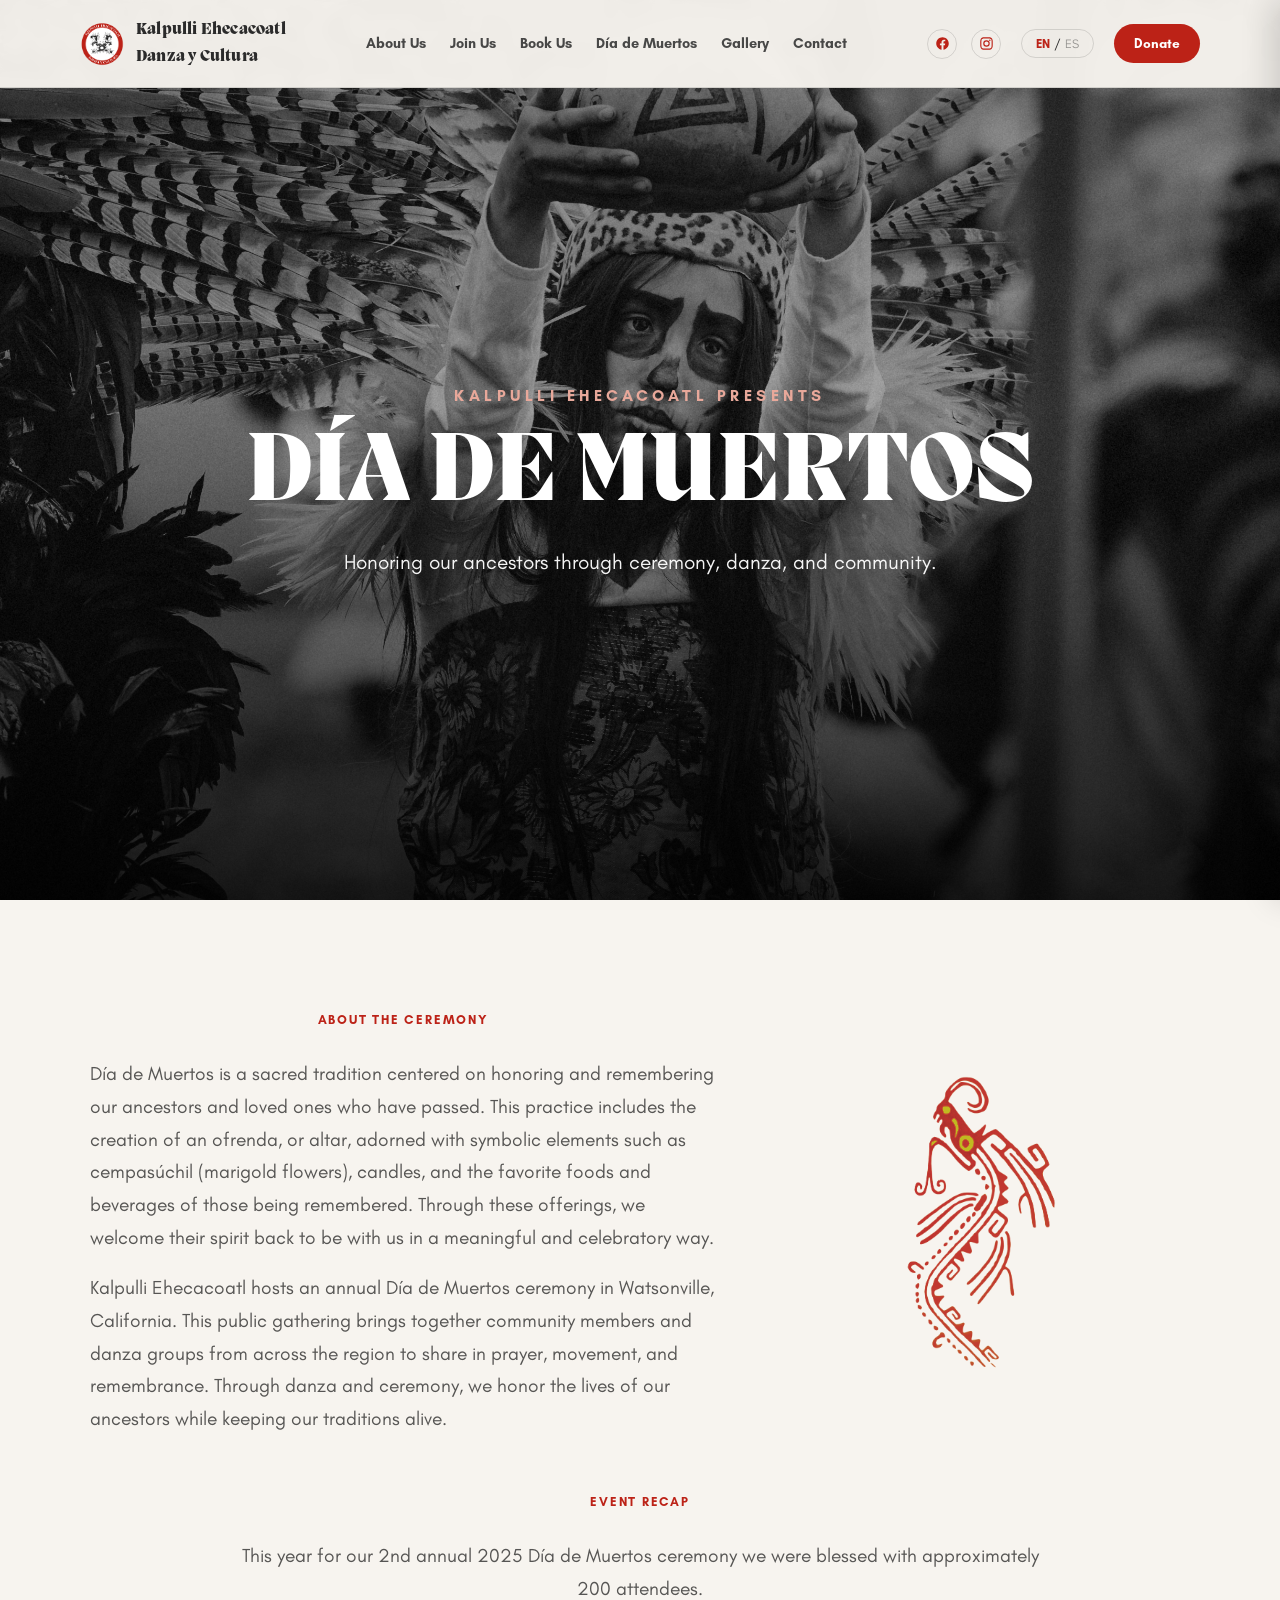
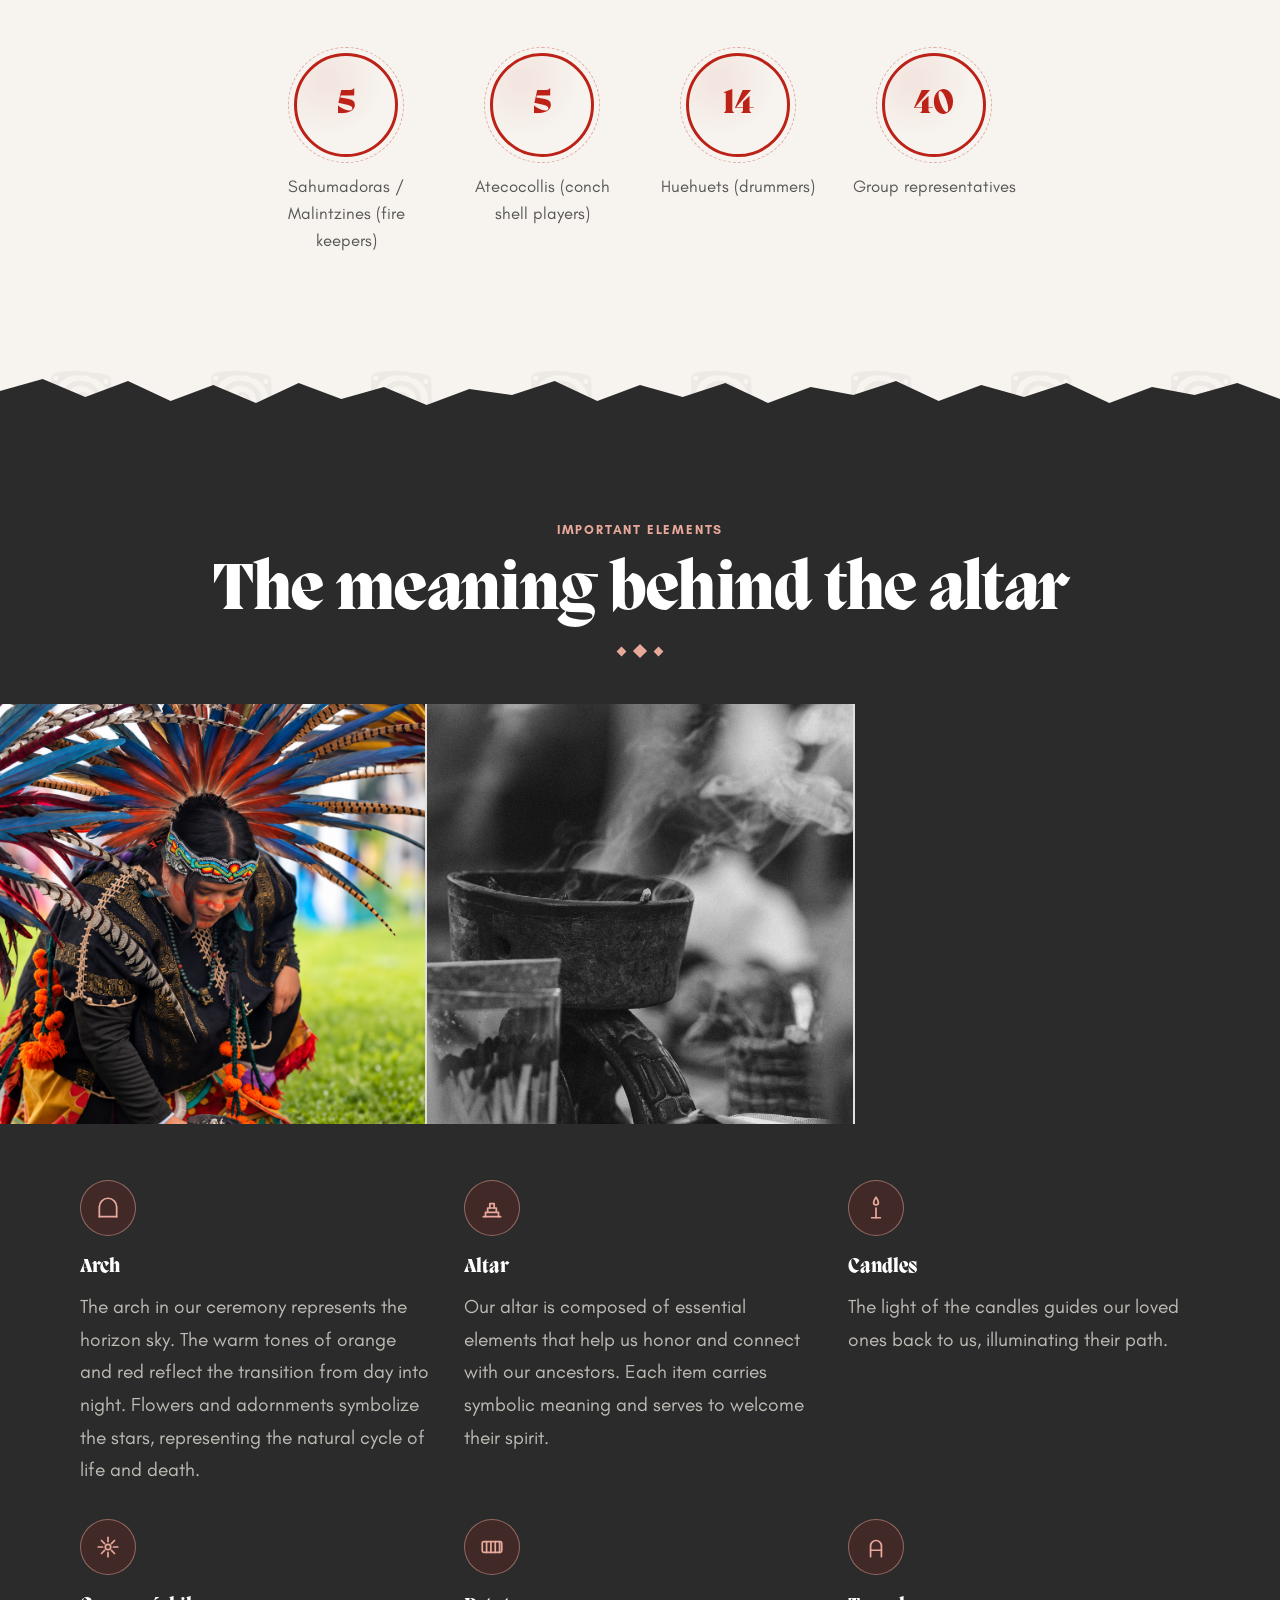
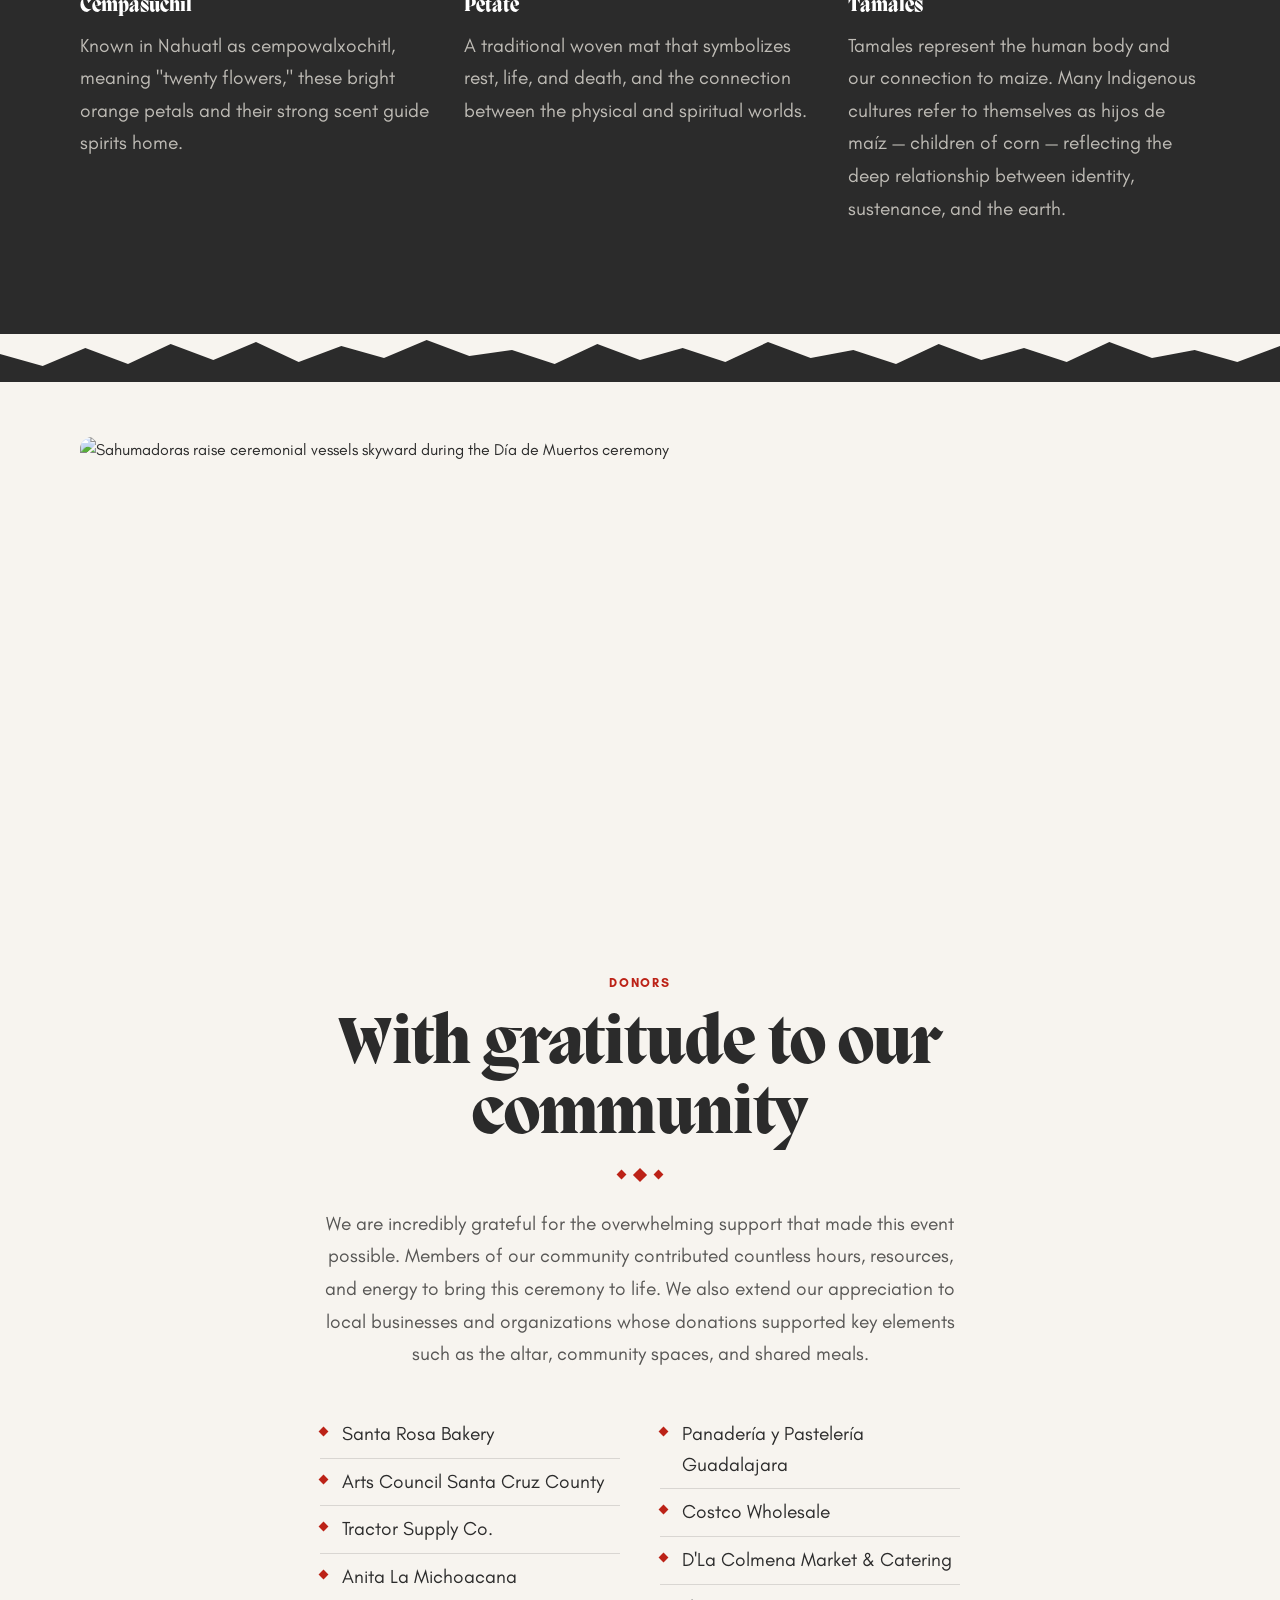
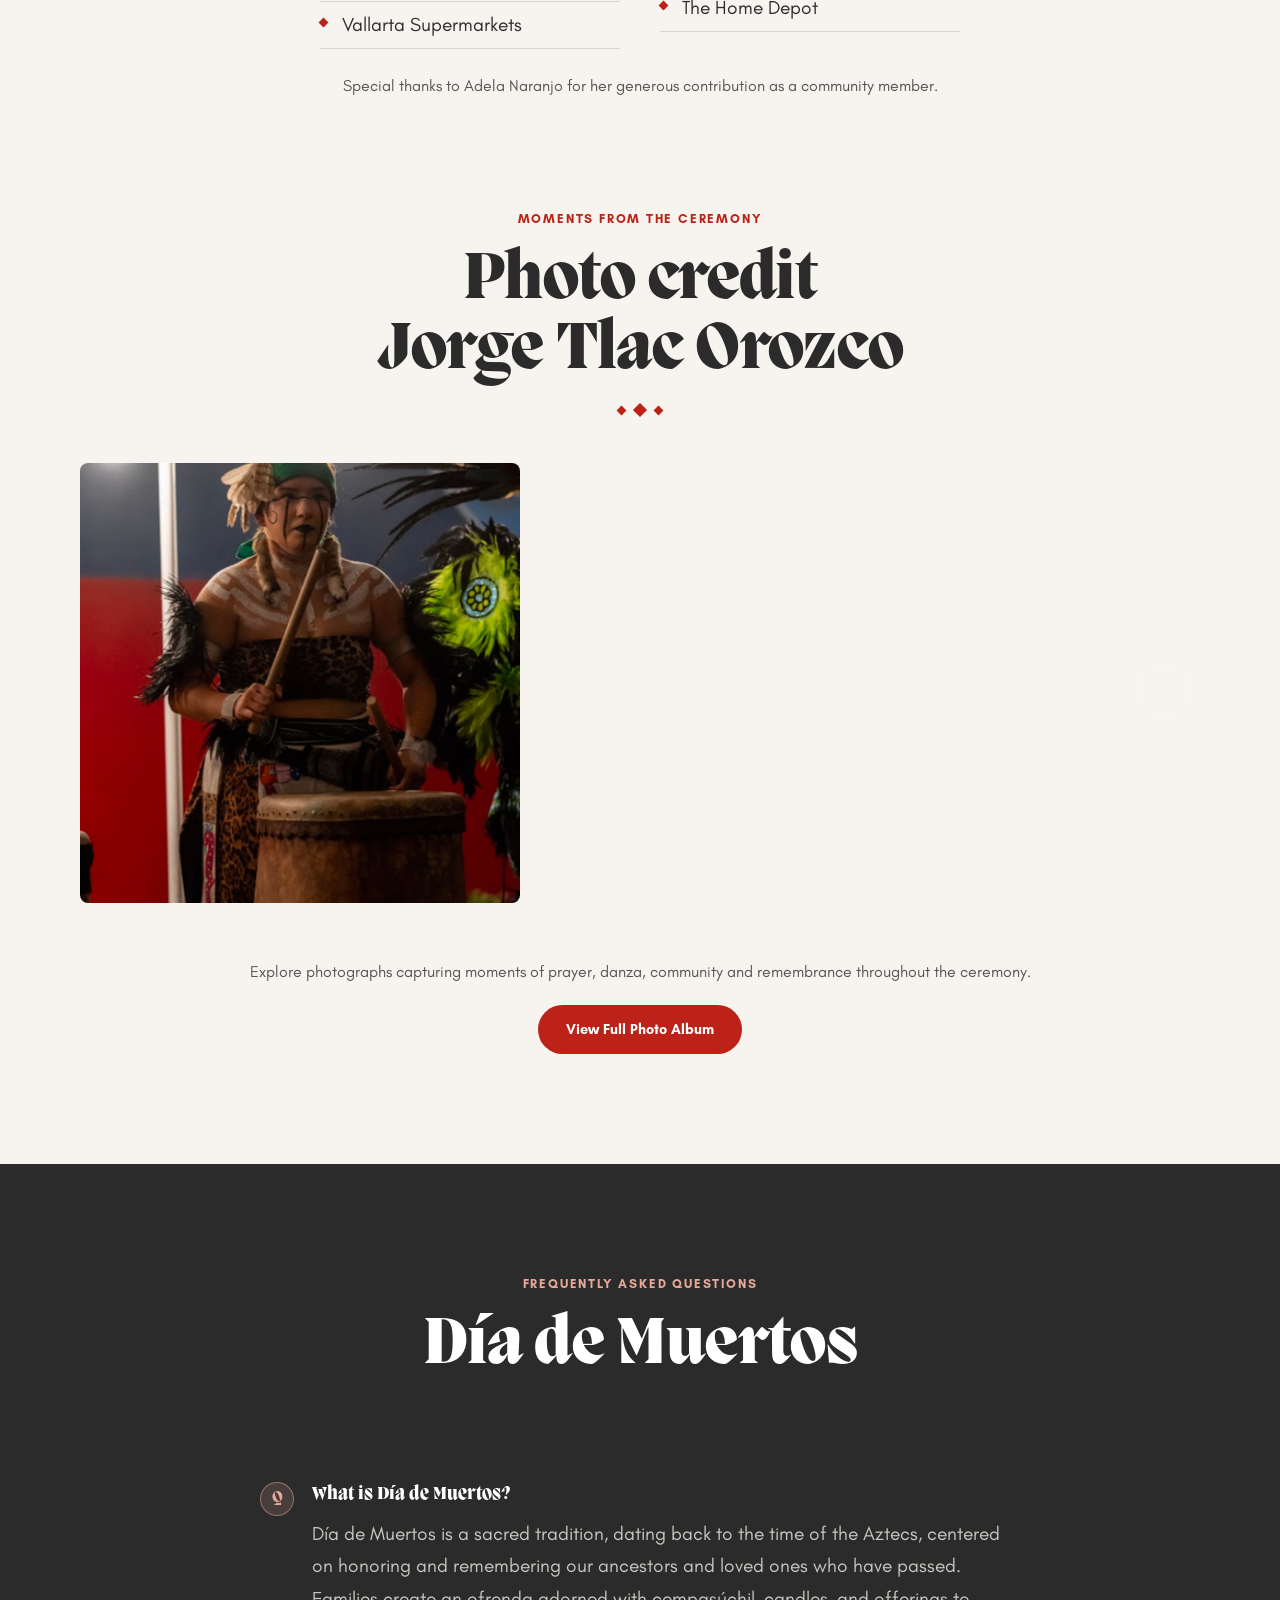
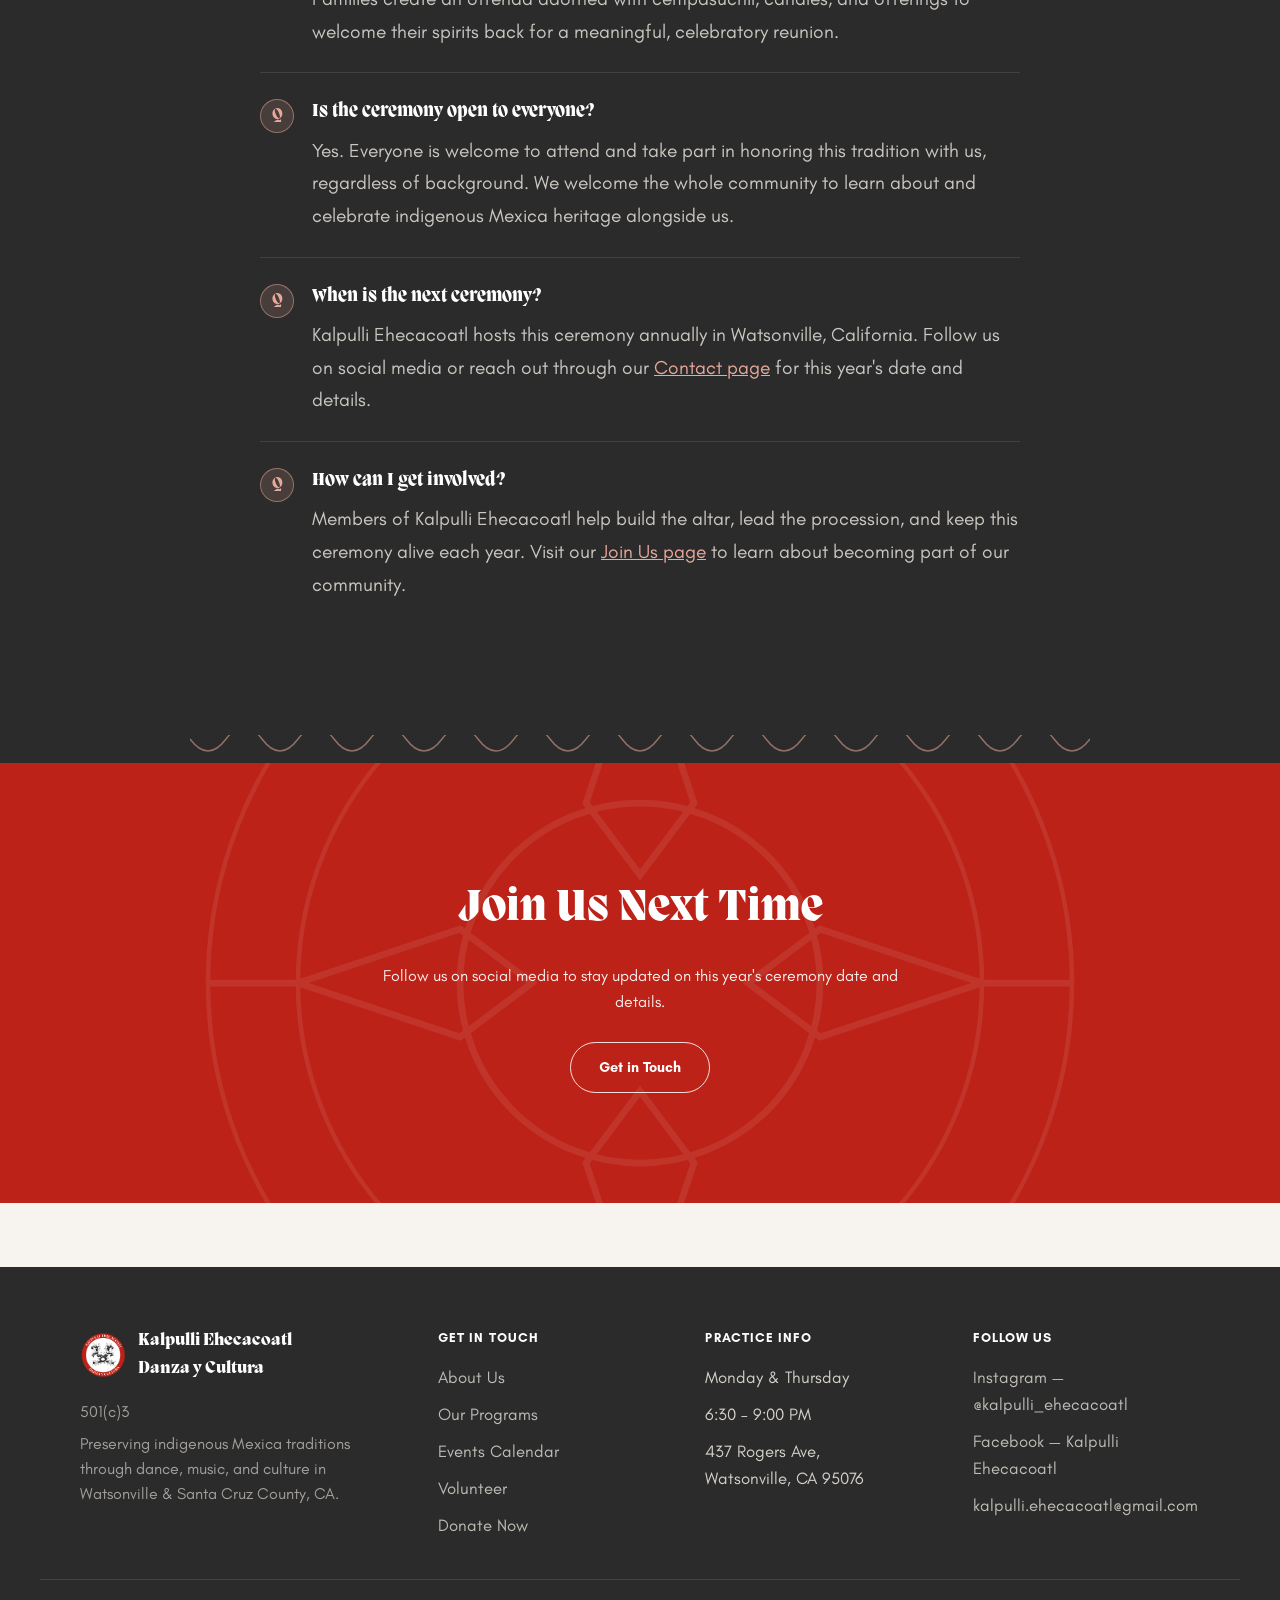
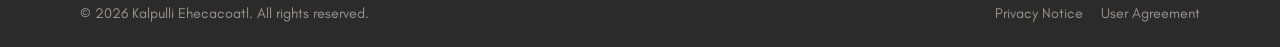
==== commit 548c2892: "Swap photo-break image to dia-de-muertos-12-v2" ====
--- a/dia-de-muertos.html
+++ b/dia-de-muertos.html
@@ -143,7 +143,7 @@
 <header>
   <div class="bar">
     <a href="index.html" class="logo">
-      <span class="mark"><img src="assets/new_logo.png" alt="Kalpulli Ehecacoatl seal"></span>
+      <span class="mark"><img src="assets/new_logo.png" alt="Kalpulli Ehecacoatl seal" width="44" height="44" decoding="async"></span>
       Kalpulli Ehecacoatl<br>Danza y Cultura
     </a>
     <nav>
@@ -213,7 +213,7 @@
         <p class="section-body reveal reveal-up" style="text-align:left;max-width:none;margin-top:18px;" data-i18n="about-p2">Kalpulli Ehecacoatl hosts an annual Día de Muertos ceremony in Watsonville, California. This public gathering brings together community members and danza groups from across the region to share in prayer, movement, and remembrance. Through danza and ceremony, we honor the lives of our ancestors while keeping our traditions alive.</p>
       </div>
       <div class="about-intro-glyph reveal reveal-right">
-        <img src="assets/3.png" alt="Ehecacoatl wind-serpent glyph, the namesake symbol of Kalpulli Ehecacoatl">
+        <img src="assets/3.png" alt="Ehecacoatl wind-serpent glyph, the namesake symbol of Kalpulli Ehecacoatl" width="3240" height="5760" decoding="async">
       </div>
     </div>
 
@@ -245,13 +245,13 @@
   </div>
   <div class="altar-panorama reveal-stagger">
     <div>
-      <img src="assets/dia-de-muertos-4-v2.png" alt="A dancer kneels to place the sahumador at the altar, marigold offerings at her side">
+      <img src="assets/dia-de-muertos-4-v2.png" alt="A dancer kneels to place the sahumador at the altar, marigold offerings at her side" width="4819" height="7228" loading="lazy" decoding="async">
     </div>
     <div>
-      <img src="assets/93-DSC06798.jpg" alt="Black and white close-up of copal incense burning in a stone vessel, smoke rising">
+      <img src="assets/93-DSC06798.jpg" alt="Black and white close-up of copal incense burning in a stone vessel, smoke rising" width="2172" height="1444" loading="lazy" decoding="async">
     </div>
     <div>
-      <img src="assets/313-DSC08373.jpg" alt="A dancer in a wide fan headdress holds a ceremonial rattle, eyes closed in prayer">
+      <img src="assets/313-DSC08373.jpg" alt="A dancer in a wide fan headdress holds a ceremonial rattle, eyes closed in prayer" width="3491" height="5236" loading="lazy" decoding="async">
     </div>
   </div>
   <div class="wrap">
@@ -300,7 +300,7 @@
 <section data-seal-cream style="padding-top:56px;padding-bottom:0;">
   <div class="photo-break reveal reveal-up">
     <div style="border-radius:12px;overflow:hidden;">
-      <img src="assets/dia-de-muertos-12.png" alt="Sahumadoras raise ceremonial vessels skyward during the Día de Muertos ceremony" style="width:100%;height:100%;object-fit:cover;display:block;">
+      <img src="assets/dia-de-muertos-12-v2.png" alt="Sahumadoras raise ceremonial vessels skyward during the Día de Muertos ceremony" style="width:100%;height:100%;object-fit:cover;display:block;" width="2054" height="1630" loading="lazy" decoding="async">
     </div>
   </div>
 </section>
@@ -341,18 +341,18 @@
       <svg viewBox="0 0 24 24"><path d="M9 5 L16 12 L9 19"/></svg>
     </button>
     <div class="moments-carousel reveal-stagger" data-moments-track>
-      <div><img src="assets/dia-de-muertos-2.png" alt="A huehuet drummer plays during the ceremony"></div>
-      <div><img src="assets/193-DSC07924.jpg" alt="A dancer in a vivid orange and yellow feather headdress looks skyward mid-ceremony"></div>
-      <div><img src="assets/307-DSC08358.jpg" alt="A dancer in black and orange beaded regalia mid-kick, fully airborne"></div>
-      <div><img src="assets/dia-de-muertos-5.png" alt="A dancer wears an animal-skull headdress and skeletal face paint"></div>
-      <div><img src="assets/117-DSC06808.jpg" alt="A row of drummers in profile, feather regalia visible, black and white"></div>
-      <div><img src="assets/211-DSC07984.jpg" alt="A dancer in a coyote-pelt and pheasant-feather headdress, calm profile"></div>
-      <div><img src="assets/121-DSC07710.jpg" alt="A dancer in a towering red and black feather headdress with a gourd rattle mid-stride"></div>
-      <div><img src="assets/dia-de-muertos-8.png" alt="A Malintzin performs the sahumado, cleansing with copal smoke over candles and marigolds"></div>
-      <div><img src="assets/103-DSC07634.jpg" alt="A dancer in white executes a high kick with feathered anklets"></div>
-      <div><img src="assets/289-DSC08285.jpg" alt="A dancer in a flowing yellow dress spins mid-motion, hair in the wind"></div>
-      <div><img src="assets/dia-de-muertos-11.png" alt="A close view of the copal burner and candles at the altar, community gathered beyond"></div>
-      <div><img src="assets/391-DSC07123.jpg" alt="A dancer in a sequined dress spins with a feather fan raised overhead, black and white"></div>
+      <div><img src="assets/dia-de-muertos-2.png" alt="A huehuet drummer plays during the ceremony" loading="lazy" decoding="async"></div>
+      <div><img src="assets/193-DSC07924.jpg" alt="A dancer in a vivid orange and yellow feather headdress looks skyward mid-ceremony" width="3491" height="5236" loading="lazy" decoding="async"></div>
+      <div><img src="assets/307-DSC08358.jpg" alt="A dancer in black and orange beaded regalia mid-kick, fully airborne" width="4618" height="6927" loading="lazy" decoding="async"></div>
+      <div><img src="assets/dia-de-muertos-5.png" alt="A dancer wears an animal-skull headdress and skeletal face paint" loading="lazy" decoding="async"></div>
+      <div><img src="assets/117-DSC06808.jpg" alt="A row of drummers in profile, feather regalia visible, black and white" width="4032" height="6048" loading="lazy" decoding="async"></div>
+      <div><img src="assets/211-DSC07984.jpg" alt="A dancer in a coyote-pelt and pheasant-feather headdress, calm profile" width="4868" height="7304" loading="lazy" decoding="async"></div>
+      <div><img src="assets/121-DSC07710.jpg" alt="A dancer in a towering red and black feather headdress with a gourd rattle mid-stride" width="5129" height="7693" loading="lazy" decoding="async"></div>
+      <div><img src="assets/dia-de-muertos-8.png" alt="A Malintzin performs the sahumado, cleansing with copal smoke over candles and marigolds" loading="lazy" decoding="async"></div>
+      <div><img src="assets/103-DSC07634.jpg" alt="A dancer in white executes a high kick with feathered anklets" width="4455" height="6682" loading="lazy" decoding="async"></div>
+      <div><img src="assets/289-DSC08285.jpg" alt="A dancer in a flowing yellow dress spins mid-motion, hair in the wind" width="2404" height="1434" loading="lazy" decoding="async"></div>
+      <div><img src="assets/dia-de-muertos-11.png" alt="A close view of the copal burner and candles at the altar, community gathered beyond" loading="lazy" decoding="async"></div>
+      <div><img src="assets/391-DSC07123.jpg" alt="A dancer in a sequined dress spins with a feather fan raised overhead, black and white" loading="lazy" decoding="async"></div>
     </div>
     </div>
     <p class="reveal reveal-up" style="text-align:center;margin-top:40px;color:var(--ink-soft);" data-i18n="moments-body">Explore photographs capturing moments of prayer, danza, community and remembrance throughout the ceremony.</p>
@@ -436,7 +436,7 @@
   <div class="wrap footer-top">
     <div class="footer-brand">
       <a href="index.html" class="logo-f">
-        <span class="mark"><img src="assets/new_logo.png" alt="Kalpulli Ehecacoatl seal"></span>
+        <span class="mark"><img src="assets/new_logo.png" alt="Kalpulli Ehecacoatl seal" width="44" height="44" decoding="async"></span>
         <h4>Kalpulli Ehecacoatl<br>Danza y Cultura</h4>
       </a>
       <p class="footer-brand-tag">501(c)3</p>
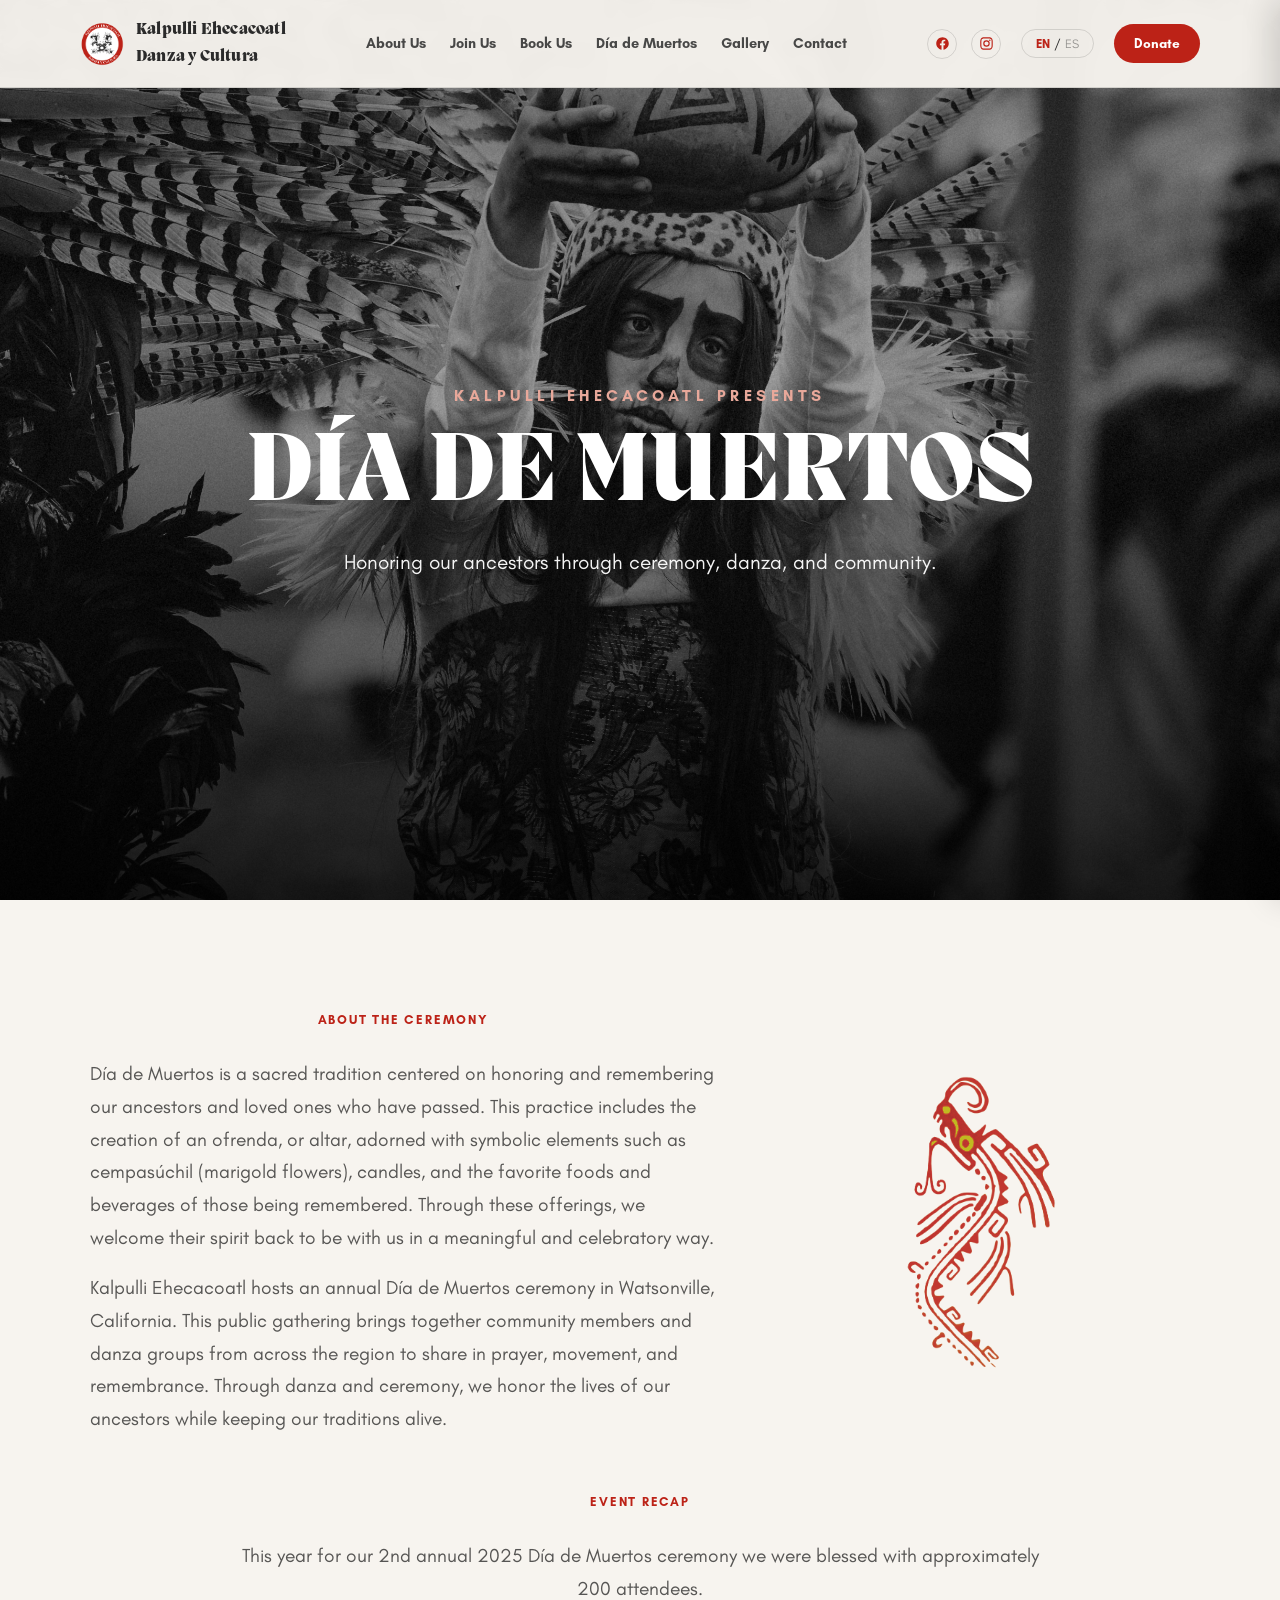
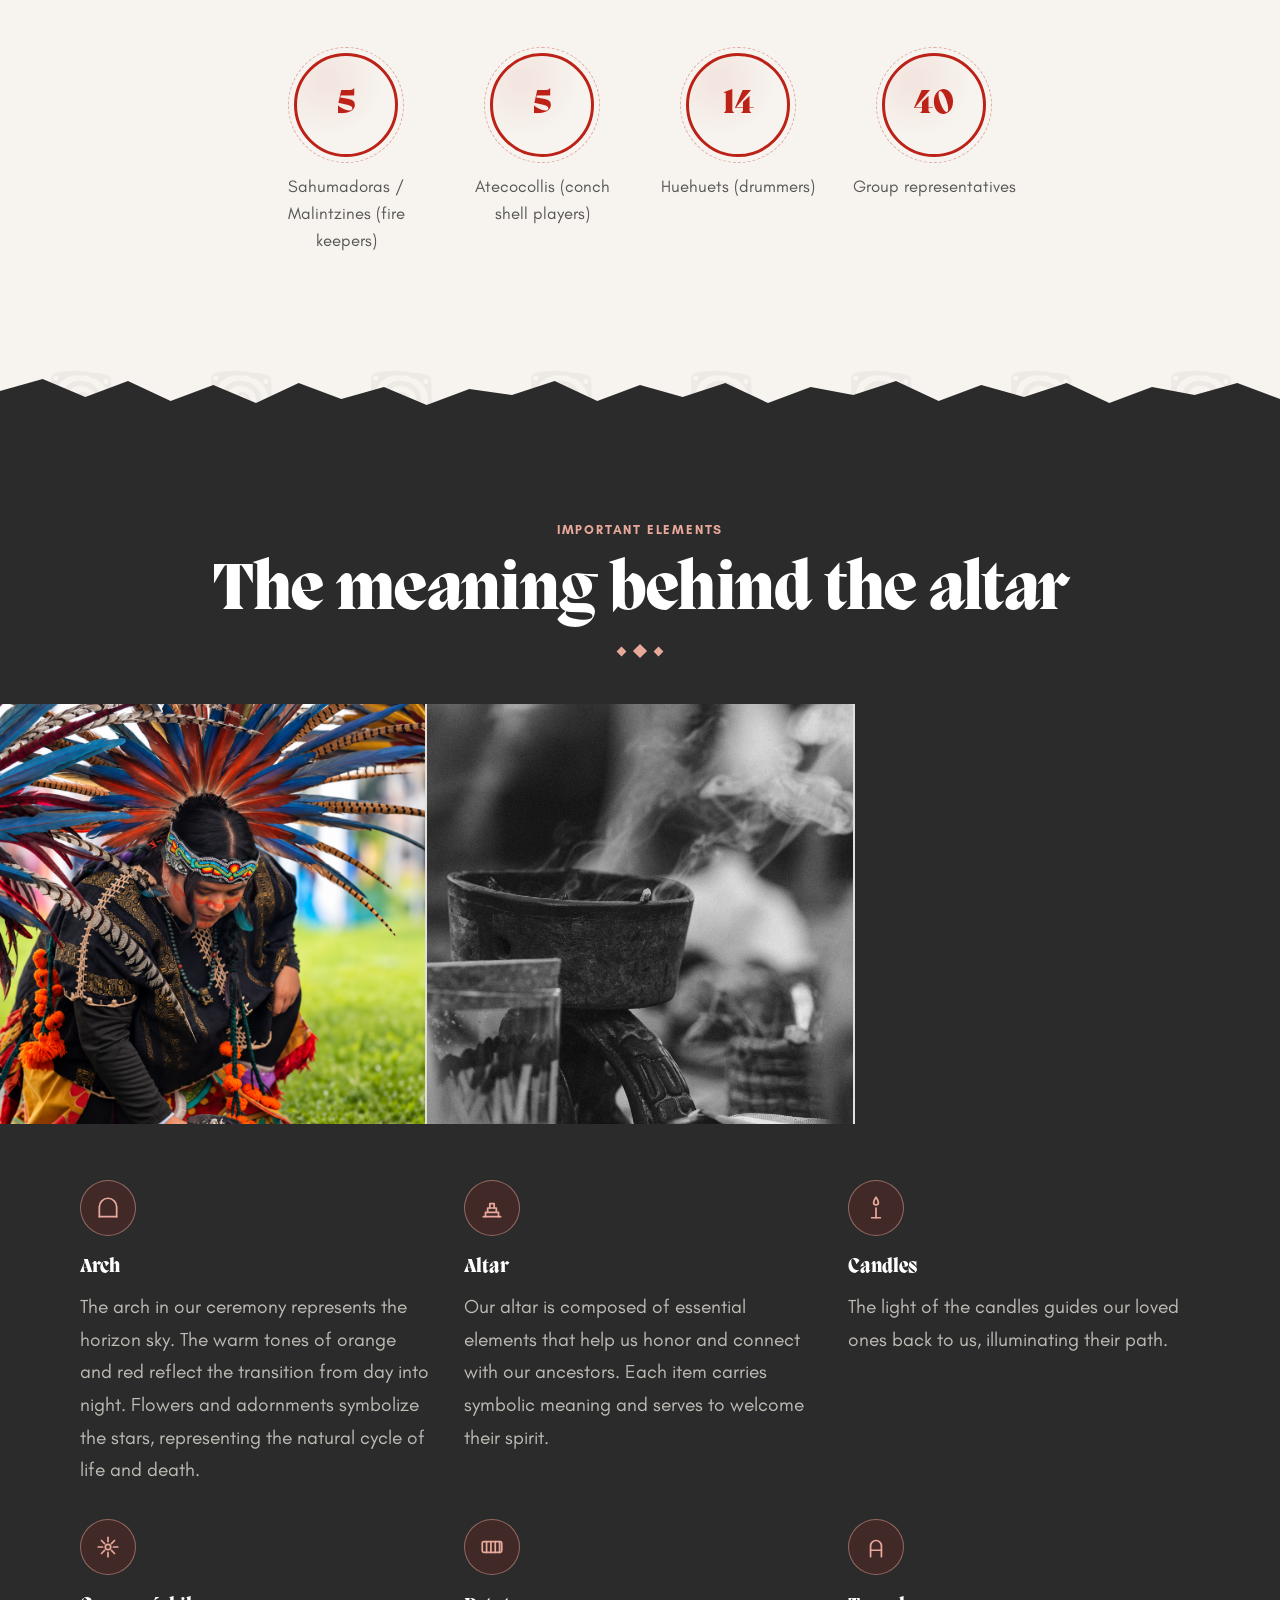
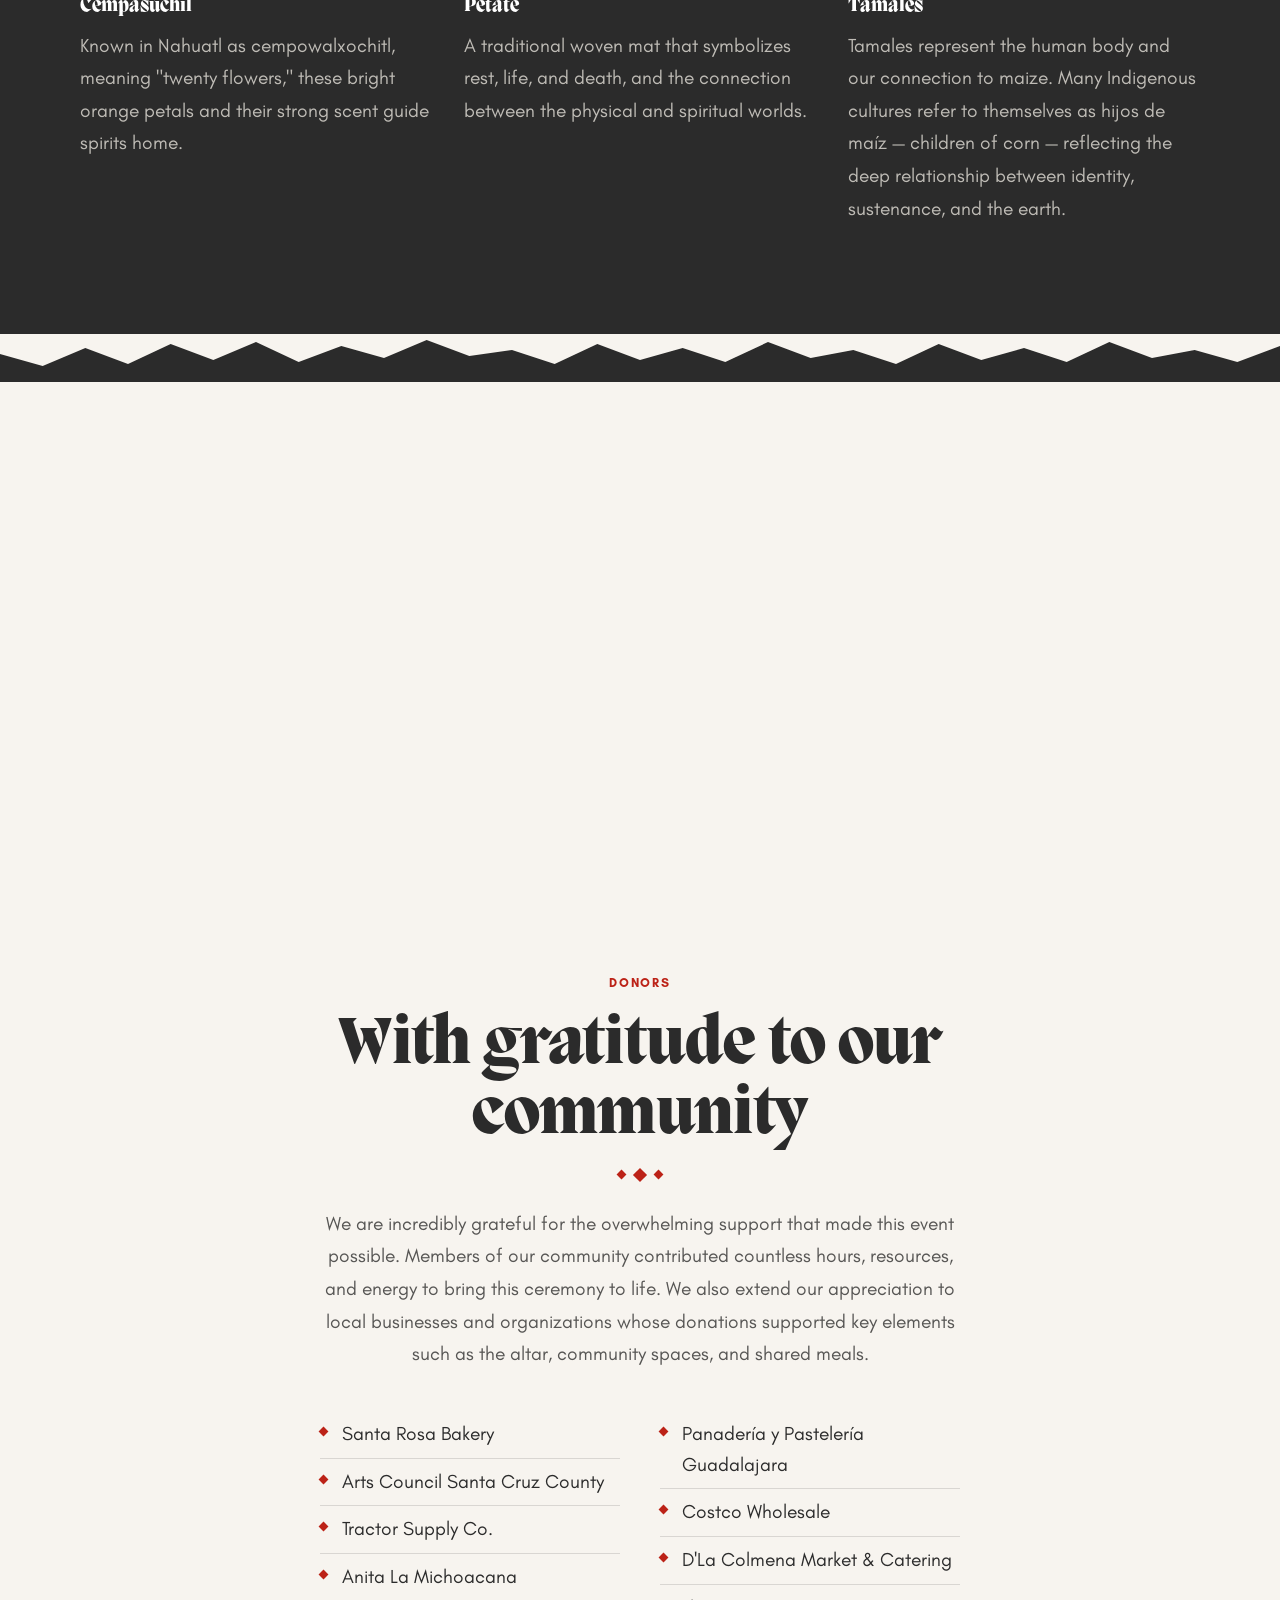
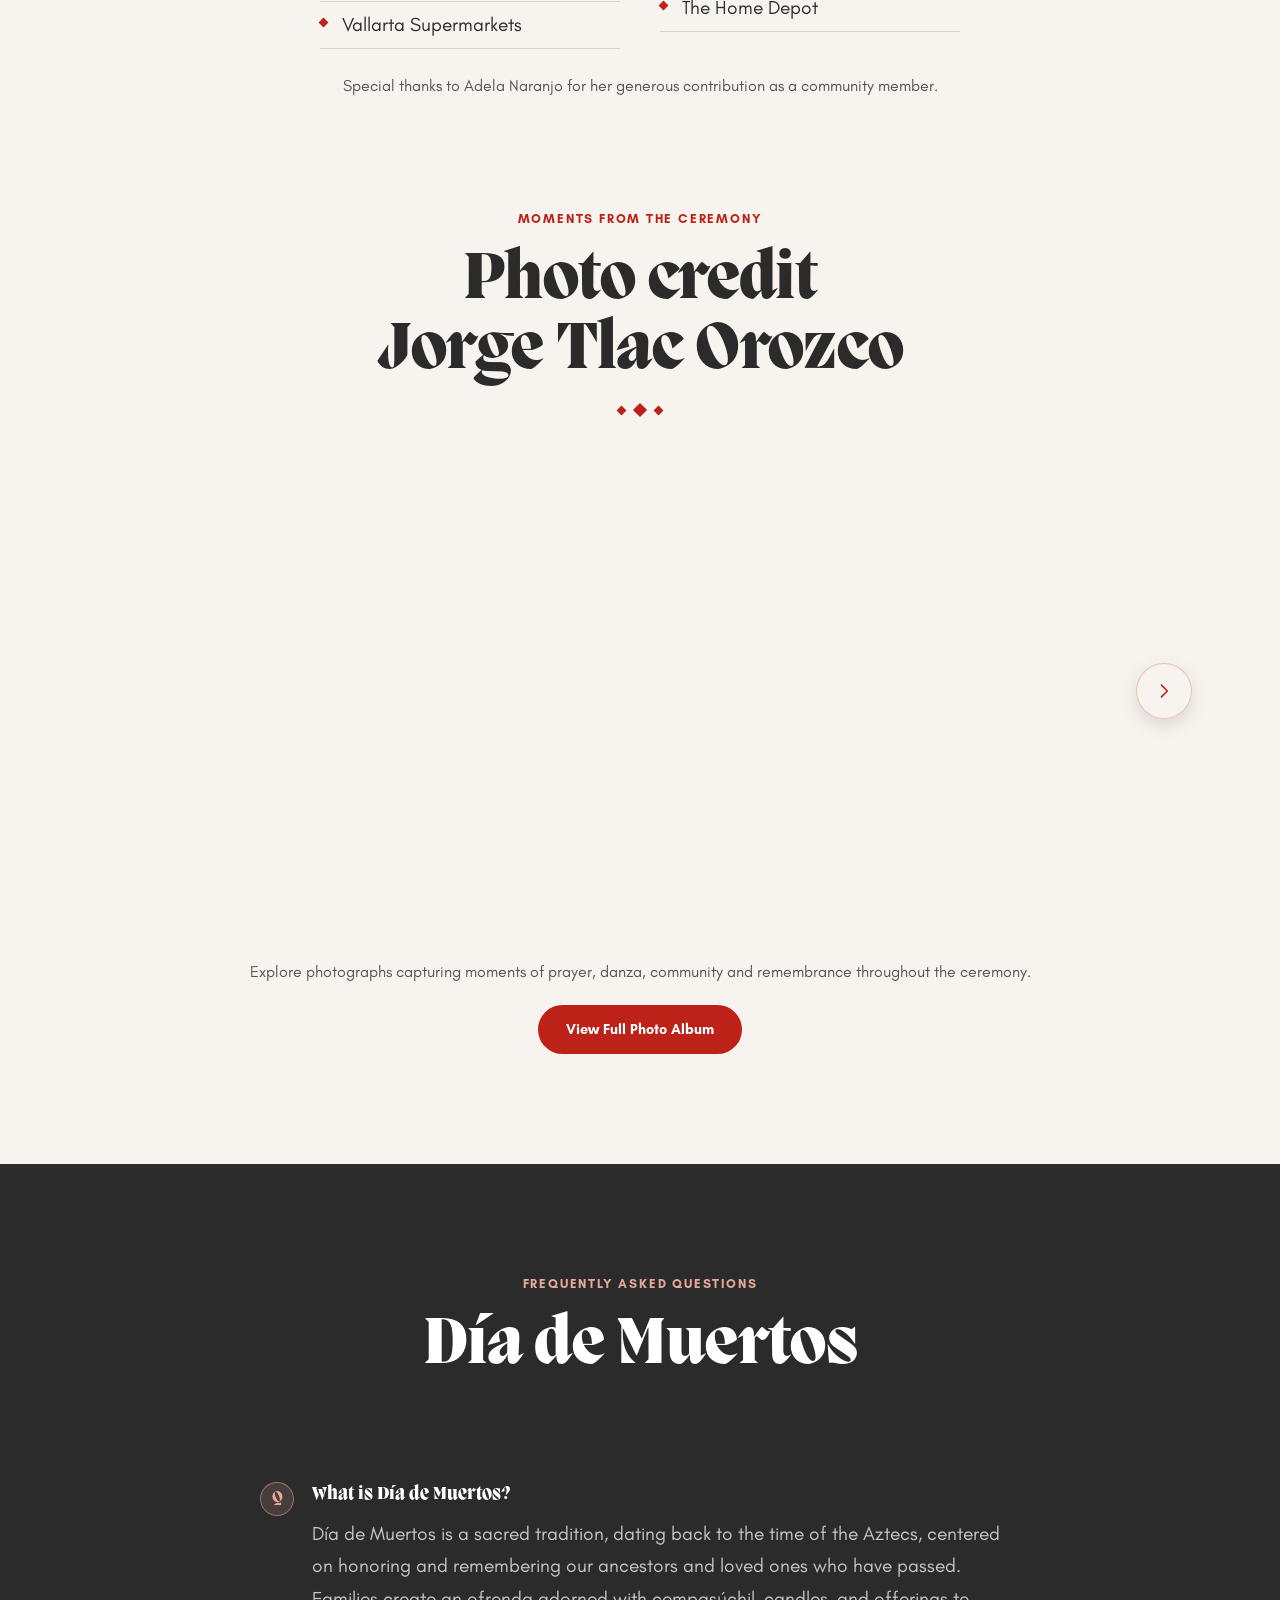
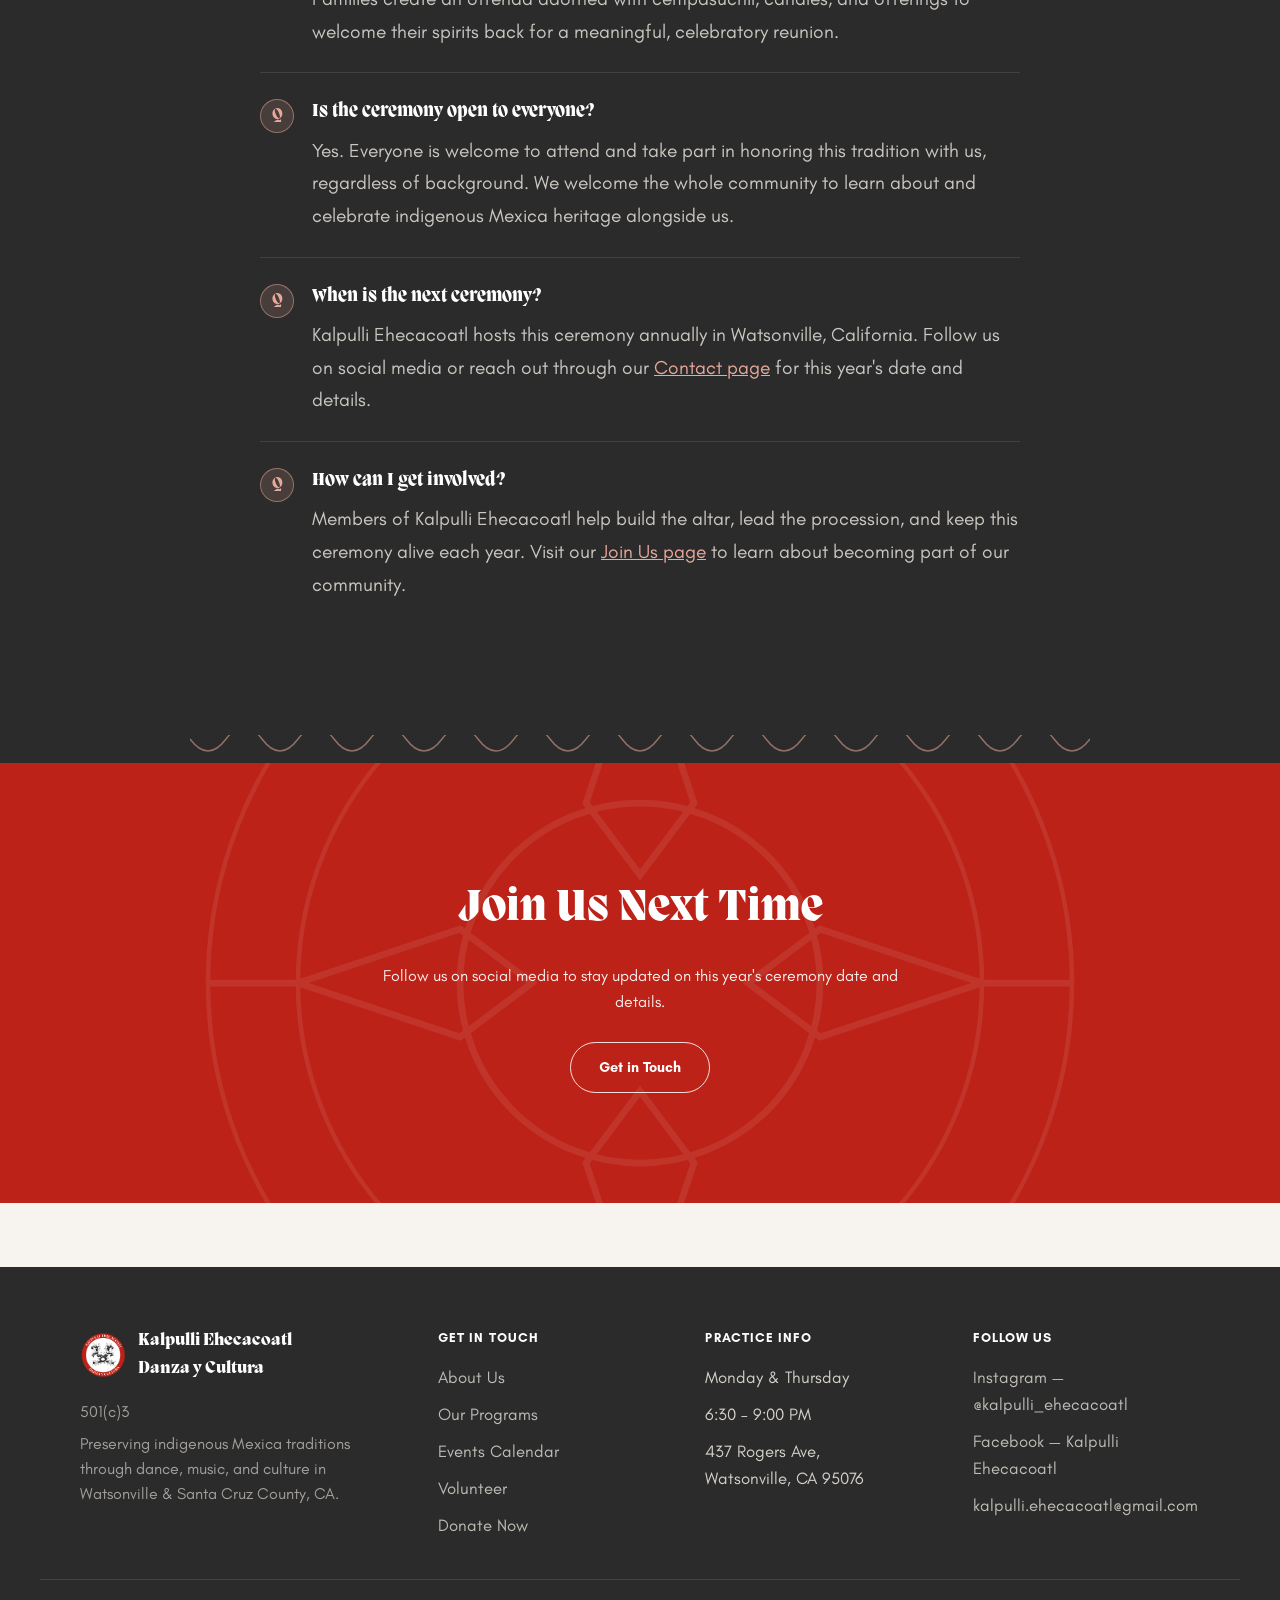
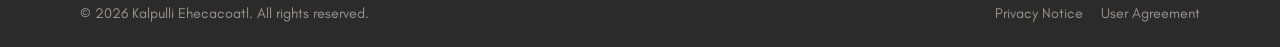
==== commit 069392e5: "Swap photo-break image to dia-de-muertos-12-v3" ====
--- a/dia-de-muertos.html
+++ b/dia-de-muertos.html
@@ -300,7 +300,7 @@
 <section data-seal-cream style="padding-top:56px;padding-bottom:0;">
   <div class="photo-break reveal reveal-up">
     <div style="border-radius:12px;overflow:hidden;">
-      <img src="assets/dia-de-muertos-12-v2.png" alt="Sahumadoras raise ceremonial vessels skyward during the Día de Muertos ceremony" style="width:100%;height:100%;object-fit:cover;display:block;" width="2054" height="1630" loading="lazy" decoding="async">
+      <img src="assets/dia-de-muertos-12-v3.png" alt="Sahumadoras raise ceremonial vessels skyward during the Día de Muertos ceremony" style="width:100%;height:100%;object-fit:cover;display:block;" loading="lazy" decoding="async">
     </div>
   </div>
 </section>
